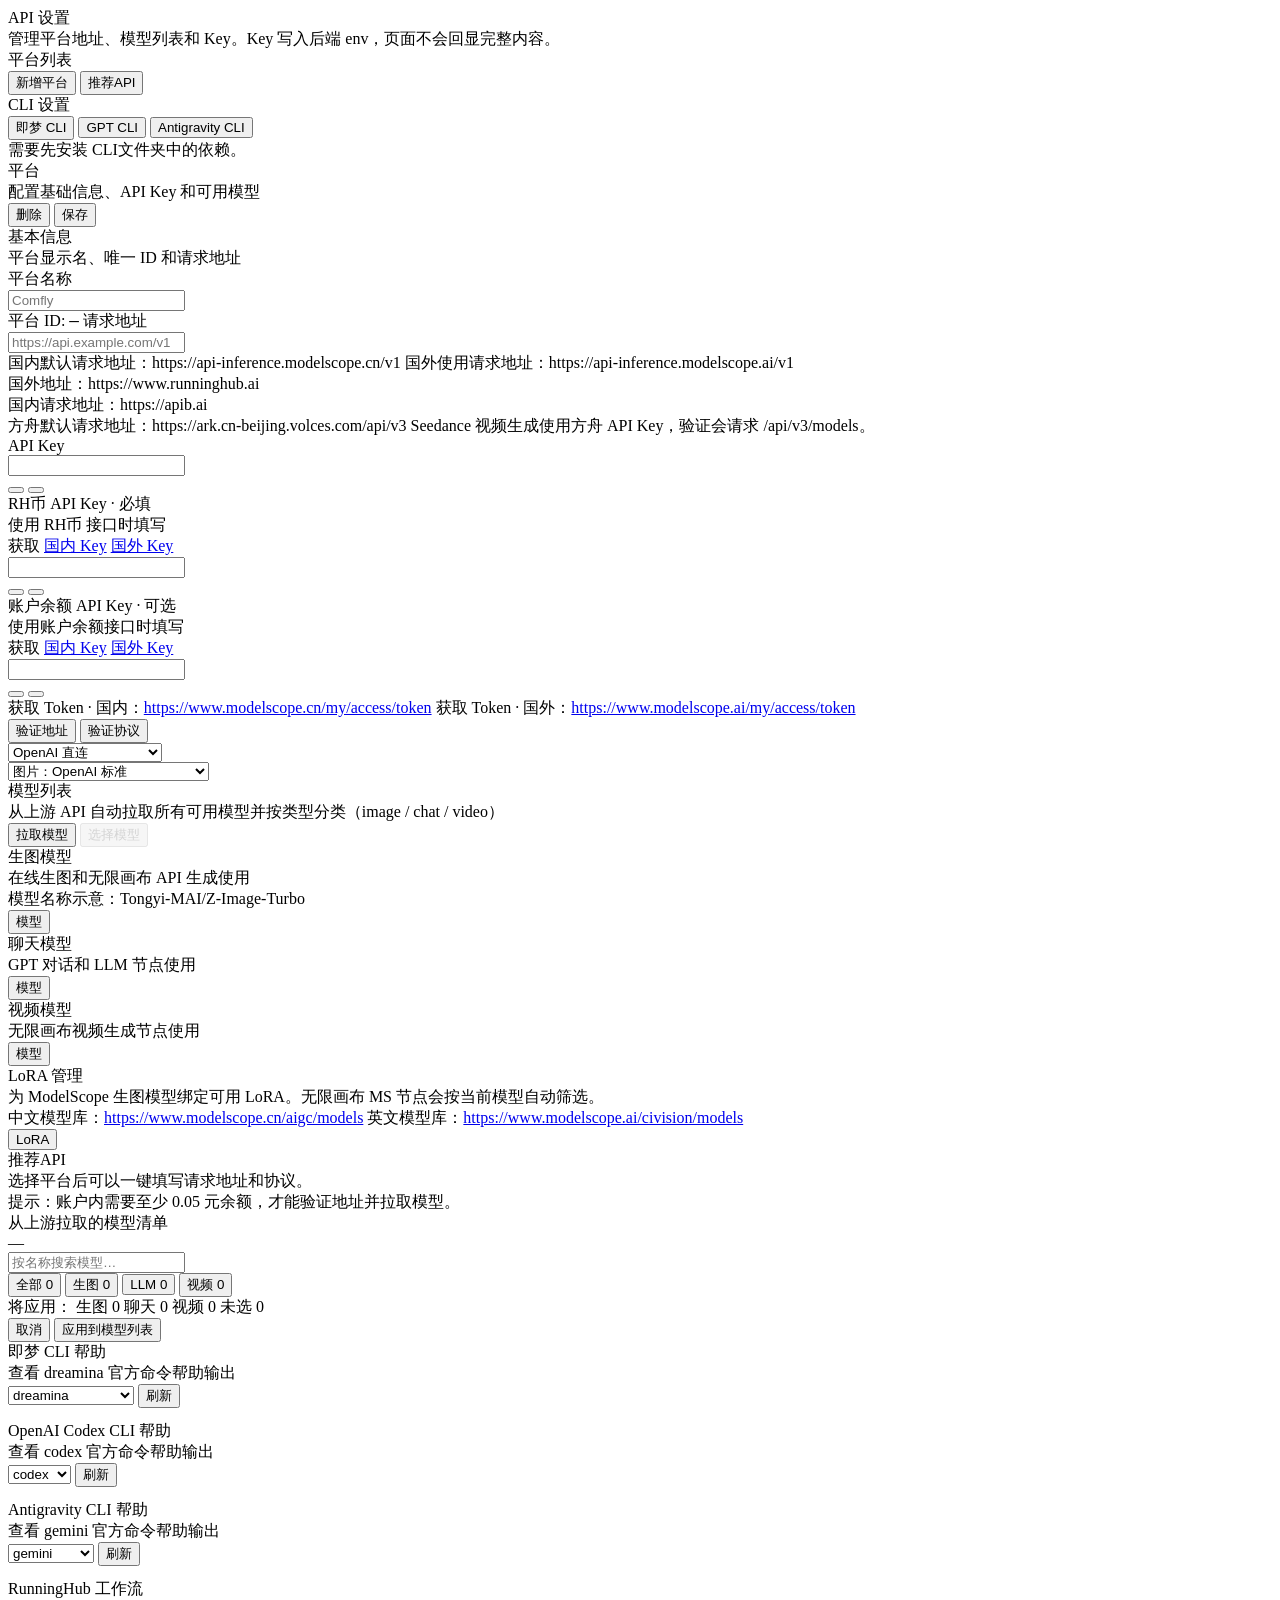
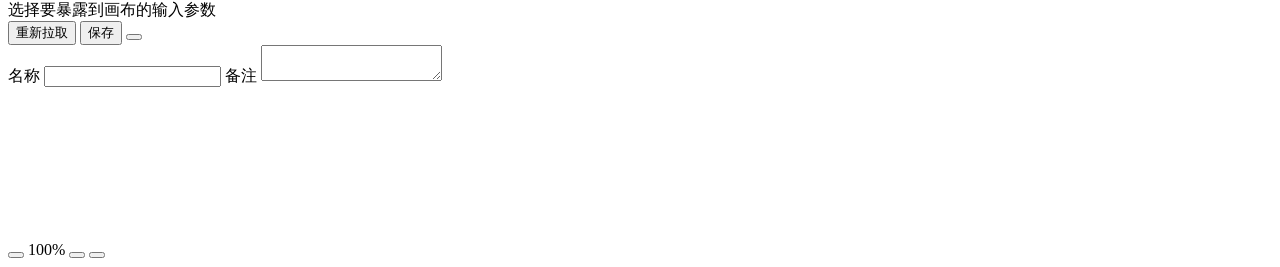
==== static/api-settings.html @ 7d07ae1e "fix: restore OpenAI and Antigravity image generation" ====
<!DOCTYPE html>
<html lang="zh-CN">
<head>
    <meta charset="UTF-8">
    <meta name="viewport" content="width=device-width, initial-scale=1.0">
    <title>API 设置</title>
    <script>
        (function(){
            try {
                document.documentElement.dataset.studioFitScale = 'off';
                var theme = localStorage.getItem('studio_theme') || localStorage.getItem('canvas_theme') || 'light';
                if(theme === 'dark') {
                    document.documentElement.classList.add('studio-theme-dark');
                    document.documentElement.classList.add('theme-dark');
                }
            } catch(e) {}
        })();
    </script>
    <script src="/static/vendor/js/tailwindcss-cdn.js?v=2026.08.04.1785858497"></script>
    <script src="/static/vendor/js/lucide.js?v=2026.08.04.1785858497"></script>
    <script src="/static/js/theme.js?v=2026.08.04.1785858497"></script>
    <script src="/static/js/i18n.js?v=2026.08.04.1785858497"></script>
    <link rel="stylesheet" href="/static/css/theme.css?v=2026.08.04.1785858497">
    <link rel="stylesheet" href="/static/css/api-settings.css?v=2026.08.04.1785858497">
</head>
<body>
    <div class="page">
        <div class="wrap">
            <header class="page-head">
                <div>
                    <div class="title" data-i18n="api.title">API 设置</div>
                    <div class="sub" data-i18n="api.subtitle">管理平台地址、模型列表和 Key。Key 写入后端 env，页面不会回显完整内容。</div>
                </div>
                <div id="status" class="status"></div>
            </header>

            <div class="layout">
                <aside class="sidebar">
                    <div class="side-section-title" data-i18n="api.providersTitle">平台列表</div>
                    <div id="providerList" class="provider-list"></div>
                    <button class="add-btn" type="button" onclick="addProvider()"><i data-lucide="plus" class="w-4 h-4"></i><span data-i18n="api.addProvider">新增平台</span></button>
                    <button class="api-link-btn" type="button" onclick="openRecommendApi()"><i data-lucide="sparkles" class="w-4 h-4"></i><span data-i18n="api.recommendApi">推荐API</span></button>
                    <div class="cli-quick-group">
                        <div class="side-section-title" data-i18n="api.cliSettings">CLI 设置</div>
                        <div class="cli-quick-list">
                            <button class="cli-quick-btn" type="button" onclick="addCliProvider('jimeng')"><i data-lucide="image" class="w-3.5 h-3.5"></i><span>即梦 CLI</span></button>
                            <button class="cli-quick-btn" type="button" onclick="addCliProvider('codex')"><i data-lucide="terminal" class="w-3.5 h-3.5"></i><span>GPT CLI</span></button>
                            <button class="cli-quick-btn" type="button" onclick="addCliProvider('gemini-cli')"><i data-lucide="sparkles" class="w-3.5 h-3.5"></i><span>Antigravity CLI</span></button>
                            <div class="cli-quick-note">需要先安装 CLI文件夹中的依赖。</div>
                        </div>
                    </div>
                </aside>

                <main id="settingsContent" class="content">
                    <div class="content-head">
                        <div>
                            <div id="editorTitle" class="editor-title" data-i18n="api.provider">平台</div>
                            <div class="editor-sub" data-i18n="api.editorSub">配置基础信息、API Key 和可用模型</div>
                        </div>
                        <div class="content-actions">
                            <button id="deleteBtn" class="action-btn danger-btn api-page-delete-btn" type="button" onclick="deleteProvider()"><i data-lucide="trash-2" class="w-3.5 h-3.5"></i><span data-i18n="api.delete">删除</span></button>
                            <button class="action-btn save-btn api-page-save-btn" type="button" onclick="saveProviders()"><i data-lucide="save" class="w-3.5 h-3.5"></i><span data-i18n="api.save">保存</span></button>
                        </div>
                    </div>

                    <section id="providerOnboardingCard" class="provider-onboarding-card" hidden></section>

                    <section class="block">
                        <div class="block-head">
                            <div>
                                <div class="block-title" data-i18n="api.basicInfo">基本信息</div>
                                <div class="block-desc" data-i18n="api.basicHint">平台显示名、唯一 ID 和请求地址</div>
                            </div>
                        </div>
                        <div class="form">
                            <label class="field full">
                                <span class="label" data-i18n="api.platformName">平台名称</span>
                                <div class="field-frame"><input id="nameInput" type="text" placeholder="Comfly"></div>
                                <span class="hint"><span data-i18n="api.platformIdShown">平台 ID</span>: <span id="idPreview" style="font-family:ui-monospace,Menlo,monospace;color:var(--text)">—</span></span>
                                <input id="idInput" type="hidden">
                            </label>
                            <label class="field full api-base-url-field">
                                <span class="label" data-i18n="api.baseUrl">请求地址</span>
                                <div class="field-frame"><input id="baseInput" type="text" placeholder="https://api.example.com/v1"></div>
                                <div class="ms-hint">
                                    <span class="ms-line"><span data-i18n="api.msChinaEndpoint">国内默认请求地址：</span><span class="inline-code">https://api-inference.modelscope.cn/v1</span></span>
                                    <span class="ms-line"><span data-i18n="api.msGlobalEndpoint">国外使用请求地址：</span><span class="inline-code">https://api-inference.modelscope.ai/v1</span></span>
                                </div>
                                <div class="runninghub-hint">
                                    <span class="ms-line">国外地址：<span class="inline-code">https://www.runninghub.ai</span></span>
                                </div>
                                <div class="apimart-hint">
                                    <span class="ms-line">国内请求地址：<span class="inline-code">https://apib.ai</span></span>
                                </div>
                                <div class="volcengine-hint">
                                    <span class="ms-line">方舟默认请求地址：<span class="inline-code">https://ark.cn-beijing.volces.com/api/v3</span></span>
                                    <span class="ms-line">Seedance 视频生成使用方舟 API Key，验证会请求 <span class="inline-code">/api/v3/models</span>。</span>
                                </div>
                            </label>
                            <label class="field full api-key-field">
                                <span class="label api-key-label">API Key</span>
                                <div class="key-panel api-standard-key-row">
                                    <div class="key-input-line">
                                        <div class="field-frame"><input id="keyInput" type="password"></div>
                                        <div class="key-actions">
                                            <button class="key-btn" type="button" onclick="saveKeyOnly()" title="保存 Key" data-i18n-title="api.saveKeyTitle"><i data-lucide="check" class="w-4 h-4"></i></button>
                                            <button class="key-btn key-clear" type="button" onclick="clearKeyOnly()" title="清除 Key" data-i18n-title="api.clearKeyTitle"><i data-lucide="trash-2" class="w-4 h-4"></i></button>
                                        </div>
                                    </div>
                                </div>
                                <span id="keyHint" class="hint"></span>
                                <div class="rh-key-stack">
                                    <div class="rh-key-item">
                                        <div class="rh-key-head">
                                            <div>
                                                <div class="rh-key-title" data-i18n="api.rhCoinApiKeyRequired">RH币 API Key · 必填</div>
                                                <div class="rh-key-desc" data-i18n="api.rhCoinKeyDesc">使用 RH币 接口时填写</div>
                                            </div>
                                            <div class="rh-key-links">
                                                <span data-i18n="api.get">获取</span>
                                                <a href="https://www.runninghub.cn/enterprise-api/consumerApi?inviteCode=rh-v1331" target="_blank" rel="noopener"><i data-lucide="external-link" class="w-3 h-3"></i><span data-i18n="api.cnKey">国内 Key</span></a>
                                                <a href="https://www.runninghub.ai/enterprise-api/consumerApi?inviteCode=rh-v1331" target="_blank" rel="noopener"><i data-lucide="external-link" class="w-3 h-3"></i><span data-i18n="api.globalKey">国外 Key</span></a>
                                            </div>
                                        </div>
                                        <div class="key-input-line">
                                            <div class="field-frame"><input id="rhFreeKeyInput" type="password"></div>
                                            <div class="key-actions">
                                                <button class="key-btn" type="button" onclick="saveRhKeyOnly('free')" title="保存 RH币 Key" data-i18n-title="api.saveRhCoinKeyTitle"><i data-lucide="check" class="w-4 h-4"></i></button>
                                                <button class="key-btn key-clear" type="button" onclick="clearRhKeyOnly('free')" title="清除 RH币 Key" data-i18n-title="api.clearRhCoinKeyTitle"><i data-lucide="trash-2" class="w-4 h-4"></i></button>
                                            </div>
                                        </div>
                                        <span id="rhFreeKeyHint" class="hint"></span>
                                    </div>
                                    <div class="rh-key-item">
                                        <div class="rh-key-head">
                                            <div>
                                                <div class="rh-key-title" data-i18n="api.rhWalletApiKeyOptional">账户余额 API Key · 可选</div>
                                                <div class="rh-key-desc" data-i18n="api.rhWalletKeyDesc">使用账户余额接口时填写</div>
                                            </div>
                                            <div class="rh-key-links">
                                                <span data-i18n="api.get">获取</span>
                                                <a href="https://www.runninghub.cn/enterprise-api/sharedApi?inviteCode=rh-v1331" target="_blank" rel="noopener"><i data-lucide="external-link" class="w-3 h-3"></i><span data-i18n="api.cnKey">国内 Key</span></a>
                                                <a href="https://www.runninghub.ai/enterprise-api/sharedApi?inviteCode=rh-v1331" target="_blank" rel="noopener"><i data-lucide="external-link" class="w-3 h-3"></i><span data-i18n="api.globalKey">国外 Key</span></a>
                                            </div>
                                        </div>
                                        <div class="key-input-line">
                                            <div class="field-frame"><input id="rhWalletKeyInput" type="password"></div>
                                            <div class="key-actions">
                                                <button class="key-btn" type="button" onclick="saveRhKeyOnly('wallet')" title="保存账户余额 Key" data-i18n-title="api.saveRhWalletKeyTitle"><i data-lucide="check" class="w-4 h-4"></i></button>
                                                <button class="key-btn key-clear" type="button" onclick="clearRhKeyOnly('wallet')" title="清除账户余额 Key" data-i18n-title="api.clearRhWalletKeyTitle"><i data-lucide="trash-2" class="w-4 h-4"></i></button>
                                            </div>
                                        </div>
                                        <span id="rhWalletKeyHint" class="hint"></span>
                                    </div>
                                </div>
                                <div class="volcengine-key-stack" hidden>
                                    <div class="rh-key-item">
                                        <div class="rh-key-head">
                                            <div>
                                                <div class="rh-key-title" data-i18n="api.volcengineArkKey">方舟 API Key · 生成视频</div>
                                                <div class="rh-key-desc" data-i18n="api.volcengineArkKeyDesc">用于 Seedance 2.0 生成接口，Authorization: Bearer。</div>
                                            </div>
                                        </div>
                                        <span id="volcArkKeyHint" class="hint"></span>
                                    </div>
                                    <div class="rh-key-item">
                                        <div class="rh-key-head">
                                            <div>
                                                <div class="rh-key-title" data-i18n="api.volcengineAssetKeys">素材库 AK/SK · 上传素材</div>
                                                <div class="rh-key-desc" data-i18n="api.volcengineAssetKeysDesc">用于 CreateAssetGroup / CreateAsset / GetAsset 的 Access Key 鉴权。</div>
                                            </div>
                                        </div>
                                        <div class="key-input-line">
                                            <div class="field-frame"><input id="volcAkInput" type="password" placeholder="Access Key ID"></div>
                                        </div>
                                        <div class="key-input-line">
                                            <div class="field-frame"><input id="volcSkInput" type="password" placeholder="Secret Access Key"></div>
                                            <div class="key-actions">
                                                <button class="key-btn" type="button" onclick="saveVolcengineAssetKeys()" title="保存火山素材库 AK/SK"><i data-lucide="check" class="w-4 h-4"></i></button>
                                                <button class="key-btn key-clear" type="button" onclick="clearVolcengineAssetKeys()" title="清除火山素材库 AK/SK"><i data-lucide="trash-2" class="w-4 h-4"></i></button>
                                            </div>
                                        </div>
                                        <span id="volcAssetKeyHint" class="hint"></span>
                                    </div>
                                    <div class="rh-key-item volcengine-project-card">
                                        <div class="rh-key-head">
                                            <div>
                                                <div class="rh-key-title" data-i18n="api.volcengineProject">素材库项目</div>
                                                <div class="rh-key-desc" data-i18n="api.volcengineProjectDesc">ProjectName 必须和视频生成 API Key 所属项目一致。</div>
                                            </div>
                                        </div>
                                        <div class="volcengine-project-grid">
                                            <div class="rh-card-title-field">
                                                <span>ProjectName</span>
                                                <input id="volcProjectInput" type="text" value="default">
                                            </div>
                                            <div class="rh-card-title-field">
                                                <span>Region</span>
                                                <input id="volcRegionInput" type="text" value="cn-beijing">
                                            </div>
                                        </div>
                                    </div>
                                </div>
                                <div class="ms-hint">
                                    <span class="ms-line"><span data-i18n="api.msTokenCn">获取 Token · 国内：</span><a href="https://www.modelscope.cn/my/access/token" target="_blank">https://www.modelscope.cn/my/access/token</a></span>
                                    <span class="ms-line"><span data-i18n="api.msTokenGlobal">获取 Token · 国外：</span><a href="https://www.modelscope.ai/my/access/token" target="_blank">https://www.modelscope.ai/my/access/token</a></span>
                                </div>
                                <div class="runninghub-hint">
                                </div>
                            </label>
                            <div id="jimengCliPanel" class="jimeng-cli-panel" hidden>
                                <div class="jimeng-cli-head">
                                    <div>
                                        <div class="rh-key-title">即梦 CLI 账户</div>
                                        <div class="rh-key-desc">使用本机 dreamina 登录态，无需 API Key。</div>
                                    </div>
                                    <div id="jimengCliStatus" class="jimeng-status-pill">未检测</div>
                                </div>
                                <div class="jimeng-actions">
                                    <button class="action-btn primary-btn" type="button" onclick="startJimengLogin()"><i data-lucide="qr-code" class="w-3.5 h-3.5"></i><span>扫码登录</span></button>
                                    <button class="action-btn" type="button" onclick="refreshJimengCredit()"><i data-lucide="wallet-cards" class="w-3.5 h-3.5"></i><span>查询积分</span></button>
                                    <button class="action-btn" type="button" onclick="openJimengHelp()"><i data-lucide="terminal" class="w-3.5 h-3.5"></i><span>帮助</span></button>
                                    <button class="action-btn danger-btn" type="button" onclick="logoutJimeng()"><i data-lucide="log-out" class="w-3.5 h-3.5"></i><span>退出登录</span></button>
                                </div>
                                <div id="jimengCredit" class="jimeng-credit"></div>
                                <div id="jimengLoginBox" class="jimeng-output" hidden></div>
                            </div>
                            <div id="codexCliPanel" class="jimeng-cli-panel" hidden>
                                <div class="jimeng-cli-head">
                                    <div>
                                        <div class="rh-key-title">OpenAI CLI 账户</div>
                                        <div class="rh-key-desc">使用本机 codex 登录态，无需在本项目保存 API Key。</div>
                                    </div>
                                    <div id="codexCliStatus" class="jimeng-status-pill">未检测</div>
                                </div>
                                <div class="jimeng-actions">
                                    <button class="action-btn primary-btn" type="button" onclick="refreshCodexStatus()"><i data-lucide="radar" class="w-3.5 h-3.5"></i><span>检测 CLI</span></button>
                                    <button class="action-btn" type="button" onclick="openCodexHelp()"><i data-lucide="terminal" class="w-3.5 h-3.5"></i><span>帮助</span></button>
                                </div>
                                <div id="codexCliInfo" class="jimeng-credit"></div>
                            </div>
                            <div id="geminiCliPanel" class="jimeng-cli-panel" hidden>
                                <div class="jimeng-cli-head">
                                    <div>
                                        <div class="rh-key-title">Antigravity CLI 账户</div>
                                        <div class="rh-key-desc">使用本机 agy 登录态，无需在本项目保存 API Key。</div>
                                        <div class="jimeng-credit">需要先安装 CLI 文件夹中的依赖。</div>
                                    </div>
                                    <div id="geminiCliStatus" class="jimeng-status-pill">未检测</div>
                                </div>
                                <div class="jimeng-actions">
                                    <button class="action-btn primary-btn" type="button" onclick="refreshGeminiCliStatus()"><i data-lucide="radar" class="w-3.5 h-3.5"></i><span>检测 CLI</span></button>
                                    <button class="action-btn" type="button" onclick="openGeminiCliHelp()"><i data-lucide="terminal" class="w-3.5 h-3.5"></i><span>帮助</span></button>
                                </div>
                                <div id="geminiCliInfo" class="jimeng-credit"></div>
                            </div>
                            <!-- 验证操作行 -->
                            <div class="verify-action-row">
                                <button id="testUrlBtn" class="action-btn" type="button" onclick="testConnection()">
                                    <i data-lucide="check-circle-2" class="w-3.5 h-3.5"></i><span data-i18n="api.testUrl">验证地址</span>
                                </button>
                                <button id="probeAsyncBtn" class="action-btn" type="button" onclick="probeAsync()">
                                    <i data-lucide="radar" class="w-3.5 h-3.5"></i><span>验证协议</span>
                                </button>
                                <div class="field-frame protocol-selector-wrap">
                                    <select id="protocolInput">
                                        <option value="openai" data-i18n="api.protocolOpenAI">OpenAI 直连</option>
                                        <option value="apimart" data-i18n="api.protocolApimart">异步协议</option>
                                        <option value="gemini" data-i18n="api.protocolGemini">Gemini 协议</option>
                                        <option value="volcengine">方舟/Ark 任务协议</option>
                                        <option value="runninghub">RunningHub OpenAPI</option>
                                        <option value="jimeng">即梦 CLI</option>
                                        <option value="codex">OpenAI Codex CLI</option>
                                        <option value="gemini-cli">Antigravity CLI</option>
                                    </select>
                                </div>
                                <div class="field-frame image-request-mode-wrap">
                                    <select id="imageRequestModeInput" title="图片接口">
                                        <option value="openai">图片：OpenAI 标准</option>
                                        <option value="openai-json">图片：OpenAI JSON</option>
                                        <option value="openai-video-proxy">图片：OpenAI 中转</option>
                                        <option value="openai-responses">图片：OpenAI RS</option>
                                        <option value="tudou-async">图片：土豆 GPT-Image-2 异步</option>
                                    </select>
                                </div>
                            </div>
                            <div id="verifyResult" style="display:none;padding:2px 0;grid-column:1/-1"></div>
                        </div>
                    </section>

                    <section id="runninghubConfigBlock" class="block runninghub-config-block" hidden>
                        <div class="block-head">
                            <div>
                                <div class="block-title">应用与工作流</div>
                                <div class="block-desc">粘贴运行路径后，点击右侧创建卡片。</div>
                            </div>
                        </div>
                        <div class="rh-paste-row">
                            <input id="rhPasteInput" class="rh-paste-input" type="text" placeholder="/run/ai-app/... 或 /run/workflow/...">
                            <button class="action-btn" type="button" onclick="createRhEntryFromPaste()"><i data-lucide="plus" class="w-3.5 h-3.5"></i><span>创建</span></button>
                        </div>
                        <div class="rh-card-columns">
                            <div class="rh-card-group">
                                <div class="rh-group-head">
                                    <div class="rh-group-title">AI 应用</div>
                                    <div id="rhAppsCount" class="rh-group-count">0</div>
                                </div>
                                <div id="rhAppsList" class="rh-card-list"></div>
                            </div>
                            <div class="rh-card-group">
                                <div class="rh-group-head">
                                    <div class="rh-group-title">工作流</div>
                                    <div id="rhWorkflowsCount" class="rh-group-count">0</div>
                                </div>
                                <div id="rhWorkflowsList" class="rh-card-list"></div>
                            </div>
                        </div>
                    </section>

                    <div id="modelsHead" class="block models-toolbar">
                        <div>
                            <div class="block-title" data-i18n="api.modelsTitle">模型列表</div>
                            <div class="block-desc" data-i18n="api.modelsDesc">从上游 API 自动拉取所有可用模型并按类型分类（image / chat / video）</div>
                        </div>
                        <div class="models-toolbar-actions">
                            <button id="fetchModelsBtn" class="action-btn primary-btn" type="button" onclick="fetchModels()">
                                <i data-lucide="download-cloud" class="w-3.5 h-3.5"></i><span data-i18n="api.fetchModels">拉取模型</span>
                            </button>
                            <button id="openPickerBtn" class="action-btn" type="button" onclick="openModelPicker()" disabled style="opacity:.5">
                                <i data-lucide="list-checks" class="w-3.5 h-3.5"></i><span data-i18n="api.selectModels">选择模型</span>
                            </button>
                        </div>
                    </div>
                    <div class="model-grid">
                        <section class="block">
                            <div class="block-head">
                                <div>
                                    <div class="block-title" data-i18n="api.imageModels">生图模型</div>
                                    <div class="block-desc" data-i18n="api.imageHint">在线生图和无限画布 API 生成使用</div>
                                    <div class="ms-hint">
                                        <span class="ms-line"><span data-i18n="api.msModelExample">模型名称示意：</span><span class="inline-code">Tongyi-MAI/Z-Image-Turbo</span></span>
                                    </div>
                                </div>
                                <button class="ghost-btn" type="button" onclick="addModel('image')"><i data-lucide="plus" class="w-3.5 h-3.5"></i><span data-i18n="api.model">模型</span></button>
                            </div>
                            <div id="imageModelList" class="model-list"></div>
                        </section>

                        <section class="block">
                            <div class="block-head">
                                <div>
                                    <div class="block-title" data-i18n="api.chatModels">聊天模型</div>
                                    <div class="block-desc" data-i18n="api.chatHint">GPT 对话和 LLM 节点使用</div>
                                </div>
                                <button class="ghost-btn" type="button" onclick="addModel('chat')"><i data-lucide="plus" class="w-3.5 h-3.5"></i><span data-i18n="api.model">模型</span></button>
                        </div>
                        <div id="chatModelList" class="model-list"></div>
                    </section>

                        <section class="block">
                            <div class="block-head">
                                <div>
                                    <div class="block-title" data-i18n="api.videoModels">视频模型</div>
                                    <div class="block-desc" data-i18n="api.videoHint">无限画布视频生成节点使用</div>
                                </div>
                                <button class="ghost-btn" type="button" onclick="addModel('video')"><i data-lucide="plus" class="w-3.5 h-3.5"></i><span data-i18n="api.model">模型</span></button>
                            </div>
                            <div id="videoModelList" class="model-list"></div>
                        </section>

                        <section id="msLoraBlock" class="block ms-lora-block">
                            <div class="block-head">
                                <div>
                                    <div class="block-title" data-i18n="api.loraManager">LoRA 管理</div>
                                    <div class="block-desc" data-i18n="api.loraManagerDesc">为 ModelScope 生图模型绑定可用 LoRA。无限画布 MS 节点会按当前模型自动筛选。</div>
                                    <div class="ms-hint">
                                        <span class="ms-line"><span data-i18n="api.msCnModels">中文模型库：</span><a href="https://www.modelscope.cn/aigc/models" target="_blank">https://www.modelscope.cn/aigc/models</a></span>
                                        <span class="ms-line"><span data-i18n="api.msEnModels">英文模型库：</span><a href="https://www.modelscope.ai/civision/models" target="_blank">https://www.modelscope.ai/civision/models</a></span>
                                    </div>
                                </div>
                                <button class="ghost-btn" type="button" onclick="addMsLora()"><i data-lucide="plus" class="w-3.5 h-3.5"></i><span>LoRA</span></button>
                            </div>
                            <div id="msLoraList" class="lora-list"></div>
                        </section>
                </div>
            </main>
                <main id="recommendContent" class="content recommend-content" hidden>
                    <div class="content-head">
                        <div>
                            <div class="editor-title" data-i18n="api.recommendPanelTitle">推荐平台</div>
                            <div class="editor-sub" data-i18n="api.recommendPanelSub">获取 Key 后保存，右侧会切换到刚保存的平台配置。</div>
                        </div>
                    </div>
                    <section id="recommendPanel" class="provider-onboarding-card recommend-inline-card"></section>
                </main>
        </div>
        </div>
    </div>

    <!-- 模型选择浮层 -->
    <div id="recommendApiOverlay" class="picker-overlay">
        <div class="picker-modal">
            <div class="picker-head">
                <div>
                    <div class="picker-title" data-i18n="api.recommendApi">推荐API</div>
                    <div class="picker-count" data-i18n="api.recommendApiDesc">选择平台后可以一键填写请求地址和协议。</div>
                </div>
                <div class="picker-close" onclick="closeRecommendApi()"><i data-lucide="x" class="w-4 h-4"></i></div>
            </div>
            <div id="recommendApiList" class="recommend-api-body"></div>
            <div class="recommend-note" data-i18n="api.recommendApiNote">提示：账户内需要至少 0.05 元余额，才能验证地址并拉取模型。</div>
        </div>
    </div>

    <div id="modelPickerOverlay" class="picker-overlay">
        <div class="picker-modal">
            <div class="picker-head">
                <div>
                    <div class="picker-title">从上游拉取的模型清单</div>
                    <div id="pickerCount" class="picker-count">—</div>
                </div>
                <div class="picker-close" onclick="closeModelPicker()"><i data-lucide="x" class="w-4 h-4"></i></div>
            </div>
            <div class="picker-toolbar">
                <input id="pickerFilter" class="picker-search" type="text" placeholder="按名称搜索模型…" oninput="renderModelPicker()">
                <div class="picker-cat-tabs">
                    <button class="picker-cat-tab active" data-cat="all" onclick="selectPickerCat('all')">全部 <span class="cat-count">0</span></button>
                    <button class="picker-cat-tab" data-cat="image" onclick="selectPickerCat('image')">生图 <span class="cat-count">0</span></button>
                    <button class="picker-cat-tab" data-cat="chat" onclick="selectPickerCat('chat')">LLM <span class="cat-count">0</span></button>
                    <button class="picker-cat-tab" data-cat="video" onclick="selectPickerCat('video')">视频 <span class="cat-count">0</span></button>
                </div>
            </div>
            <div id="pickerList" class="picker-body"></div>
            <div id="pickerSummary" class="picker-summary">
                <span class="picker-summary-title">将应用：</span>
                <span id="sumImage" class="picker-sum-chip picker-sum-chip-empty">生图 0</span>
                <span id="sumChat" class="picker-sum-chip picker-sum-chip-empty">聊天 0</span>
                <span id="sumVideo" class="picker-sum-chip picker-sum-chip-empty">视频 0</span>
                <span id="sumUnsel" style="margin-left:auto;color:var(--faint)">未选 0</span>
            </div>
            <div class="picker-foot">
                <button class="action-btn" type="button" onclick="closeModelPicker()">取消</button>
                <button class="action-btn save-btn" type="button" onclick="applyModelPicker()">应用到模型列表</button>
            </div>
        </div>
    </div>

    <div id="jimengHelpOverlay" class="picker-overlay">
        <div class="picker-modal jimeng-help-modal">
            <div class="picker-head">
                <div>
                    <div class="picker-title">即梦 CLI 帮助</div>
                    <div class="picker-count">查看 dreamina 官方命令帮助输出</div>
                </div>
                <div class="picker-close" onclick="closeJimengHelp()"><i data-lucide="x" class="w-4 h-4"></i></div>
            </div>
            <div class="jimeng-help-toolbar">
                <select id="jimengHelpCommand">
                    <option value="">dreamina</option>
                    <option value="login">login</option>
                    <option value="logout">logout</option>
                    <option value="user_credit">user_credit</option>
                    <option value="text2image">text2image</option>
                    <option value="image2image">image2image</option>
                    <option value="image_upscale">image_upscale</option>
                    <option value="text2video">text2video</option>
                    <option value="image2video">image2video</option>
                    <option value="multimodal2video">multimodal2video</option>
                    <option value="frames2video">frames2video</option>
                    <option value="multiframe2video">multiframe2video</option>
                    <option value="list_task">list_task</option>
                    <option value="query_result">query_result</option>
                </select>
                <button class="action-btn primary-btn" type="button" onclick="loadJimengHelp()"><i data-lucide="refresh-cw" class="w-3.5 h-3.5"></i><span>刷新</span></button>
            </div>
            <pre id="jimengHelpOutput" class="jimeng-help-output"></pre>
        </div>
    </div>

    <div id="codexHelpOverlay" class="picker-overlay">
        <div class="picker-modal jimeng-help-modal">
            <div class="picker-head">
                <div>
                    <div class="picker-title">OpenAI Codex CLI 帮助</div>
                    <div class="picker-count">查看 codex 官方命令帮助输出</div>
                </div>
                <div class="picker-close" onclick="closeCodexHelp()"><i data-lucide="x" class="w-4 h-4"></i></div>
            </div>
            <div class="jimeng-help-toolbar">
                <select id="codexHelpCommand">
                    <option value="">codex</option>
                    <option value="exec">exec</option>
                    <option value="login">login</option>
                    <option value="logout">logout</option>
                    <option value="doctor">doctor</option>
                    <option value="mcp">mcp</option>
                    <option value="app">app</option>
                    <option value="update">update</option>
                </select>
                <button class="action-btn primary-btn" type="button" onclick="loadCodexHelp()"><i data-lucide="refresh-cw" class="w-3.5 h-3.5"></i><span>刷新</span></button>
            </div>
            <pre id="codexHelpOutput" class="jimeng-help-output"></pre>
        </div>
    </div>

    <div id="geminiCliHelpOverlay" class="picker-overlay">
        <div class="picker-modal jimeng-help-modal">
            <div class="picker-head">
                <div>
                    <div class="picker-title">Antigravity CLI 帮助</div>
                    <div class="picker-count">查看 gemini 官方命令帮助输出</div>
                </div>
                <div class="picker-close" onclick="closeGeminiCliHelp()"><i data-lucide="x" class="w-4 h-4"></i></div>
            </div>
            <div class="jimeng-help-toolbar">
                <select id="geminiCliHelpCommand">
                    <option value="">gemini</option>
                    <option value="help">help</option>
                    <option value="mcp">mcp</option>
                    <option value="extensions">extensions</option>
                </select>
                <button class="action-btn primary-btn" type="button" onclick="loadGeminiCliHelp()"><i data-lucide="refresh-cw" class="w-3.5 h-3.5"></i><span>刷新</span></button>
            </div>
            <pre id="geminiCliHelpOutput" class="jimeng-help-output"></pre>
        </div>
    </div>

    <div id="rhWorkflowEditorOverlay" class="rh-workflow-editor-overlay">
        <div class="rh-workflow-editor-modal">
            <div class="rh-workflow-editor-head">
                <div class="rh-workflow-editor-title-wrap">
                    <div id="rhWorkflowEditorTitle" class="rh-workflow-editor-title">RunningHub 工作流</div>
                    <div id="rhWorkflowEditorSub" class="rh-workflow-editor-sub">选择要暴露到画布的输入参数</div>
                </div>
                <div class="rh-workflow-editor-actions">
                    <button class="action-btn" type="button" onclick="fetchRhWorkflowEditor(true)"><i data-lucide="refresh-cw" class="w-3.5 h-3.5"></i><span>重新拉取</span></button>
                    <button id="rhWorkflowSaveBtn" class="action-btn save-btn" type="button" onclick="saveRhWorkflowEditor()"><i data-lucide="save" class="w-3.5 h-3.5"></i><span>保存</span></button>
                    <button class="rh-workflow-editor-close" type="button" onclick="closeRhWorkflowEditor()"><i data-lucide="x" class="w-4 h-4"></i></button>
                </div>
            </div>
            <div class="rh-workflow-editor-body">
                <aside class="rh-workflow-editor-side">
                    <label class="rh-editor-field">
                        <span>名称</span>
                        <input id="rhWorkflowEditName" type="text" oninput="updateRhWorkflowEditorMeta('title', this.value)">
                    </label>
                    <label class="rh-editor-field">
                        <span>备注</span>
                        <textarea id="rhWorkflowEditNote" oninput="updateRhWorkflowEditorMeta('description', this.value)"></textarea>
                    </label>
                    <div id="rhWorkflowEditorSummary" class="rh-editor-summary"></div>
                    <div id="rhWorkflowEditorNodeList" class="rh-editor-node-list"></div>
                </aside>
                <section class="rh-workflow-editor-canvas">
                    <div id="rhWorkflowEditorGraphWrap" class="rh-editor-graph-wrap">
                        <svg id="rhWorkflowEditorGraphSvg" class="rh-editor-graph-svg"></svg>
                        <div class="rh-editor-graph-controls">
                            <button type="button" onclick="rhEditorGraphZoom(-1)" title="缩小"><i data-lucide="zoom-out" class="w-4 h-4"></i></button>
                            <span id="rhWorkflowEditorZoom">100%</span>
                            <button type="button" onclick="rhEditorGraphZoom(1)" title="放大"><i data-lucide="zoom-in" class="w-4 h-4"></i></button>
                            <button type="button" onclick="rhEditorGraphFit()" title="适应窗口"><i data-lucide="maximize" class="w-4 h-4"></i></button>
                        </div>
                    </div>
                </section>
            </div>
        </div>
    </div>

    <script src="/static/js/api-settings.js?v=2026.08.04.1785858497"></script>
</body>
</html>
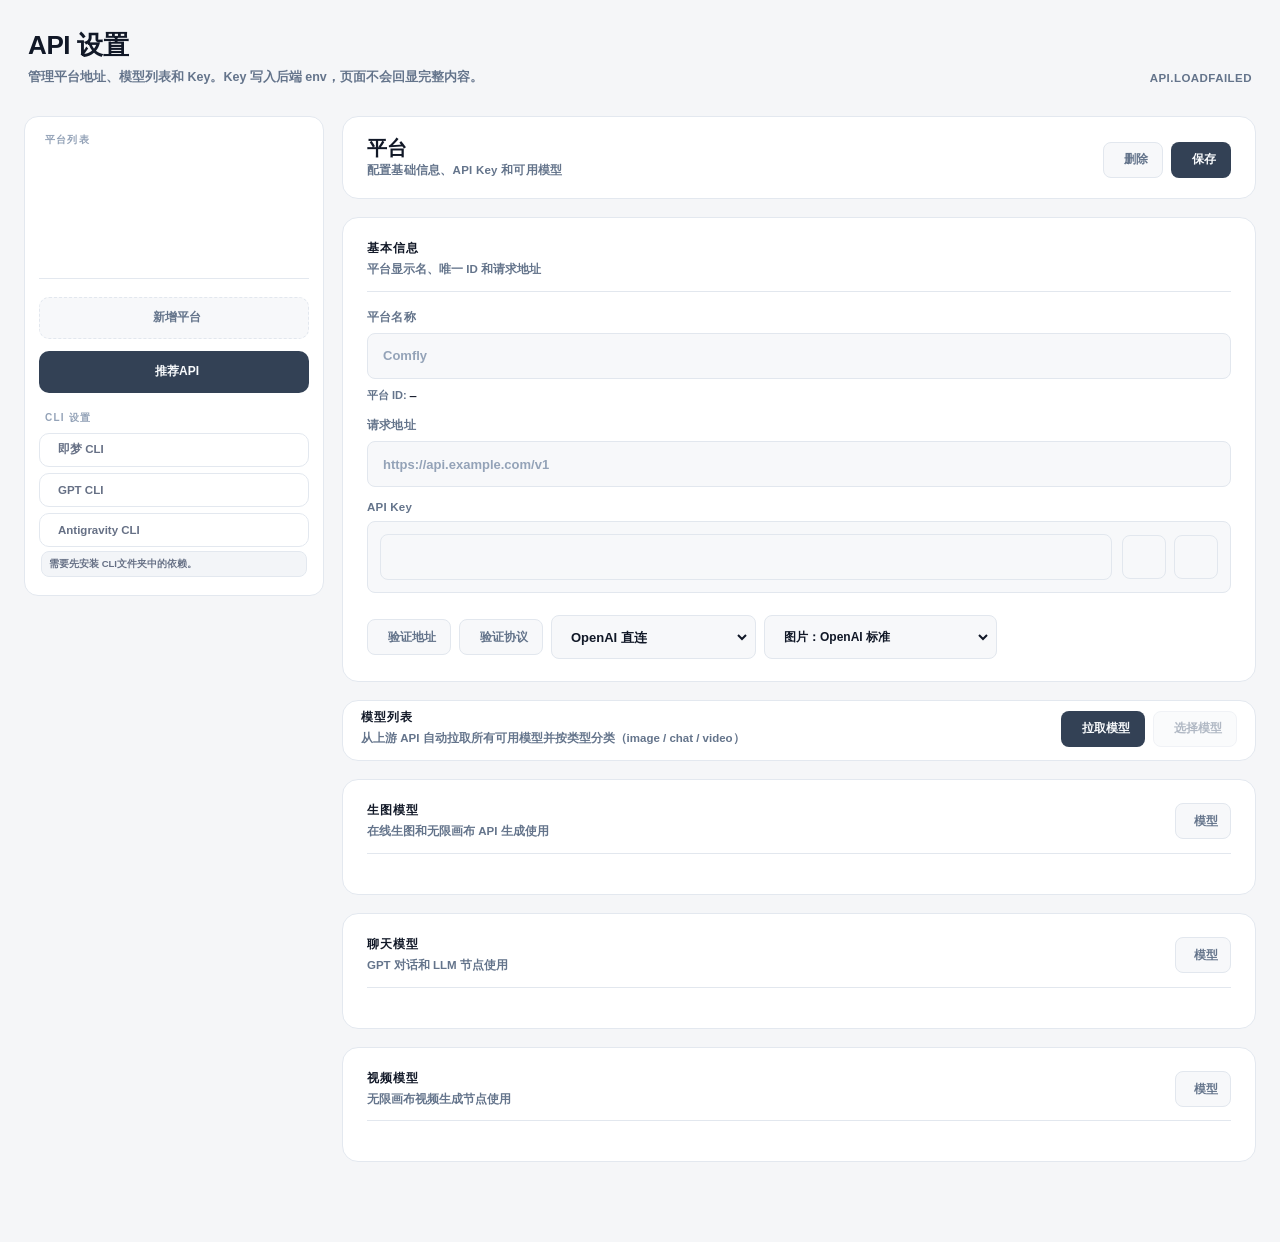
==== commit 06d57e32: "feat: sync APIMart video recovery, TOS assets and CLI fixes" ====
--- a/static/api-settings.html
+++ b/static/api-settings.html
@@ -21,7 +21,7 @@
     <script src="/static/js/theme.js?v=2026.08.04.1785858497"></script>
     <script src="/static/js/i18n.js?v=2026.08.04.1785858497"></script>
     <link rel="stylesheet" href="/static/css/theme.css?v=2026.08.04.1785858497">
-    <link rel="stylesheet" href="/static/css/api-settings.css?v=2026.08.04.1785858497">
+    <link rel="stylesheet" href="/static/css/api-settings.css?v=2026.08.04.1787812333">
 </head>
 <body>
     <div class="page">
@@ -91,6 +91,7 @@
                                 </div>
                                 <div class="apimart-hint">
                                     <span class="ms-line">国内请求地址：<span class="inline-code">https://apib.ai</span></span>
+                                    <span class="ms-line">Midjourney 可加入生图模型列表；普通生图节点运行时会自动使用 APIMart 专用异步任务接口。</span>
                                 </div>
                                 <div class="volcengine-hint">
                                     <span class="ms-line">方舟默认请求地址：<span class="inline-code">https://ark.cn-beijing.volces.com/api/v3</span></span>
@@ -199,6 +200,49 @@
                                                 <input id="volcRegionInput" type="text" value="cn-beijing">
                                             </div>
                                         </div>
+                                    </div>
+                                    <div class="rh-key-item volcengine-project-card">
+                                        <div class="rh-key-head">
+                                            <div>
+                                                <div class="rh-key-title">TOS 公网素材 · 本地视频自动映射</div>
+                                                <div class="rh-key-desc">注册或在画布中 @ 本地素材时，先按“原文件名 + 大小 + ETag”匹配已有对象；未命中才上传，并保存本地素材 ID → TOS Object Key 的关系。</div>
+                                            </div>
+                                        </div>
+                                        <div class="volcengine-project-grid">
+                                            <label class="rh-card-title-field">
+                                                <span>Bucket（必填）</span>
+                                                <input id="volcTosBucketInput" type="text" placeholder="例如 apimart-reference-video">
+                                            </label>
+                                            <label class="rh-card-title-field">
+                                                <span>TOS Region</span>
+                                                <input id="volcTosRegionInput" type="text" placeholder="例如 cn-guangzhou">
+                                            </label>
+                                            <label class="rh-card-title-field">
+                                                <span>Endpoint（留空自动按 Region）</span>
+                                                <input id="volcTosEndpointInput" type="text" placeholder="tos-cn-beijing.volces.com">
+                                            </label>
+                                            <label class="rh-card-title-field">
+                                                <span>对象前缀</span>
+                                                <input id="volcTosPrefixInput" type="text" value="infinite-canvas" placeholder="infinite-canvas（已有根目录对象仍会匹配）">
+                                            </label>
+                                            <label class="rh-card-title-field">
+                                                <span>公网/CDN Base URL（可选）</span>
+                                                <input id="volcTosPublicBaseInput" type="url" placeholder="https://media.example.com">
+                                            </label>
+                                            <label class="rh-card-title-field">
+                                                <span>访问方式</span>
+                                                <select id="volcTosAccessModeInput">
+                                                    <option value="public-read">对象公共读（稳定 URL）</option>
+                                                    <option value="signed">私有对象 + 预签名 URL</option>
+                                                </select>
+                                            </label>
+                                            <label class="rh-card-title-field">
+                                                <span>预签名有效期（秒）</span>
+                                                <input id="volcTosSignedExpiresInput" type="number" min="600" max="2592000" value="604800">
+                                            </label>
+                                        </div>
+                                        <label class="tos-checkbox-line"><input id="volcTosAutoMatchInput" type="checkbox" checked><span>优先匹配控制台中已经上传的同一文件（推荐）</span></label>
+                                        <div class="rh-key-desc">已有视频需要建立一次对应关系：点击素材详情里的“同步/匹配 TOS”，或直接“注册并等待审核”即可自动完成。请勿仅靠同名覆盖；内容不一致时会使用 SHA-256 新对象名。</div>
                                     </div>
                                 </div>
                                 <div class="ms-hint">
@@ -566,6 +610,6 @@
         </div>
     </div>
 
-    <script src="/static/js/api-settings.js?v=2026.08.04.1785858497"></script>
+    <script src="/static/js/api-settings.js?v=2026.08.04.1787814526"></script>
 </body>
 </html>
--- a/static/css/api-settings.css
+++ b/static/css/api-settings.css
@@ -0,0 +1,6028 @@
+:root { --bg:#f7f8fa; --panel:#fff; --soft:#f1f4f8; --line:#e8ecf2; --line-strong:#dbe1ea; --text:#0f172a; --muted:#64748b; --faint:#94a3b8; --accent:#0f172a; }
+body.studio-theme-dark, html.studio-theme-dark body { --bg:#0e1014; --panel:#1c1e26; --soft:#272a33; --line:#323540; --line-strong:#3f424d; --text:#e8e8ea; --muted:#a4adbf; --faint:#7a8497; --accent:#f5f6f8; }
+* { box-sizing:border-box; }
+html { min-height:100%; overflow-y:auto; overscroll-behavior:auto; }
+body { margin:0; min-height:100vh; overflow-y:auto; background:var(--bg); color:var(--text); font-family:Inter,-apple-system,BlinkMacSystemFont,"Segoe UI",sans-serif; -webkit-font-smoothing:antialiased; -webkit-overflow-scrolling:touch; overscroll-behavior:auto; }
+* { scrollbar-width:thin !important; scrollbar-color:rgba(148,163,184,.72) transparent !important; }
+*::-webkit-scrollbar { width:10px !important; height:10px !important; background:transparent !important; }
+*::-webkit-scrollbar-track { background:transparent !important; }
+*::-webkit-scrollbar-thumb { min-height:36px; background-color:rgba(148,163,184,.72) !important; border:3px solid transparent !important; border-right-width:3px !important; background-clip:padding-box !important; border-radius:999px !important; }
+*::-webkit-scrollbar-thumb:hover { background-color:rgba(100,116,139,.86) !important; }
+*::-webkit-scrollbar-corner { background:transparent !important; }
+button { font-family:inherit; cursor:pointer; border:0; background:transparent; color:inherit; }
+.page { min-height:100vh; padding:40px 32px 80px; }
+.wrap { max-width:1100px; margin:0 auto; }
+.page-head { padding:0 4px 28px; display:flex; justify-content:space-between; align-items:end; gap:24px; flex-wrap:wrap; }
+.page-head .title { font-size:26px; line-height:1.05; font-weight:900; letter-spacing:-.015em; }
+.page-head .sub { margin-top:8px; color:var(--muted); font-size:12.5px; line-height:1.55; font-weight:600; max-width:520px; }
+.page-head .status { color:var(--muted); font-size:11.5px; font-weight:700; letter-spacing:.04em; text-transform:uppercase; min-height:16px; }
+.layout { display:grid; grid-template-columns:260px minmax(0,1fr); gap:36px; align-items:start; }
+/* Sidebar */
+.sidebar { display:flex; flex-direction:column; gap:12px; position:sticky; top:32px; max-height:calc(100vh - 64px); overflow-y:auto; -webkit-overflow-scrolling:touch; padding:16px; background:var(--panel); border:1px solid var(--line); border-radius:16px; }
+.side-section-title { color:var(--faint); font-size:10px; font-weight:900; letter-spacing:.1em; text-transform:uppercase; padding:2px 4px; }
+.provider-list { display:flex; flex-direction:column; gap:4px; padding-bottom:8px; border-bottom:1px solid var(--line); margin-bottom:4px; }
+.provider-card { width:100%; text-align:left; border:1px solid transparent; background:transparent; border-radius:12px; padding:8px 10px; display:flex; align-items:center; gap:10px; color:var(--muted); transition:all .15s ease; min-height:48px; }
+.provider-card:hover { border-color:var(--text); color:var(--text); }
+.provider-card.active { background:var(--soft); color:var(--text); border-color:transparent; }
+.provider-card.active:hover { border-color:var(--text); }
+.provider-card.active .provider-name { color:var(--text); }
+.provider-card.active .provider-meta { color:var(--muted); }
+.provider-mark { width:28px; height:28px; border-radius:8px; display:flex; align-items:center; justify-content:center; flex:0 0 auto; background:var(--soft); color:var(--muted); }
+.provider-card.active .provider-mark { background:var(--panel); color:var(--text); }
+.provider-card.provider-card-banner { padding:8px 10px; justify-content:center; min-height:44px; border-color:var(--line); }
+.provider-card.provider-card-banner:hover { border-color:var(--line-strong); }
+.provider-card.provider-card-banner.active { border-color:var(--line-strong); box-shadow:inset 0 0 0 1px rgba(15,23,42,.025); }
+body.studio-theme-dark .provider-card.provider-card-banner,
+html.studio-theme-dark body .provider-card.provider-card-banner { border-color:var(--line-strong); }
+body.studio-theme-dark .provider-card.provider-card-banner.active,
+html.studio-theme-dark body .provider-card.provider-card-banner.active { box-shadow:inset 0 0 0 1px rgba(255,255,255,.035); }
+.provider-card-banner img { height:22px; width:auto; max-width:100%; object-fit:contain; display:block; }
+.provider-card-banner .runninghub-icon { height:18px; max-width:132px; }
+.provider-card-banner .volcengine-icon { height:22px; max-width:132px; }
+.provider-card-banner .ms-icon-dark { display:none; }
+body.studio-theme-dark .provider-card-banner .ms-icon-light,
+html.studio-theme-dark body .provider-card-banner .ms-icon-light { display:none; }
+body.studio-theme-dark .provider-card-banner .ms-icon-dark,
+html.studio-theme-dark body .provider-card-banner .ms-icon-dark { display:block; }
+.provider-name { min-width:0; font-size:12.5px; font-weight:800; overflow:hidden; text-overflow:ellipsis; white-space:nowrap; }
+.provider-meta { margin-top:1px; color:var(--faint); font-size:10px; font-weight:700; overflow:hidden; text-overflow:ellipsis; white-space:nowrap; }
+.add-btn { width:100%; height:40px; border:1px dashed var(--line-strong); border-radius:12px; color:var(--muted); display:inline-flex; align-items:center; justify-content:center; gap:6px; font-size:12px; font-weight:800; transition:all .15s ease; }
+.add-btn:hover { color:var(--text); border-color:var(--faint); background:var(--soft); }
+.api-link-btn { width:100%; height:40px; border:1px solid var(--line); border-radius:12px; background:var(--soft); color:var(--text); display:inline-flex; align-items:center; justify-content:center; gap:6px; font-size:12px; font-weight:850; text-decoration:none; transition:all .15s ease; }
+.api-link-btn:hover { border-color:var(--text); background:var(--text); color:var(--bg); transform:translateY(-1px); box-shadow:0 8px 18px rgba(15,23,42,.12); }
+body.studio-theme-dark .api-link-btn,
+html.studio-theme-dark body .api-link-btn { background:#f5f6f8; border-color:#f5f6f8; color:#0e1014; box-shadow:0 8px 18px rgba(0,0,0,.24); }
+body.studio-theme-dark .api-link-btn:hover,
+html.studio-theme-dark body .api-link-btn:hover { background:#ffffff; border-color:#ffffff; color:#05070b; }
+.cli-quick-group { display:flex; flex-direction:column; gap:8px; padding-top:4px; }
+.cli-quick-list { display:grid; grid-template-columns:1fr; gap:6px; }
+.cli-quick-btn { width:100%; min-height:34px; border:1px solid var(--line); border-radius:10px; background:var(--panel); color:var(--muted); display:inline-flex; align-items:center; justify-content:flex-start; gap:8px; padding:0 10px; font-size:11.5px; font-weight:850; transition:all .15s ease; }
+.cli-quick-btn:hover { border-color:var(--line-strong); background:var(--soft); color:var(--text); }
+.cli-quick-btn i,
+.cli-quick-btn svg { flex:0 0 auto; color:currentColor; }
+.cli-quick-note {
+    margin:-2px 2px 4px 2px;
+    padding:5px 7px;
+    border:1px solid var(--line);
+    border-radius:8px;
+    background:var(--soft);
+    color:var(--muted);
+    font-size:9.5px;
+    line-height:1.45;
+    font-weight:650;
+}
+.recommend-api-body { display:grid; grid-template-columns:repeat(2, minmax(0, 1fr)); gap:14px; padding:18px 20px 6px; }
+/* 推荐分组（稳定/便宜）：组容器占满整行，组内卡片继续两列 */
+.recommend-group { grid-column:1 / -1; display:grid; grid-template-columns:repeat(2, minmax(0, 1fr)); gap:14px; }
+.recommend-group-head { grid-column:1 / -1; display:inline-flex; align-items:center; gap:6px; margin:4px 0 -4px; font-size:12px; font-weight:900; letter-spacing:.08em; }
+.recommend-group-head i, .recommend-group-head svg { width:14px; height:14px; }
+.recommend-group-stable { color:#0e9f6e; }
+.recommend-group-cheap { color:#d97706; }
+.recommend-group-allround { color:#2563eb; }
+.recommend-group-value { color:#d97706; }
+.recommend-group-free { color:#0e9f6e; }
+.recommend-seedance-private-note { margin-top:8px; display:flex; align-items:center; gap:9px; border-color:var(--line) !important; background:var(--soft) !important; color:var(--muted) !important; font-weight:850 !important; }
+.recommend-seedance-private-icon { width:28px; height:28px; border-radius:9px; display:inline-flex; align-items:center; justify-content:center; flex:0 0 auto; background:var(--panel); color:var(--text); border:1px solid var(--line); }
+.recommend-seedance-private-icon svg { stroke:currentColor; }
+.recommend-seedance-private-text { min-width:0; flex:1; line-height:1.45; }
+.recommend-seedance-private-link { height:30px; padding:0 10px; border-radius:8px; border:1px solid var(--line-strong); display:inline-flex; align-items:center; justify-content:center; gap:5px; flex:0 0 auto; background:var(--panel); color:var(--text) !important; text-decoration:none; font-size:11.5px; font-weight:950; }
+.recommend-seedance-private-link svg { stroke:currentColor; }
+.recommend-seedance-private-link:hover { border-color:var(--text); transform:translateY(-1px); }
+body.studio-theme-dark .recommend-group-stable,
+html.studio-theme-dark body .recommend-group-stable { color:#6ee7b7; }
+body.studio-theme-dark .recommend-group-cheap,
+html.studio-theme-dark body .recommend-group-cheap { color:#fbbf24; }
+body.studio-theme-dark .recommend-group-allround,
+html.studio-theme-dark body .recommend-group-allround { color:#93c5fd; }
+body.studio-theme-dark .recommend-group-value,
+html.studio-theme-dark body .recommend-group-value { color:#fbbf24; }
+body.studio-theme-dark .recommend-group-free,
+html.studio-theme-dark body .recommend-group-free { color:#6ee7b7; }
+body.studio-theme-dark .recommend-seedance-private-note,
+html.studio-theme-dark body .recommend-seedance-private-note { border-color:var(--line-strong) !important; background:rgba(255,255,255,.035) !important; color:var(--muted) !important; }
+body.studio-theme-dark .recommend-seedance-private-icon,
+html.studio-theme-dark body .recommend-seedance-private-icon { background:var(--panel); color:var(--text); border-color:var(--line-strong); }
+body.studio-theme-dark .recommend-seedance-private-icon svg,
+html.studio-theme-dark body .recommend-seedance-private-icon svg { stroke:currentColor; }
+.recommend-card { min-width:0; border:1px solid var(--line); border-radius:16px; background:var(--panel); padding:16px; display:flex; flex-direction:column; gap:12px; box-shadow:0 10px 24px rgba(15,23,42,.06); }
+.recommend-card:hover { border-color:var(--line-strong); box-shadow:0 14px 30px rgba(15,23,42,.1); }
+.recommend-name { display:flex; align-items:center; justify-content:space-between; gap:10px; color:var(--text); font-size:16px; font-weight:950; letter-spacing:.02em; }
+.recommend-badge { height:22px; padding:0 8px; border-radius:999px; background:var(--soft); color:var(--muted); border:1px solid var(--line); display:inline-flex; align-items:center; font-size:10px; font-weight:850; white-space:nowrap; }
+/* 「推荐API」按钮图标小跳动动画 */
+.api-link-btn i, .api-link-btn svg { animation:apiLinkBounce 1.4s ease-in-out infinite; transform-origin:center bottom; }
+.api-link-btn:hover i, .api-link-btn:hover svg { animation-play-state:paused; }
+@keyframes apiLinkBounce { 0%,100% { transform:translateY(0); } 30% { transform:translateY(-3px); } 55% { transform:translateY(0); } 70% { transform:translateY(-1.5px); } }
+.recommend-tags { display:flex; flex-wrap:wrap; align-items:center; gap:6px; }
+.recommend-tag { height:24px; padding:0 8px; border-radius:8px; background:var(--soft); color:var(--text); border:1px solid var(--line); display:inline-flex; align-items:center; gap:4px; font-size:10.5px; font-weight:850; line-height:1; white-space:nowrap; }
+/* 「签到送积分」胶囊：紫色边框 + 紫色文字，无动画，效果克制 */
+.recommend-tag.recommend-perk-tag { padding:0 10px !important; background:transparent !important; border:1px solid #8a3cff !important; color:#8a3cff !important; }
+.recommend-tag.recommend-perk-tag > span { color:#8a3cff !important; }
+.recommend-tag.recommend-perk-tag i, .recommend-tag.recommend-perk-tag svg { color:#8a3cff !important; stroke:#8a3cff !important; }
+.recommend-tag.recommend-seedance-tag { padding:0 10px !important; background:#fff7ed !important; border-color:#fb923c !important; color:#c2410c !important; box-shadow:0 0 0 1px rgba(251,146,60,.16), 0 6px 16px rgba(251,146,60,.16) !important; }
+.recommend-tag.recommend-seedance-tag > span,
+.recommend-tag.recommend-seedance-tag i,
+.recommend-tag.recommend-seedance-tag svg { color:#c2410c !important; stroke:#c2410c !important; }
+body.studio-theme-dark .recommend-tag.recommend-perk-tag,
+html.studio-theme-dark body .recommend-tag.recommend-perk-tag { border-color:#b98cff !important; color:#b98cff !important; }
+body.studio-theme-dark .recommend-tag.recommend-perk-tag > span,
+html.studio-theme-dark body .recommend-tag.recommend-perk-tag > span { color:#b98cff !important; }
+body.studio-theme-dark .recommend-tag.recommend-perk-tag i,
+body.studio-theme-dark .recommend-tag.recommend-perk-tag svg,
+html.studio-theme-dark body .recommend-tag.recommend-perk-tag i,
+html.studio-theme-dark body .recommend-tag.recommend-perk-tag svg { color:#b98cff !important; stroke:#b98cff !important; }
+body.studio-theme-dark .recommend-tag.recommend-seedance-tag,
+html.studio-theme-dark body .recommend-tag.recommend-seedance-tag { background:rgba(251,146,60,.18) !important; border-color:#fdba74 !important; color:#fed7aa !important; box-shadow:0 0 0 1px rgba(253,186,116,.14), 0 8px 18px rgba(0,0,0,.2) !important; }
+body.studio-theme-dark .recommend-tag.recommend-seedance-tag > span,
+body.studio-theme-dark .recommend-tag.recommend-seedance-tag i,
+body.studio-theme-dark .recommend-tag.recommend-seedance-tag svg,
+html.studio-theme-dark body .recommend-tag.recommend-seedance-tag > span,
+html.studio-theme-dark body .recommend-tag.recommend-seedance-tag i,
+html.studio-theme-dark body .recommend-tag.recommend-seedance-tag svg { color:#fed7aa !important; stroke:#fed7aa !important; }
+.recommend-actions { display:grid; grid-template-columns:1fr 1fr; gap:8px; margin-top:auto; padding-top:10px; }
+.recommend-actions a,.recommend-actions button { min-width:0; height:34px; border-radius:10px; display:inline-flex; align-items:center; justify-content:center; gap:6px; text-decoration:none; font-size:11.5px; font-weight:900; border:1px solid var(--line); transition:all .15s ease; }
+.recommend-register { background:var(--text); color:var(--bg); border-color:var(--text) !important; }
+.recommend-register:hover { transform:translateY(-1px); box-shadow:0 8px 18px rgba(15,23,42,.18); }
+.recommend-fill { background:var(--soft); color:var(--text); }
+.recommend-fill:hover { border-color:var(--text); }
+.recommend-note { margin:8px 20px 18px; padding:10px 12px; border-radius:12px; background:var(--soft); color:var(--muted); border:1px solid var(--line); font-size:11px; line-height:1.55; font-weight:750; }
+@media (max-width:720px) { .recommend-api-body { grid-template-columns:1fr; } }
+/* Content */
+.content { display:flex; flex-direction:column; gap:20px; min-width:0; }
+.content-head { display:flex; align-items:end; justify-content:space-between; gap:16px; flex-wrap:wrap; padding:20px 24px; background:var(--panel); border:1px solid var(--line); border-radius:16px; }
+.content-head .editor-title { font-size:22px; line-height:1.1; font-weight:900; letter-spacing:-.01em; }
+.content-head .editor-sub { margin-top:4px; color:var(--muted); font-size:11.5px; font-weight:700; letter-spacing:.02em; }
+.content-actions { display:flex; gap:8px; align-items:center; }
+.block { display:flex; flex-direction:column; gap:14px; padding:22px 24px; background:var(--panel); border:1px solid var(--line); border-radius:16px; }
+.block-head { display:flex; align-items:center; justify-content:space-between; gap:12px; flex-wrap:wrap; padding-bottom:14px; border-bottom:1px solid var(--line); margin-bottom:2px; }
+.block-head > div { min-width:0; flex:1 1 280px; }
+.block-title { font-size:12px; font-weight:900; letter-spacing:.08em; text-transform:uppercase; color:var(--text); }
+.block-desc { color:var(--muted); font-size:11.5px; line-height:1.55; font-weight:600; margin-top:4px; max-width:480px; }
+.form { display:grid; grid-template-columns:1fr 1fr; gap:14px; }
+.field { display:flex; flex-direction:column; gap:7px; min-width:0; }
+.field.full { grid-column:1/-1; }
+.label { color:var(--muted); font-size:11px; font-weight:800; letter-spacing:.02em; }
+/* 输入框：外层 frame 提供边框 + padding，内部 input 透明无边框，让文字跟边框有视觉距离 */
+.field-frame { display:flex; align-items:center; padding:4px; border:1px solid var(--line); border-radius:11px; background:var(--panel); transition:border-color .15s ease; }
+.field-frame:focus-within { border-color:var(--text); }
+.field-frame.is-disabled { background:var(--soft); border-color:var(--line); cursor:not-allowed; }
+.field-frame input { width:100%; height:34px; padding:0 10px; border:0; background:transparent; color:var(--text); outline:none; font-size:13px; font-weight:650; }
+.field-frame input:disabled { color:var(--muted); cursor:not-allowed; }
+/* 暗色下让输入框/模型行底色比卡片更浅一档，形成层次 */
+body.studio-theme-dark .field-frame { background:var(--soft); border-color:var(--line-strong); }
+body.studio-theme-dark .field-frame:focus-within { border-color:#f5f6f8; }
+.hint { color:var(--faint); font-size:11px; line-height:1.5; font-weight:600; }
+/* Key row */
+.key-row { display:grid; grid-template-columns:minmax(0,1fr) auto auto; gap:8px; align-items:center; }
+.key-row .field-frame { width:100%; }
+.key-panel { padding:12px; border:1px solid var(--line); border-radius:14px; background:var(--soft); }
+.key-input-line { display:grid; grid-template-columns:minmax(0,1fr) auto; gap:10px; align-items:center; }
+.key-input-line .field-frame { width:100%; background:var(--panel); }
+.key-actions { display:flex; gap:8px; align-items:center; }
+.verify-action-row { grid-column:1/-1; display:flex; align-items:center; gap:8px; flex-wrap:wrap; }
+.provider-protocol-hint { grid-column:1/-1; padding:12px 14px; border:1px solid #f6d7a7; border-radius:12px; background:#fff8ea; color:#92400e; }
+.provider-protocol-hint-title { font-size:11px; font-weight:900; letter-spacing:.04em; text-transform:uppercase; }
+.provider-protocol-hint-body { margin-top:4px; font-size:11.5px; line-height:1.6; font-weight:700; }
+.provider-protocol-hint code { padding:1px 6px; border-radius:6px; border:1px solid rgba(146,64,14,.14); background:rgba(255,255,255,.72); color:#7c2d12; font-family:ui-monospace,SFMono-Regular,Menlo,monospace; font-size:10.5px; }
+body.studio-theme-dark .provider-protocol-hint,
+html.studio-theme-dark body .provider-protocol-hint { background:rgba(146,64,14,.14); border-color:rgba(251,191,36,.24); color:#fdba74; }
+body.studio-theme-dark .provider-protocol-hint code,
+html.studio-theme-dark body .provider-protocol-hint code { background:rgba(15,23,42,.28); border-color:rgba(251,191,36,.18); color:#fde68a; }
+.advanced-endpoints { grid-column:1/-1; display:none; padding:12px; border:1px solid var(--line); border-radius:12px; background:var(--soft); }
+.advanced-endpoints.open { display:block; }
+.endpoint-grid { display:grid; grid-template-columns:1fr 1fr; gap:10px; }
+.endpoint-grid .field-frame { background:var(--panel); }
+.endpoint-help { margin-bottom:10px; color:var(--muted); font-size:11px; line-height:1.55; font-weight:650; }
+.endpoint-help code { padding:1px 6px; border-radius:6px; border:1px solid var(--line); background:var(--panel); color:var(--text); font-family:ui-monospace,SFMono-Regular,Menlo,monospace; font-size:10.5px; }
+body.studio-theme-dark .endpoint-grid .field-frame { background:var(--panel); }
+.key-btn { width:44px; height:44px; border-radius:11px; display:flex; align-items:center; justify-content:center; border:1px solid var(--line); background:var(--panel); color:var(--muted); transition:all .15s ease; }
+.key-btn:hover { color:var(--text); border-color:var(--text); }
+body.studio-theme-dark .key-btn { background:var(--soft); border-color:var(--line-strong); }
+body.studio-theme-dark .key-btn:hover { background:#323540; border-color:#f5f6f8; }
+.key-btn.key-clear:hover { color:#dc2626; border-color:#fca5a5; background:#fff5f5; }
+body.studio-theme-dark .key-btn.key-clear:hover { background:rgba(127,29,29,.18); border-color:rgba(248,113,113,.3); color:#fca5a5; }
+/* Models */
+.block.models-toolbar { display:flex; flex-direction:row; align-items:center; justify-content:space-between; gap:12px; padding:8px 18px 12px; }
+.models-toolbar > div:first-child { min-width:0; flex:1 1 320px; }
+.models-toolbar-actions { display:flex; gap:8px; align-items:center; justify-content:flex-end; flex:0 0 auto; }
+.model-grid { display:grid; grid-template-columns:1fr; gap:20px; }
+.model-list { display:flex; flex-direction:column; gap:6px; }
+.model-row { display:grid; grid-template-columns:minmax(0,1fr) 36px; align-items:center; gap:6px; padding:4px; border:1px solid var(--line); border-radius:11px; background:var(--panel); }
+.model-row.has-protocol { grid-template-columns:minmax(0,1fr) auto 36px; }
+body.studio-theme-dark .model-row { background:var(--soft); border-color:var(--line-strong); }
+.model-row input { height:34px; padding:0 10px; border:0; background:transparent; font-size:12.5px; }
+.model-id-field { min-width:0; display:flex; flex-direction:column; gap:2px; }
+.model-id-field input { width:100%; font-family:ui-monospace,SFMono-Regular,Menlo,monospace; }
+.model-display-name { padding:5px 10px 0; color:var(--text); font-size:12px; line-height:1.25; font-weight:900; overflow:hidden; text-overflow:ellipsis; white-space:nowrap; }
+.model-protocol-select { height:30px; padding:0 8px; border:1px solid var(--line); border-radius:8px; background:var(--soft); color:var(--text); font-size:11.5px; font-weight:700; outline:none; cursor:pointer; min-width:74px; }
+body.studio-theme-dark .model-protocol-select { background:var(--panel); border-color:var(--line-strong); }
+.ms-lora-block { display:none; }
+body.show-ms .ms-lora-block { display:flex; }
+.lora-list { display:flex; flex-direction:column; gap:8px; }
+.lora-row { display:grid; grid-template-columns:minmax(0,1.05fr) minmax(0,1.1fr) 86px 36px; gap:8px; align-items:end; padding:10px; border:1px solid var(--line); border-radius:12px; background:var(--panel); }
+body.studio-theme-dark .lora-row { background:var(--soft); border-color:var(--line-strong); }
+.lora-field { display:flex; flex-direction:column; gap:5px; min-width:0; }
+.lora-field span { color:var(--faint); font-size:10px; font-weight:900; letter-spacing:.06em; text-transform:uppercase; }
+.lora-field input,.lora-field select { width:100%; height:34px; padding:0 9px; border:1px solid var(--line); border-radius:9px; background:var(--soft); color:var(--text); outline:none; font-size:12px; font-weight:700; min-width:0; }
+body.studio-theme-dark .lora-field input, body.studio-theme-dark .lora-field select { background:var(--panel); border-color:var(--line-strong); }
+.lora-empty { padding:18px; border:1px dashed var(--line); border-radius:11px; color:var(--faint); text-align:center; font-size:11.5px; font-weight:700; }
+.icon-btn { width:36px; height:36px; border-radius:9px; display:flex; align-items:center; justify-content:center; color:var(--faint); transition:all .15s ease; }
+.icon-btn:hover { color:#dc2626; background:#fff5f5; }
+body.studio-theme-dark .icon-btn:hover { background:rgba(127,29,29,.18); color:#fca5a5; }
+.ghost-btn { height:32px; padding:0 12px; border-radius:9px; border:1px solid var(--line); color:var(--muted); display:inline-flex; align-items:center; justify-content:center; gap:6px; font-size:11.5px; font-weight:750; transition:all .15s ease; }
+.ghost-btn:hover { color:var(--text); border-color:var(--text); }
+/* 顶部操作栏统一按钮 */
+.action-btn { height:36px; padding:0 14px; border-radius:10px; display:inline-flex; align-items:center; justify-content:center; gap:6px; font-size:12px; font-weight:800; transition:all .15s ease; border:1px solid var(--line); background:var(--panel); color:var(--muted); }
+.action-btn:hover { color:var(--text); border-color:var(--text); }
+.action-btn.primary-btn { color:var(--text); border-color:var(--line-strong); background:var(--soft); }
+.action-btn.primary-btn:hover { background:var(--text); color:var(--bg); border-color:var(--text); }
+.action-btn.danger-btn { color:#dc2626; border-color:#fecaca; background:transparent; }
+.action-btn.danger-btn:hover { background:#fff5f5; color:#dc2626; border-color:#fca5a5; }
+body.studio-theme-dark .action-btn.danger-btn,
+html.studio-theme-dark body .action-btn.danger-btn { color:#fecaca; border-color:rgba(248,113,113,.55); background:rgba(127,29,29,.28); }
+body.studio-theme-dark .action-btn.danger-btn:hover,
+html.studio-theme-dark body .action-btn.danger-btn:hover { background:#7f1d1d; color:#fff; border-color:#f87171; box-shadow:0 8px 18px rgba(127,29,29,.28); }
+.action-btn.save-btn { background:var(--accent); color:var(--bg); border-color:var(--accent); }
+.action-btn.save-btn:hover { transform:translateY(-1px); box-shadow:0 6px 16px rgba(15,23,42,.15); background:var(--accent); color:var(--bg); border-color:var(--accent); }
+.action-btn.save-btn.is-saved { background:#16a34a; color:#fff; border-color:#16a34a; box-shadow:0 8px 18px rgba(22,163,74,.22); }
+body.studio-theme-dark .action-btn.save-btn,
+html.studio-theme-dark body .action-btn.save-btn { background:#f5f6f8; color:#0e1014; border-color:#f5f6f8; box-shadow:0 8px 18px rgba(0,0,0,.22); }
+body.studio-theme-dark .action-btn.save-btn:hover,
+html.studio-theme-dark body .action-btn.save-btn:hover { background:#ffffff; color:#05070b; border-color:#ffffff; box-shadow:0 10px 22px rgba(0,0,0,.3); }
+body.studio-theme-dark .api-page-save-btn,
+html.studio-theme-dark body .api-page-save-btn,
+body.theme-dark .api-page-save-btn {
+    background:#f8fafc !important;
+    color:#020617 !important;
+    border-color:#ffffff !important;
+    box-shadow:0 8px 20px rgba(0,0,0,.32), inset 0 0 0 1px rgba(15,23,42,.08) !important;
+}
+body.studio-theme-dark .api-page-save-btn:hover,
+html.studio-theme-dark body .api-page-save-btn:hover,
+body.theme-dark .api-page-save-btn:hover {
+    background:#ffffff !important;
+    color:#020617 !important;
+    border-color:#ffffff !important;
+    transform:translateY(-1px);
+    box-shadow:0 12px 26px rgba(0,0,0,.4), inset 0 0 0 1px rgba(15,23,42,.08) !important;
+}
+body.studio-theme-dark .api-page-delete-btn,
+html.studio-theme-dark body .api-page-delete-btn,
+body.theme-dark .api-page-delete-btn {
+    background:transparent !important;
+    color:#b91c1c !important;
+    border-color:#b91c1c !important;
+    box-shadow:none !important;
+}
+body.studio-theme-dark .api-page-delete-btn:hover,
+html.studio-theme-dark body .api-page-delete-btn:hover,
+body.theme-dark .api-page-delete-btn:hover {
+    background:#7f1d1d !important;
+    color:#ffffff !important;
+    border-color:#b91c1c !important;
+    transform:translateY(-1px);
+    box-shadow:0 10px 22px rgba(127,29,29,.3) !important;
+}
+/* MS 使用提示（按 provider 显示） */
+/* 模型选择器浮层 */
+.picker-overlay { display:none; position:fixed; inset:0; background:rgba(15,23,42,.45); z-index:99; align-items:center; justify-content:center; padding:32px; }
+body.studio-theme-dark .picker-overlay { background:rgba(0,0,0,.62); }
+.picker-modal { width:100%; max-width:780px; max-height:90vh; background:var(--panel); border:1px solid var(--line-strong); border-radius:18px; display:flex; flex-direction:column; overflow:hidden; box-shadow:0 28px 64px rgba(15,23,42,.25); }
+.picker-head { display:flex; align-items:center; justify-content:space-between; gap:12px; padding:16px 20px; border-bottom:1px solid var(--line); }
+.picker-title { font-size:15px; font-weight:900; color:var(--text); }
+.picker-count { font-size:11px; color:var(--muted); font-weight:700; margin-top:2px; }
+.picker-close { width:30px; height:30px; border-radius:8px; display:flex; align-items:center; justify-content:center; color:var(--muted); cursor:pointer; transition:all .15s ease; }
+.picker-close:hover { background:var(--soft); color:var(--text); }
+.picker-toolbar { display:flex; align-items:center; gap:10px; padding:12px 20px; border-bottom:1px solid var(--line); flex-wrap:wrap; }
+.picker-search { flex:1; min-width:160px; height:34px; padding:0 12px; border:1px solid var(--line); border-radius:9px; background:var(--soft); color:var(--text); outline:none; font-size:12.5px; }
+.picker-search:focus { border-color:var(--text); background:var(--panel); }
+.picker-cat-tabs { display:flex; gap:4px; background:var(--soft); padding:3px; border-radius:9px; border:1px solid var(--line); }
+.picker-cat-tab { height:28px; padding:0 10px; border-radius:6px; display:inline-flex; align-items:center; gap:5px; color:var(--muted); font-size:11px; font-weight:800; cursor:pointer; }
+.picker-cat-tab:hover { color:var(--text); }
+.picker-cat-tab.active { background:var(--panel); color:var(--text); box-shadow:0 1px 2px rgba(15,23,42,.06); }
+.picker-cat-tab .cat-count { font-size:10px; padding:1px 5px; border-radius:5px; background:var(--line); color:var(--muted); font-weight:800; }
+.picker-cat-tab.active .cat-count { background:var(--soft); color:var(--text); }
+.picker-body { flex:1; overflow:auto; -webkit-overflow-scrolling:touch; padding:8px 12px 12px; }
+.picker-row { display:flex; align-items:center; gap:12px; padding:11px 12px; border-bottom:1px solid var(--line); cursor:pointer; transition:background .12s ease; }
+.picker-row:hover { background:var(--soft); }
+.picker-row.has-sel { background:rgba(15,23,42,.04); }
+body.studio-theme-dark .picker-row.has-sel { background:rgba(255,255,255,.04); }
+.picker-checkbox { width:18px; height:18px; border:1.5px solid var(--line-strong); border-radius:5px; display:flex; align-items:center; justify-content:center; background:var(--panel); flex:0 0 auto; color:var(--bg); transition:all .15s ease; }
+.picker-row:hover .picker-checkbox { border-color:var(--text); }
+.picker-checkbox.checked { background:var(--text); border-color:var(--text); }
+body.studio-theme-dark .picker-checkbox.checked { background:#f5f6f8; border-color:#f5f6f8; color:#0e1014; }
+.picker-checkbox svg { width:12px; height:12px; opacity:0; }
+.picker-checkbox.checked svg { opacity:1; }
+.picker-model-badge { width:30px; height:24px; border-radius:7px; display:flex; align-items:center; justify-content:center; flex:0 0 auto; background:var(--soft); border:1px solid var(--line); color:var(--text); font-size:10px; line-height:1; font-weight:950; letter-spacing:0; }
+body.studio-theme-dark .picker-model-badge { background:var(--panel); border-color:var(--line-strong); }
+.picker-model-name { min-width:0; flex:1; color:var(--text); overflow:hidden; }
+.picker-model-label { font-size:13px; line-height:1.25; font-weight:850; overflow:hidden; text-overflow:ellipsis; white-space:nowrap; }
+.picker-model-id { margin-top:2px; color:var(--faint); font-size:10.5px; line-height:1.25; font-weight:700; overflow:hidden; text-overflow:ellipsis; white-space:nowrap; font-family:ui-monospace,SFMono-Regular,Menlo,monospace; }
+.picker-row.has-sel .picker-model-name { font-weight:850; }
+/* 当前模型在其他类别中也被选中时，右侧显示提示标签 */
+.picker-other-cats { display:flex; gap:4px; flex:0 0 auto; }
+.picker-other-tag { font-size:9.5px; font-weight:800; padding:2px 6px; border-radius:5px; letter-spacing:.04em; }
+.picker-other-tag.cat-image { background:rgba(16,185,129,.14); color:#047857; }
+.picker-other-tag.cat-chat { background:rgba(59,130,246,.14); color:#1d4ed8; }
+.picker-other-tag.cat-video { background:rgba(245,158,11,.14); color:#b45309; }
+body.studio-theme-dark .picker-other-tag.cat-image { background:rgba(16,185,129,.2); color:#34d399; }
+body.studio-theme-dark .picker-other-tag.cat-chat { background:rgba(96,165,250,.2); color:#60a5fa; }
+body.studio-theme-dark .picker-other-tag.cat-video { background:rgba(251,191,36,.2); color:#fbbf24; }
+/* 底部汇总条 */
+.picker-summary { display:flex; align-items:center; gap:10px; padding:11px 20px; background:#eef2f7; border-top:1px solid #d7dee9; font-size:11.5px; font-weight:800; color:#334155; flex-wrap:wrap; }
+.picker-summary-title { font-weight:900; color:#0f172a; }
+.picker-sum-chip { display:inline-flex; align-items:center; gap:5px; padding:5px 12px; border-radius:8px; font-weight:900; font-size:11.5px; color:#fff; background:#1f2937; box-shadow:inset 0 0 0 1px rgba(255,255,255,.18), 0 1px 2px rgba(15,23,42,.14); }
+body.studio-theme-dark .picker-summary,
+html.studio-theme-dark body .picker-summary { background:#141a25; border-top-color:#2b3444; color:#cbd5e1; }
+body.studio-theme-dark .picker-summary-title,
+html.studio-theme-dark body .picker-summary-title { color:#f8fafc; }
+body.studio-theme-dark .picker-sum-chip,
+html.studio-theme-dark body .picker-sum-chip { background:#e2e8f0; color:#0f172a; box-shadow:inset 0 0 0 1px rgba(15,23,42,.12), 0 1px 2px rgba(0,0,0,.28); }
+.picker-sum-chip-empty { background:#1f2937 !important; color:#fff !important; box-shadow:inset 0 0 0 1px rgba(255,255,255,.18), 0 1px 2px rgba(15,23,42,.14); }
+body.studio-theme-dark .picker-sum-chip-empty,
+html.studio-theme-dark body .picker-sum-chip-empty { background:#e2e8f0 !important; color:#0f172a !important; box-shadow:inset 0 0 0 1px rgba(15,23,42,.12), 0 1px 2px rgba(0,0,0,.28); }
+.picker-foot { display:flex; align-items:center; justify-content:flex-end; gap:8px; padding:12px 20px; border-top:1px solid var(--line); }
+.ms-hint { display:none; margin-top:8px; color:var(--muted); font-size:11.5px; line-height:1.65; font-weight:600; }
+body.show-ms .ms-hint { display:block; }
+.runninghub-hint { display:none; margin-top:8px; color:var(--muted); font-size:11.5px; line-height:1.65; font-weight:600; }
+body.show-runninghub .runninghub-hint { display:block; }
+.runninghub-hint a { color:var(--text); font-weight:800; text-decoration:underline; text-underline-offset:3px; }
+.apimart-hint { display:none; margin-top:8px; color:var(--muted); font-size:11.5px; line-height:1.65; font-weight:600; }
+body.show-apimart-domestic-hint .apimart-hint { display:block; }
+.volcengine-hint { display:none; margin-top:8px; color:var(--muted); font-size:11.5px; line-height:1.65; font-weight:600; }
+body.show-volcengine-standalone .volcengine-hint { display:block; }
+.rh-key-stack { display:none; grid-template-columns:repeat(2,minmax(0,1fr)); gap:12px; }
+body.show-runninghub .rh-key-stack { display:grid; }
+.volcengine-key-stack { display:none; grid-template-columns:repeat(2,minmax(0,1fr)); gap:12px; }
+body.show-volcengine-standalone .volcengine-key-stack:not([hidden]) { display:grid; }
+.volcengine-key-stack .rh-key-item:first-child,
+.volcengine-key-stack .volcengine-project-card { grid-column:1/-1; }
+.volcengine-project-grid { display:grid; grid-template-columns:repeat(2,minmax(0,1fr)); gap:10px; }
+.rh-key-item { display:flex; flex-direction:column; gap:12px; padding:14px; border:1px solid var(--line); border-radius:14px; background:var(--soft); min-width:0; }
+body.studio-theme-dark .rh-key-item { border-color:var(--line-strong); background:rgba(255,255,255,.035); }
+.rh-key-head { display:grid; grid-template-columns:minmax(0,1fr) auto; align-items:start; gap:14px; }
+.rh-key-head > div:first-child { min-width:0; }
+.rh-key-title { color:var(--text); font-size:13px; line-height:1.2; font-weight:950; }
+.rh-key-desc { margin-top:4px; color:var(--muted); font-size:11px; line-height:1.45; font-weight:650; }
+.rh-key-links { display:flex; align-items:center; justify-content:flex-end; gap:7px; flex-wrap:wrap; color:var(--faint); font-size:11px; line-height:1.5; font-weight:800; }
+.rh-key-links a { height:30px; padding:0 11px; border:1px solid var(--line-strong); border-radius:9px; background:var(--panel); color:var(--text); display:inline-flex; align-items:center; gap:5px; font-size:11.5px; font-weight:900; text-decoration:none; box-shadow:0 2px 6px rgba(15,23,42,.06); transition:all .15s ease; }
+.rh-key-links a:hover { border-color:var(--text); transform:translateY(-1px); box-shadow:0 8px 18px rgba(15,23,42,.12); }
+.rh-key-links a svg { flex:0 0 auto; }
+body.show-runninghub .api-standard-key-row,
+body.show-runninghub .api-key-label,
+body.show-runninghub #keyHint { display:none !important; }
+body.show-jimeng .api-base-url-field,
+body.show-jimeng .api-key-field,
+body.show-codex .api-base-url-field,
+body.show-codex .api-key-field,
+body.show-gemini-cli .api-base-url-field,
+body.show-gemini-cli .api-key-field { display:none !important; }
+.jimeng-cli-panel { grid-column:1/-1; display:none; flex-direction:column; gap:12px; margin-top:2px; padding:14px; border:1px solid var(--line); border-radius:14px; background:var(--soft); }
+body.show-jimeng .jimeng-cli-panel:not([hidden]) { display:flex; }
+body.show-codex .jimeng-cli-panel:not([hidden]) { display:flex; }
+body.show-gemini-cli .jimeng-cli-panel:not([hidden]) { display:flex; }
+.jimeng-cli-head { display:flex; align-items:flex-start; justify-content:space-between; gap:12px; }
+.jimeng-status-pill { height:26px; padding:0 10px; border-radius:8px; border:1px solid var(--line-strong); display:inline-flex; align-items:center; color:var(--muted); background:var(--panel); font-size:11px; font-weight:900; white-space:nowrap; }
+.jimeng-status-pill.ok { color:#15803d; border-color:#86efac; background:#f0fdf4; }
+.jimeng-status-pill.bad { color:#b45309; border-color:#fcd34d; background:#fffbeb; }
+.jimeng-actions { display:flex; align-items:center; gap:8px; flex-wrap:wrap; }
+.jimeng-credit { min-height:20px; color:var(--text); font-size:12px; line-height:1.55; font-weight:800; white-space:pre-wrap; word-break:break-word; }
+.jimeng-output { display:grid; grid-template-columns:auto minmax(0,1fr); gap:12px; align-items:start; padding:10px; border:1px solid var(--line); border-radius:12px; background:var(--panel); }
+.jimeng-output[hidden] { display:none !important; }
+.jimeng-output pre { margin:0; max-height:260px; overflow:auto; color:var(--text); font:11px/1.45 ui-monospace,Menlo,Consolas,monospace; white-space:pre-wrap; word-break:break-word; }
+.jimeng-qr-img { width:180px; height:180px; object-fit:contain; border-radius:10px; border:1px solid var(--line); background:#fff; }
+.jimeng-help-modal { max-width:860px; }
+.jimeng-help-toolbar { display:flex; gap:10px; align-items:center; padding:14px 20px; border-bottom:1px solid var(--line); }
+.jimeng-help-toolbar select { height:38px; min-width:180px; border:1px solid var(--line); border-radius:10px; background:var(--panel); color:var(--text); padding:0 10px; font-weight:800; outline:none; }
+.jimeng-help-output { margin:0; padding:18px 20px; min-height:420px; max-height:62vh; overflow:auto; background:var(--soft); color:var(--text); font:12px/1.55 ui-monospace,Menlo,Consolas,monospace; white-space:pre-wrap; word-break:break-word; }
+body.show-volcengine .api-key-label { display:inline-flex !important; }
+.runninghub-config-block[hidden] { display:none !important; }
+.runninghub-config-block { display:none; gap:14px; }
+body.show-runninghub .runninghub-config-block { display:flex; }
+.rh-paste-row { display:grid; grid-template-columns:minmax(0,1fr) auto; gap:8px; align-items:center; }
+.rh-paste-input { width:100%; height:40px; border:1px solid var(--line); border-radius:11px; background:var(--panel); color:var(--text); outline:none; padding:0 12px; font-size:13px; font-weight:700; }
+.rh-paste-input:focus { border-color:var(--text); }
+body.studio-theme-dark .rh-paste-input { background:var(--soft); border-color:var(--line-strong); }
+.rh-card-columns { display:grid; grid-template-columns:1fr 1fr; gap:14px; }
+.rh-card-group { display:flex; flex-direction:column; gap:10px; min-width:0; }
+.rh-group-head { display:flex; align-items:center; justify-content:space-between; gap:10px; }
+.rh-group-title { font-size:12px; font-weight:950; letter-spacing:.06em; text-transform:uppercase; color:var(--text); }
+.rh-group-count { min-width:28px; height:24px; padding:0 8px; border-radius:7px; background:var(--soft); color:var(--muted); display:flex; align-items:center; justify-content:center; font-size:11px; font-weight:900; }
+.rh-card-list { display:grid; grid-template-columns:1fr; gap:10px; max-height:min(460px, 52vh); overflow:auto; padding-right:4px; overscroll-behavior:contain; }
+.rh-config-card { border:1px solid var(--line); border-radius:14px; background:var(--panel); padding:10px; display:grid; grid-template-columns:60px minmax(0,1fr) auto; gap:10px; align-items:start; }
+body.studio-theme-dark .rh-config-card { background:var(--soft); border-color:var(--line-strong); }
+.rh-thumb { width:60px; height:80px; border-radius:10px; border:1px solid var(--line); background:var(--soft); display:flex; align-items:center; justify-content:center; overflow:hidden; color:var(--muted); cursor:pointer; }
+.rh-thumb img { width:100%; height:100%; object-fit:cover; display:block; }
+.rh-card-main { min-width:0; display:flex; flex-direction:column; gap:7px; }
+.rh-card-title-field { display:flex; flex-direction:column; gap:4px; }
+.rh-card-title-field span { color:var(--faint); font-size:10px; font-weight:900; letter-spacing:.08em; text-transform:uppercase; }
+.rh-card-main input,.rh-card-main textarea { width:100%; border:1px solid var(--line); border-radius:9px; background:var(--soft); color:var(--text); outline:none; padding:0 9px; font-size:12px; font-weight:700; }
+.rh-card-main input { height:30px; }
+.rh-card-title-field input,
+.rh-card-title-field select { background:var(--panel); border:1px solid var(--line-strong); border-radius:10px; color:var(--text); min-height:38px; padding:0 10px; font-size:13px; font-weight:900; }
+.rh-card-title-field input:focus,
+.rh-card-title-field select:focus { border-color:var(--text); box-shadow:0 0 0 2px rgba(15,23,42,.08); outline:none; }
+.tos-checkbox-line { display:flex; align-items:center; gap:9px; color:var(--text); font-size:12px; font-weight:800; }
+.tos-checkbox-line input { width:16px; height:16px; accent-color:var(--text); }
+.rh-card-main textarea { min-height:48px; padding:7px 9px; resize:vertical; line-height:1.35; font-family:inherit; }
+body.studio-theme-dark .rh-card-main input, body.studio-theme-dark .rh-card-main textarea { background:var(--panel); border-color:var(--line-strong); }
+.rh-id-line { display:flex; align-items:center; gap:6px; color:var(--faint); font-size:10.5px; font-weight:800; font-family:ui-monospace,Menlo,monospace; min-width:0; }
+.rh-id-line span { overflow:hidden; text-overflow:ellipsis; white-space:nowrap; }
+.rh-card-actions { display:flex; flex-direction:column; gap:6px; }
+.rh-card-action { width:30px; height:30px; border-radius:8px; border:1px solid var(--line); color:var(--muted); background:var(--panel); display:flex; align-items:center; justify-content:center; }
+.rh-card-action:hover { color:var(--text); border-color:var(--text); }
+.rh-card-action.danger:hover { color:#dc2626; border-color:#fca5a5; background:#fff5f5; }
+.rh-empty { padding:18px 12px; border:1px dashed var(--line); border-radius:12px; color:var(--faint); font-size:11.5px; font-weight:750; text-align:center; }
+.rh-workflow-editor-overlay { position:fixed; inset:0; z-index:120; display:none; align-items:center; justify-content:center; padding:24px; background:rgba(15,23,42,.42); backdrop-filter:blur(14px); }
+.rh-workflow-editor-overlay.open { display:flex; }
+.rh-workflow-editor-modal { width:min(1520px, 98vw); height:min(980px, 96vh); background:var(--panel); border:1px solid var(--line-strong); border-radius:18px; box-shadow:0 28px 80px rgba(15,23,42,.28); display:flex; flex-direction:column; overflow:hidden; }
+body.studio-theme-dark .rh-workflow-editor-modal,
+html.studio-theme-dark body .rh-workflow-editor-modal { box-shadow:0 28px 80px rgba(0,0,0,.58); }
+.rh-workflow-editor-head { display:flex; align-items:center; justify-content:space-between; gap:16px; padding:16px 18px; border-bottom:1px solid var(--line); background:var(--panel); }
+.rh-workflow-editor-title-wrap { min-width:0; }
+.rh-workflow-editor-title { color:var(--text); font-size:18px; line-height:1.15; font-weight:950; overflow:hidden; text-overflow:ellipsis; white-space:nowrap; }
+.rh-workflow-editor-sub { margin-top:4px; color:var(--muted); font-size:11.5px; font-weight:750; font-family:ui-monospace,Menlo,monospace; overflow:hidden; text-overflow:ellipsis; white-space:nowrap; }
+.rh-workflow-editor-actions { display:flex; align-items:center; gap:8px; flex:0 0 auto; }
+.rh-workflow-editor-close { width:36px; height:36px; border-radius:10px; border:1px solid var(--line); color:var(--muted); display:flex; align-items:center; justify-content:center; }
+.rh-workflow-editor-close:hover { color:var(--text); border-color:var(--text); background:var(--soft); }
+.rh-workflow-editor-body { flex:1; min-height:0; display:grid; grid-template-columns:420px minmax(0,1fr); gap:0; }
+.rh-workflow-editor-side { min-height:0; overflow:auto; border-right:1px solid var(--line); padding:16px; display:flex; flex-direction:column; gap:12px; background:var(--panel); }
+.rh-workflow-editor-canvas { min-width:0; min-height:0; padding:16px; background:var(--soft); }
+.rh-editor-field { display:flex; flex-direction:column; gap:6px; }
+.rh-editor-field span { color:var(--muted); font-size:10.5px; font-weight:900; letter-spacing:.06em; text-transform:uppercase; }
+.rh-editor-field input,
+.rh-editor-field textarea { width:100%; border:1px solid var(--line); border-radius:10px; background:var(--soft); color:var(--text); outline:none; padding:0 10px; font-size:12.5px; font-weight:700; font-family:inherit; }
+.rh-editor-field input { height:34px; }
+.rh-editor-field textarea { min-height:64px; padding:8px 10px; resize:vertical; line-height:1.45; }
+.rh-editor-field input:focus,
+.rh-editor-field textarea:focus { border-color:var(--text); background:var(--panel); }
+body.studio-theme-dark .rh-editor-field input,
+body.studio-theme-dark .rh-editor-field textarea { background:var(--soft); border-color:var(--line-strong); }
+.rh-editor-summary { display:grid; grid-template-columns:1fr 1fr; gap:8px; }
+.rh-editor-summary div { padding:10px; border:1px solid var(--line); border-radius:12px; background:var(--soft); }
+.rh-editor-summary span { display:block; color:var(--faint); font-size:10px; font-weight:900; letter-spacing:.08em; text-transform:uppercase; }
+.rh-editor-summary strong { display:block; margin-top:3px; color:var(--text); font-size:15px; font-weight:950; }
+.rh-editor-node-list { display:flex; flex-direction:column; gap:10px; min-height:0; }
+.rh-mapped-card { border:1px solid var(--line); border-radius:14px; background:var(--soft); padding:12px; display:flex; flex-direction:column; gap:12px; }
+.rh-mapped-head { display:flex; align-items:center; gap:10px; min-width:0; }
+.rh-mapped-icon { width:34px; height:34px; border-radius:10px; border:1px solid var(--line); background:var(--panel); color:var(--text); display:flex; align-items:center; justify-content:center; flex:0 0 auto; }
+.rh-mapped-title { color:var(--text); font-size:13px; font-weight:950; overflow:hidden; text-overflow:ellipsis; white-space:nowrap; }
+.rh-mapped-sub { margin-top:2px; color:var(--faint); font-size:10.5px; font-weight:800; font-family:ui-monospace,Menlo,monospace; overflow:hidden; text-overflow:ellipsis; white-space:nowrap; }
+.rh-mapped-stats { display:grid; grid-template-columns:repeat(2, minmax(0,1fr)); gap:6px; }
+.rh-mapped-stats span { min-height:28px; border:1px solid var(--line); border-radius:8px; background:var(--panel); color:var(--muted); display:flex; align-items:center; justify-content:center; font-size:10.5px; font-weight:850; }
+.rh-preview-fields { display:flex; flex-direction:column; gap:10px; padding-top:10px; border-top:1px solid var(--line); }
+.rh-preview-field { display:flex; flex-direction:column; gap:6px; }
+.rh-preview-label { color:var(--muted); font-size:11px; font-weight:850; }
+.rh-preview-field input,
+.rh-preview-field select { width:100%; height:34px; border:1px solid var(--line); border-radius:9px; background:var(--panel); color:var(--text); outline:none; padding:0 10px; font-size:12px; font-weight:750; }
+.rh-preview-field input[type=range].rh-preview-slider { -webkit-appearance:none; height:3px !important; border:0 !important; border-radius:2px; background:#e2e8f0 !important; padding:0 !important; margin:7px 0 6px; cursor:pointer; }
+.rh-preview-field input[type=range].rh-preview-slider::-webkit-slider-thumb { -webkit-appearance:none; width:14px; height:14px; border-radius:50%; background:var(--text); cursor:pointer; margin-top:-5.5px; box-shadow:0 1px 3px rgba(0,0,0,.2); }
+.rh-preview-field input[type=range].rh-preview-slider::-webkit-slider-runnable-track { height:3px; border-radius:2px; background:#e2e8f0; }
+.rh-preview-slider-val { color:var(--text); font-variant-numeric:tabular-nums; font-family:ui-monospace,Menlo,monospace; }
+.rh-preview-label { display:flex; align-items:center; justify-content:space-between; gap:8px; }
+.rh-preview-slot { color:var(--faint); font-size:10px; font-weight:900; white-space:nowrap; }
+.rh-preview-keep { min-height:34px; border:1px dashed var(--line); border-radius:9px; background:var(--soft); color:var(--muted); display:flex; align-items:center; justify-content:center; gap:7px; font-size:11px; font-weight:850; }
+.rh-workflow-run-mode { display:flex; flex-direction:column; gap:6px; padding:10px; border:1px solid var(--line); border-radius:12px; background:var(--soft); }
+.rh-workflow-run-mode label { display:flex; align-items:center; justify-content:space-between; gap:10px; color:var(--text); font-size:11px; font-weight:900; }
+.rh-workflow-run-mode select { height:30px; border:1px solid var(--line); border-radius:8px; background:var(--panel); color:var(--text); padding:0 8px; font-size:11px; font-weight:800; }
+.rh-workflow-run-mode small { color:var(--faint); font-size:10.5px; line-height:1.45; font-weight:650; }
+.rh-preview-random-row { display:grid; grid-template-columns:minmax(0,1fr) 34px; gap:7px; align-items:center; }
+.rh-preview-random-btn { width:34px; height:34px; border-radius:9px; border:1px solid var(--accent); background:var(--accent); color:var(--bg); display:flex; align-items:center; justify-content:center; box-shadow:0 6px 14px rgba(15,23,42,.18); }
+.rh-preview-random-btn:not(.active) { border-color:var(--line); background:var(--panel); color:var(--muted); box-shadow:none; }
+.rh-preview-random-btn:not(.active):hover { border-color:var(--text); color:var(--text); background:var(--soft); }
+body.studio-theme-dark .rh-preview-random-btn { background:#f5f6f8; border-color:#f5f6f8; color:#0e1014; box-shadow:0 6px 16px rgba(0,0,0,.34); }
+body.studio-theme-dark .rh-preview-random-btn:not(.active) { background:var(--soft); border-color:var(--line-strong); color:var(--muted); box-shadow:none; }
+.rh-preview-random-row input:disabled { color:var(--muted); background:var(--soft); cursor:not-allowed; }
+.rh-preview-media { width:100%; min-height:72px; border:1px dashed var(--line-strong); border-radius:10px; background:var(--panel); color:var(--muted); display:flex; align-items:center; justify-content:center; gap:8px; font-size:11.5px; font-weight:850; overflow:hidden; }
+.rh-preview-media.has-media { padding:0; border-style:solid; }
+.rh-preview-media img,
+.rh-preview-media video { width:100%; max-height:160px; object-fit:contain; display:block; }
+.rh-preview-media audio { width:100%; margin:8px; }
+.rh-preview-audio { display:flex; align-items:center; gap:6px; padding:8px; }
+.rh-preview-switch { width:38px; height:22px; border-radius:999px; border:1px solid var(--line-strong); background:var(--panel); padding:2px; }
+.rh-preview-switch span { display:block; width:16px; height:16px; border-radius:999px; background:var(--faint); transition:transform .15s ease; }
+.rh-preview-switch.on { background:var(--accent); }
+.rh-preview-switch.on span { background:var(--bg); transform:translateX(16px); }
+.rh-preview-empty { padding:16px 10px; border:1px dashed var(--line); border-radius:10px; color:var(--faint); text-align:center; font-size:11.5px; font-weight:750; }
+.rh-preview-run { height:36px; border-radius:10px; background:var(--text); color:var(--bg); display:flex; align-items:center; justify-content:center; gap:8px; font-size:12px; font-weight:900; }
+.rh-preview-run:disabled { opacity:.72; cursor:not-allowed; }
+.rh-preview-status { padding:9px 10px; border:1px solid var(--line); border-radius:9px; background:var(--panel); color:var(--muted); font-size:11.5px; font-weight:800; line-height:1.4; }
+.rh-preview-output-list { display:flex; flex-direction:column; gap:8px; }
+.rh-preview-output-list img,
+.rh-preview-output-list video { width:100%; max-height:240px; object-fit:contain; border:1px solid var(--line); border-radius:10px; background:var(--panel); }
+.rh-preview-output-list audio { width:100%; }
+.spin-icon { animation:rhSpin .8s linear infinite; }
+@keyframes rhSpin { to { transform:rotate(360deg); } }
+.rh-editor-node { border:1px solid var(--line); border-radius:13px; background:var(--soft); overflow:hidden; }
+.rh-editor-node.is-focused { border-color:var(--text); box-shadow:0 0 0 1px var(--text); }
+.rh-editor-node-head { width:100%; min-height:44px; padding:10px 12px; display:flex; align-items:center; justify-content:space-between; gap:10px; text-align:left; }
+.rh-editor-node-head:hover { background:var(--panel); }
+.rh-editor-node-head strong { display:block; color:var(--text); font-size:12.5px; font-weight:900; overflow:hidden; text-overflow:ellipsis; white-space:nowrap; }
+.rh-editor-node-head small { display:block; margin-top:2px; color:var(--faint); font-size:10.5px; font-weight:750; }
+.rh-editor-node-head svg { transition:transform .15s ease; color:var(--faint); flex:0 0 auto; }
+.rh-editor-node.expanded .rh-editor-node-head svg { transform:rotate(180deg); }
+.rh-editor-node-body { display:none; padding:0 10px 10px; flex-direction:column; gap:8px; }
+.rh-editor-node.expanded .rh-editor-node-body { display:flex; }
+.rh-editor-field-row { display:grid; grid-template-columns:22px minmax(0,1fr); gap:8px; align-items:start; padding:9px; border:1px solid var(--line); border-radius:10px; background:var(--panel); }
+.rh-editor-field-row.active { border-color:var(--text); }
+.rh-editor-check { width:20px; height:20px; margin-top:1px; border:1.5px solid var(--line-strong); border-radius:6px; background:var(--panel); color:var(--bg); display:flex; align-items:center; justify-content:center; }
+.rh-editor-check.checked { background:var(--accent); border-color:var(--accent); }
+body.studio-theme-dark .rh-editor-check.checked { background:#f5f6f8; border-color:#f5f6f8; color:#0e1014; }
+.rh-editor-field-main { min-width:0; }
+.rh-editor-field-name { color:var(--text); font-size:12px; font-weight:900; overflow:hidden; text-overflow:ellipsis; white-space:nowrap; }
+.rh-editor-field-meta { margin-top:1px; color:var(--faint); font-size:10.5px; font-weight:750; overflow:hidden; text-overflow:ellipsis; white-space:nowrap; }
+.rh-editor-field-controls { display:grid; grid-template-columns:minmax(0,1fr) 96px; gap:6px; margin-top:8px; }
+.rh-editor-field-controls input,
+.rh-editor-field-controls select { width:100%; height:30px; border:1px solid var(--line); border-radius:8px; background:var(--soft); color:var(--text); outline:none; padding:0 8px; font-size:11.5px; font-weight:750; }
+.rh-image-slot-row { display:grid; grid-template-columns:minmax(0,1fr) 82px; gap:6px; margin-top:8px; }
+.rh-image-slot-row label { display:flex; align-items:center; gap:6px; min-width:0; border:1px solid var(--line); border-radius:8px; background:var(--soft); padding:0 8px; height:30px; }
+.rh-image-slot-row label span { flex:0 0 auto; color:var(--faint); font-size:10px; font-weight:900; }
+.rh-image-slot-row input { width:100%; min-width:0; border:0; background:transparent; color:var(--text); outline:none; font-size:11.5px; font-weight:850; }
+.rh-editor-required { height:30px; border:1px solid var(--line); border-radius:8px; background:var(--soft); color:var(--muted); display:flex; align-items:center; justify-content:center; gap:6px; font-size:11px; font-weight:900; }
+.rh-editor-required.active { background:#111827; color:#fff; border-color:#111827; }
+.rh-editor-required .check-dot { width:7px; height:7px; border-radius:999px; background:currentColor; opacity:.45; }
+.rh-editor-required.active .check-dot { opacity:1; }
+.rh-editor-keep { width:100%; min-height:30px; margin-top:8px; border:1px solid var(--line); border-radius:8px; background:var(--soft); color:var(--muted); display:flex; align-items:center; justify-content:center; gap:7px; font-size:11px; font-weight:900; }
+.rh-editor-keep.active { background:var(--panel); color:var(--text); border-style:dashed; }
+.rh-editor-keep .check-dot { width:7px; height:7px; border-radius:999px; background:currentColor; opacity:.45; }
+.rh-editor-keep.active .check-dot { opacity:1; }
+.rh-editor-wide-controls { grid-template-columns:1fr; }
+.rh-editor-wide-controls textarea { width:100%; min-height:58px; resize:vertical; border:1px solid var(--line); border-radius:8px; background:var(--soft); color:var(--text); outline:none; padding:7px 8px; font-size:11.5px; font-weight:750; line-height:1.35; }
+.rh-editor-random-row { display:grid; grid-template-columns:auto repeat(3, minmax(0,1fr)); gap:6px; margin-top:8px; align-items:center; }
+.rh-editor-random-row input { width:100%; height:30px; border:1px solid var(--line); border-radius:8px; background:var(--soft); color:var(--text); outline:none; padding:0 8px; font-size:11px; font-weight:750; }
+.rh-editor-random { height:30px; border:1px solid var(--line); border-radius:8px; background:var(--soft); color:var(--muted); display:inline-flex; align-items:center; gap:6px; padding:0 9px; font-size:11px; font-weight:850; white-space:nowrap; transition:all .15s ease; }
+.rh-editor-random:hover { border-color:var(--text); color:var(--text); }
+.rh-editor-random.active { border-color:var(--accent); color:var(--bg); background:var(--accent); box-shadow:0 0 0 2px rgba(15,23,42,.12), 0 8px 18px rgba(15,23,42,.18); }
+body.studio-theme-dark .rh-editor-random.active { background:#f5f6f8; border-color:#f5f6f8; color:#0e1014; box-shadow:0 0 0 2px rgba(245,246,248,.16), 0 8px 20px rgba(0,0,0,.36); }
+.rh-node-popover { position:fixed; z-index:140; width:390px; max-height:min(620px, 76vh); overflow:hidden; border:1px solid var(--line-strong); border-radius:14px; background:var(--panel); box-shadow:0 24px 70px rgba(15,23,42,.24); display:flex; flex-direction:column; }
+.rh-popover-head { min-height:48px; padding:10px 12px; border-bottom:1px solid var(--line); display:flex; align-items:center; justify-content:space-between; gap:10px; }
+.rh-popover-head strong { display:block; color:var(--text); font-size:13px; font-weight:950; overflow:hidden; text-overflow:ellipsis; white-space:nowrap; }
+.rh-popover-head span { display:block; margin-top:2px; color:var(--faint); font-size:10.5px; font-weight:800; }
+.rh-popover-head button { width:28px; height:28px; border:1px solid var(--line); border-radius:8px; color:var(--muted); display:flex; align-items:center; justify-content:center; flex:0 0 auto; }
+.rh-popover-head button:hover { color:var(--text); border-color:var(--text); }
+.rh-popover-body { padding:10px; overflow:auto; display:flex; flex-direction:column; gap:8px; }
+.rh-app-field-wrap { cursor:default; padding:12px; overflow:auto; }
+.rh-app-field-list { display:grid; grid-template-columns:repeat(auto-fill, minmax(240px, 1fr)); gap:10px; align-content:start; }
+.rh-app-field-card { min-height:74px; border:1px solid var(--line); border-radius:12px; background:var(--panel); padding:10px; display:grid; grid-template-columns:22px minmax(0,1fr) 20px; align-items:start; gap:9px; cursor:pointer; }
+.rh-app-field-card:hover,
+.rh-app-field-card.active { border-color:var(--text); }
+.rh-app-field-card strong { display:block; color:var(--text); font-size:12.5px; font-weight:950; overflow:hidden; text-overflow:ellipsis; white-space:nowrap; }
+.rh-app-field-card span { display:block; margin-top:3px; color:var(--faint); font-size:10.5px; font-weight:800; overflow:hidden; text-overflow:ellipsis; white-space:nowrap; }
+.rh-app-field-card > svg { color:var(--faint); margin-top:2px; }
+.rh-editor-graph-wrap { width:100%; height:100%; min-height:520px; border:1px solid var(--line); border-radius:14px; background:var(--panel); overflow:hidden; position:relative; cursor:grab; }
+.rh-editor-graph-wrap.is-panning { cursor:grabbing; }
+.rh-editor-graph-svg { display:block; width:100%; height:100%; color:var(--muted); }
+.rh-editor-graph-controls { position:absolute; top:12px; right:12px; display:flex; align-items:center; gap:6px; z-index:2; }
+.rh-editor-graph-controls button,
+.rh-editor-graph-controls span { height:30px; min-width:30px; padding:0 9px; border-radius:8px; border:1px solid var(--line); background:var(--panel); color:var(--muted); display:flex; align-items:center; justify-content:center; font-size:11px; font-weight:850; box-shadow:0 2px 8px rgba(15,23,42,.08); }
+.rh-editor-graph-controls button:hover { color:var(--text); border-color:var(--text); }
+.rh-editor-edge { stroke:var(--line-strong); stroke-width:1.5; fill:none; opacity:.78; }
+.rh-editor-gnode { cursor:pointer; }
+.rh-editor-gnode rect { stroke:var(--line-strong); stroke-width:1; fill:var(--panel); }
+.rh-editor-gnode.has-exposed rect { stroke-width:2.5; stroke:var(--text); }
+.rh-editor-gnode.is-active rect { stroke-width:3; stroke:#0f172a; filter:drop-shadow(0 6px 10px rgba(15,23,42,.16)); }
+body.studio-theme-dark .rh-editor-gnode.is-active rect { stroke:#f8fafc; }
+.rh-editor-gtitle { fill:var(--text); font-size:11px; font-weight:900; pointer-events:none; }
+.rh-editor-gsub { fill:var(--muted); font-size:9.5px; font-weight:750; pointer-events:none; }
+.rh-editor-gbadge { fill:#b45309; font-size:9px; font-weight:950; pointer-events:none; }
+.rh-editor-gnode.cat-prompt rect { fill:#fef9e7; stroke:#eab308; }
+.rh-editor-gnode.cat-lora rect { fill:#fef3c7; stroke:#f59e0b; }
+.rh-editor-gnode.cat-sampler rect { fill:#f5f3ff; stroke:#8b5cf6; }
+.rh-editor-gnode.cat-image rect { fill:#ecfdf5; stroke:#10b981; }
+.rh-editor-gnode.cat-video rect { fill:#fff7ed; stroke:#f97316; }
+.rh-editor-gnode.cat-audio rect { fill:#eff6ff; stroke:#3b82f6; }
+body.studio-theme-dark .rh-editor-gnode.cat-prompt rect { fill:#3a3315; stroke:#eab308; }
+body.studio-theme-dark .rh-editor-gnode.cat-lora rect { fill:#3a2a10; stroke:#fbbf24; }
+body.studio-theme-dark .rh-editor-gnode.cat-sampler rect { fill:#2a1e44; stroke:#a78bfa; }
+body.studio-theme-dark .rh-editor-gnode.cat-image rect { fill:#0f3825; stroke:#34d399; }
+body.studio-theme-dark .rh-editor-gnode.cat-video rect { fill:#3a2413; stroke:#fb923c; }
+body.studio-theme-dark .rh-editor-gnode.cat-audio rect { fill:#1a2845; stroke:#60a5fa; }
+.rh-editor-empty { padding:18px; border:1px dashed var(--line); border-radius:12px; color:var(--faint); text-align:center; font-size:12px; font-weight:750; }
+.ms-hint a { color:var(--text); font-weight:800; text-decoration:underline; text-underline-offset:3px; }
+/* MS 平台不需要协议选择 */
+body.show-ms #probeAsyncBtn,
+body.show-ms .advanced-endpoints,
+body.show-ms .protocol-selector-wrap,
+body.show-ms .image-request-mode-wrap,
+body.show-ms .image-edit-route-wrap,
+body.show-runninghub .advanced-endpoints,
+body.show-runninghub .image-request-mode-wrap,
+body.show-runninghub .image-edit-route-wrap,
+body.show-volcengine-standalone #probeAsyncBtn,
+body.show-volcengine-standalone .protocol-selector-wrap,
+body.show-volcengine-standalone .image-request-mode-wrap,
+body.show-volcengine-standalone .image-edit-route-wrap,
+body.show-jimeng #probeAsyncBtn,
+body.show-jimeng .advanced-endpoints,
+body.show-jimeng .image-request-mode-wrap,
+body.show-jimeng .image-edit-route-wrap,
+body.show-codex #probeAsyncBtn,
+body.show-codex .advanced-endpoints,
+body.show-codex .image-request-mode-wrap,
+body.show-codex .image-edit-route-wrap,
+body.show-gemini-cli #probeAsyncBtn,
+body.show-gemini-cli .advanced-endpoints,
+body.show-gemini-cli .image-request-mode-wrap,
+body.show-gemini-cli .image-edit-route-wrap { display:none !important; }
+.protocol-selector-wrap,
+.image-request-mode-wrap,
+.image-edit-route-wrap { height:36px; padding:0 4px; flex-shrink:0; background:var(--panel); }
+body.studio-theme-dark .protocol-selector-wrap,
+html.studio-theme-dark body .protocol-selector-wrap,
+body.studio-theme-dark .image-request-mode-wrap,
+html.studio-theme-dark body .image-request-mode-wrap,
+body.studio-theme-dark .image-edit-route-wrap,
+html.studio-theme-dark body .image-edit-route-wrap { background:var(--soft); border-color:var(--line-strong); }
+.protocol-selector-wrap select,
+.image-request-mode-wrap select,
+.image-edit-route-wrap select { height:30px; min-width:116px; padding:0 26px 0 10px; border:0; border-radius:8px; background:transparent; color:var(--text); outline:none; font-size:12px; font-weight:800; white-space:nowrap; cursor:pointer; }
+.protocol-selector-wrap select:disabled,
+.image-request-mode-wrap select:disabled,
+.image-edit-route-wrap select:disabled { cursor:not-allowed; opacity:.72; }
+.image-request-mode-wrap select { min-width:150px; }
+.image-edit-route-wrap select { min-width:128px; }
+.protocol-selector-wrap select:hover,
+.image-request-mode-wrap select:hover,
+.image-edit-route-wrap select:hover { background:var(--soft); }
+body.studio-theme-dark .protocol-selector-wrap select:hover,
+html.studio-theme-dark body .protocol-selector-wrap select:hover,
+body.studio-theme-dark .image-request-mode-wrap select:hover,
+html.studio-theme-dark body .image-request-mode-wrap select:hover,
+body.studio-theme-dark .image-edit-route-wrap select:hover,
+html.studio-theme-dark body .image-edit-route-wrap select:hover { background:var(--panel); }
+.ms-hint .ms-line,
+.runninghub-hint .ms-line,
+.apimart-hint .ms-line,
+.volcengine-hint .ms-line { display:block; }
+.ms-hint .inline-code,
+.runninghub-hint .inline-code,
+.apimart-hint .inline-code,
+.volcengine-hint .inline-code { display:inline-flex; align-items:center; min-height:20px; padding:0 7px; border-radius:6px; background:var(--panel); color:var(--text); border:1px solid var(--line); font-family:ui-monospace,SFMono-Regular,Menlo,monospace; font-size:11px; font-weight:700; vertical-align:middle; }
+.empty { padding:18px; border:1px dashed var(--line); border-radius:11px; color:var(--faint); text-align:center; font-size:11.5px; font-weight:700; }
+
+/* API 设置页视觉精修：保留原有功能结构，降低工业感并增强层次 */
+:root {
+    --api-page-bg:#f6f8fb;
+    --api-panel-bg:rgba(255,255,255,.86);
+    --api-surface-bg:#ffffff;
+    --api-soft-bg:#f4f7fb;
+    --api-line:#e4eaf2;
+    --api-line-strong:#d6deea;
+    --api-shadow:0 18px 48px rgba(31,41,55,.08);
+    --api-shadow-sm:0 8px 22px rgba(31,41,55,.06);
+    --api-blue:#2563eb;
+    --api-green:#0f9f6e;
+}
+
+body.studio-theme-dark,
+html.studio-theme-dark body {
+    --api-page-bg:#11151b;
+    --api-panel-bg:rgba(24,29,38,.86);
+    --api-surface-bg:#1c222c;
+    --api-soft-bg:#151b24;
+    --api-line:#2b3442;
+    --api-line-strong:#3a4657;
+    --api-shadow:0 22px 60px rgba(0,0,0,.36);
+    --api-shadow-sm:0 10px 26px rgba(0,0,0,.26);
+}
+
+body {
+    background:
+        radial-gradient(circle at 12% -8%, rgba(37,99,235,.07), transparent 28%),
+        radial-gradient(circle at 90% 8%, rgba(15,159,110,.06), transparent 24%),
+        var(--api-page-bg);
+}
+
+.page {
+    padding:clamp(20px,2vw,34px) clamp(18px,2.4vw,42px) 72px;
+}
+
+.wrap {
+    max-width:1500px;
+}
+
+.page-head {
+    align-items:flex-end;
+    padding:0 2px clamp(18px,1.5vw,26px);
+}
+
+.page-head .title {
+    font-size:clamp(28px,2.4vw,38px);
+    letter-spacing:-.02em;
+}
+
+.page-head .sub {
+    max-width:760px;
+    font-size:13px;
+    line-height:1.65;
+}
+
+.page-head .status {
+    min-height:28px;
+    padding:7px 12px;
+    border:1px solid transparent;
+    border-radius:999px;
+    background:rgba(255,255,255,.58);
+    color:var(--muted);
+    box-shadow:0 6px 18px rgba(31,41,55,.04);
+}
+
+body.studio-theme-dark .page-head .status,
+html.studio-theme-dark body .page-head .status {
+    background:rgba(255,255,255,.05);
+}
+
+.layout {
+    grid-template-columns:minmax(250px,300px) minmax(0,1fr);
+    gap:18px;
+}
+
+.sidebar,
+.content-head,
+.block,
+.picker-modal,
+.rh-workflow-editor-modal {
+    border-color:var(--api-line);
+    background:var(--api-panel-bg);
+    box-shadow:var(--api-shadow-sm);
+    backdrop-filter:blur(18px);
+}
+
+.sidebar {
+    top:20px;
+    max-height:calc(100vh - 40px);
+    gap:14px;
+    padding:14px;
+    border-radius:8px;
+}
+
+.side-section-title {
+    padding:3px 4px 1px;
+    color:var(--muted);
+    letter-spacing:.12em;
+}
+
+.provider-list {
+    gap:7px;
+    padding-bottom:12px;
+    border-color:var(--api-line);
+}
+
+.provider-card {
+    min-height:52px;
+    padding:10px 11px;
+    border-color:var(--api-line);
+    background:rgba(255,255,255,.45);
+    border-radius:8px;
+    box-shadow:0 1px 0 rgba(255,255,255,.7) inset;
+}
+
+.provider-card:hover {
+    border-color:var(--api-line-strong);
+    background:var(--api-surface-bg);
+    transform:translateY(-1px);
+    box-shadow:var(--api-shadow-sm);
+}
+
+.provider-card.active {
+    border-color:rgba(37,99,235,.38);
+    background:linear-gradient(135deg, rgba(37,99,235,.11), rgba(15,159,110,.07)), var(--api-surface-bg);
+    box-shadow:0 10px 24px rgba(37,99,235,.08);
+}
+
+body.studio-theme-dark .provider-card,
+html.studio-theme-dark body .provider-card {
+    background:rgba(255,255,255,.035);
+    box-shadow:none;
+}
+
+body.studio-theme-dark .provider-card:hover,
+html.studio-theme-dark body .provider-card:hover {
+    background:rgba(255,255,255,.065);
+}
+
+.provider-mark {
+    width:30px;
+    height:30px;
+    border-radius:8px;
+    background:var(--api-soft-bg);
+    color:var(--muted);
+}
+
+.provider-card.active .provider-mark {
+    background:var(--api-surface-bg);
+    color:var(--api-blue);
+}
+
+.provider-name {
+    font-size:13px;
+}
+
+.provider-meta {
+    margin-top:3px;
+    font-size:10.5px;
+}
+
+.add-btn,
+.api-link-btn {
+    height:38px;
+    border-radius:8px;
+}
+
+.api-link-btn {
+    border-color:rgba(37,99,235,.22);
+    background:rgba(37,99,235,.08);
+    color:#1d4ed8;
+    box-shadow:none;
+}
+
+.api-link-btn:hover {
+    border-color:var(--api-blue);
+    background:var(--api-blue);
+    color:#fff;
+    box-shadow:0 10px 22px rgba(37,99,235,.2);
+}
+
+.content {
+    gap:14px;
+}
+
+.content-head {
+    align-items:center;
+    padding:18px 20px;
+    border-radius:8px;
+}
+
+.content-head .editor-title {
+    font-size:clamp(22px,1.7vw,28px);
+}
+
+.content-head .editor-sub {
+    margin-top:6px;
+    font-size:12.5px;
+}
+
+.block {
+    gap:16px;
+    padding:18px 20px;
+    border-radius:8px;
+}
+
+.block-head {
+    padding-bottom:12px;
+    border-color:var(--api-line);
+}
+
+.block-title {
+    font-size:13px;
+    letter-spacing:.06em;
+}
+
+.block-desc {
+    max-width:680px;
+    font-size:12px;
+}
+
+.form {
+    gap:14px;
+}
+
+.field {
+    gap:8px;
+}
+
+.label {
+    color:var(--muted);
+    font-size:11.5px;
+}
+
+.field-frame,
+.rh-paste-input,
+.lora-field input,
+.lora-field select,
+.rh-card-main input,
+.rh-card-main textarea,
+.rh-editor-field input,
+.rh-editor-field textarea,
+.rh-preview-field input,
+.rh-preview-field select {
+    border-color:var(--api-line);
+    border-radius:8px;
+    background:var(--api-surface-bg);
+}
+
+.field-frame {
+    min-height:44px;
+    padding:5px;
+    box-shadow:0 1px 0 rgba(255,255,255,.72) inset;
+}
+
+.field-frame:focus-within,
+.rh-paste-input:focus,
+.lora-field input:focus,
+.lora-field select:focus {
+    border-color:rgba(37,99,235,.65);
+    box-shadow:0 0 0 3px rgba(37,99,235,.11);
+}
+
+.field-frame input,
+.protocol-selector-wrap select,
+.model-row input {
+    font-size:13px;
+}
+
+body.studio-theme-dark .field-frame,
+html.studio-theme-dark body .field-frame {
+    background:var(--api-soft-bg);
+    border-color:var(--api-line-strong);
+    box-shadow:none;
+}
+
+.key-panel,
+.advanced-endpoints,
+.rh-key-item,
+.rh-card-group,
+.lora-row,
+.recommend-note,
+.picker-summary {
+    border-color:var(--api-line);
+    background:var(--api-soft-bg);
+    border-radius:8px;
+}
+
+.rh-key-item,
+.lora-row,
+.rh-config-card {
+    box-shadow:0 1px 0 rgba(255,255,255,.58) inset;
+}
+
+.key-btn,
+.ghost-btn,
+.action-btn,
+.rh-card-action,
+.rh-workflow-editor-close,
+.picker-close {
+    border-radius:8px;
+}
+
+.action-btn,
+.ghost-btn {
+    min-height:36px;
+    border-color:var(--api-line);
+    background:var(--api-surface-bg);
+}
+
+.action-btn:hover,
+.ghost-btn:hover,
+.key-btn:hover {
+    border-color:var(--api-line-strong);
+    background:var(--api-soft-bg);
+    color:var(--text);
+    transform:translateY(-1px);
+}
+
+.action-btn.primary-btn {
+    color:#1d4ed8;
+    border-color:rgba(37,99,235,.24);
+    background:rgba(37,99,235,.08);
+}
+
+.action-btn.primary-btn:hover,
+.action-btn.save-btn:hover {
+    background:var(--api-blue);
+    border-color:var(--api-blue);
+    color:#fff;
+    box-shadow:0 10px 22px rgba(37,99,235,.22);
+}
+
+.action-btn.save-btn {
+    background:var(--text);
+    color:var(--bg);
+    border-color:var(--text);
+}
+
+.action-btn.save-btn.is-saved {
+    background:var(--api-green);
+    border-color:var(--api-green);
+    box-shadow:0 10px 22px rgba(15,159,110,.2);
+}
+
+.models-toolbar {
+    padding:16px 20px;
+}
+
+.model-grid {
+    grid-template-columns:repeat(2,minmax(0,1fr));
+    gap:14px;
+}
+
+.model-grid .block {
+    min-width:0;
+}
+
+.model-grid .ms-lora-block {
+    grid-column:1 / -1;
+}
+
+.model-row {
+    min-height:44px;
+    padding:5px;
+    border-color:var(--api-line);
+    border-radius:8px;
+    background:var(--api-surface-bg);
+}
+
+.model-row:focus-within {
+    border-color:rgba(37,99,235,.65);
+    box-shadow:0 0 0 3px rgba(37,99,235,.1);
+}
+
+.icon-btn {
+    border-radius:8px;
+}
+
+.recommend-card {
+    border-color:var(--api-line);
+    border-radius:8px;
+    box-shadow:var(--api-shadow-sm);
+}
+
+.recommend-tag,
+.recommend-badge,
+.recommend-actions a,
+.recommend-actions button,
+.picker-tab,
+.picker-cat-tab,
+.picker-row,
+.picker-checkbox,
+.picker-type-btn {
+    border-radius:8px;
+}
+
+.picker-overlay {
+    background:rgba(15,23,42,.32);
+    backdrop-filter:blur(14px);
+}
+
+.picker-modal {
+    max-width:960px;
+    border-radius:8px;
+    box-shadow:var(--api-shadow);
+}
+
+.picker-head,
+.picker-toolbar,
+.picker-foot {
+    border-color:var(--api-line);
+}
+
+.picker-row {
+    border-color:var(--api-line);
+    background:var(--api-surface-bg);
+}
+
+.picker-row:hover {
+    border-color:var(--api-line-strong);
+    box-shadow:var(--api-shadow-sm);
+}
+
+.picker-cat-tab.active,
+.picker-type-btn.active,
+.picker-checkbox.checked {
+    border-color:var(--api-blue);
+    background:rgba(37,99,235,.1);
+    color:#1d4ed8;
+}
+
+.rh-card-columns {
+    gap:12px;
+}
+
+.rh-config-card {
+    border-color:var(--api-line);
+    border-radius:8px;
+    background:var(--api-surface-bg);
+}
+
+.rh-thumb,
+.rh-card-main input,
+.rh-card-main textarea,
+.rh-card-action,
+.rh-workflow-editor-modal,
+.rh-workflow-editor-close,
+.rh-editor-node,
+.rh-app-field-card,
+.rh-node-popover,
+.rh-editor-graph-wrap {
+    border-radius:8px;
+}
+
+body.studio-theme-dark .sidebar,
+body.studio-theme-dark .content-head,
+body.studio-theme-dark .block,
+body.studio-theme-dark .picker-modal,
+body.studio-theme-dark .rh-workflow-editor-modal,
+html.studio-theme-dark body .sidebar,
+html.studio-theme-dark body .content-head,
+html.studio-theme-dark body .block,
+html.studio-theme-dark body .picker-modal,
+html.studio-theme-dark body .rh-workflow-editor-modal {
+    border-color:var(--api-line);
+    background:var(--api-panel-bg);
+}
+
+body.studio-theme-dark .api-link-btn,
+html.studio-theme-dark body .api-link-btn {
+    background:rgba(96,165,250,.14);
+    border-color:rgba(96,165,250,.26);
+    color:#bfdbfe;
+    box-shadow:none;
+}
+
+body.studio-theme-dark .api-link-btn:hover,
+html.studio-theme-dark body .api-link-btn:hover {
+    background:#bfdbfe;
+    border-color:#bfdbfe;
+    color:#0f172a;
+}
+
+body.studio-theme-dark .action-btn.primary-btn,
+html.studio-theme-dark body .action-btn.primary-btn {
+    background:rgba(96,165,250,.13);
+    border-color:rgba(96,165,250,.24);
+    color:#bfdbfe;
+}
+
+body.studio-theme-dark .action-btn.primary-btn:hover,
+html.studio-theme-dark body .action-btn.primary-btn:hover {
+    background:#bfdbfe;
+    border-color:#bfdbfe;
+    color:#0f172a;
+}
+
+body.studio-theme-dark .model-row,
+body.studio-theme-dark .rh-config-card,
+html.studio-theme-dark body .model-row,
+html.studio-theme-dark body .rh-config-card {
+    background:var(--api-soft-bg);
+    border-color:var(--api-line-strong);
+}
+
+/* 简约版：宽度对齐工作流设置，靠层级色区分内容，减少边框/颜色/阴影 */
+:root {
+    --api-page-bg:var(--bg);
+    --api-panel-bg:var(--panel);
+    --api-surface-bg:var(--panel);
+    --api-soft-bg:var(--soft);
+    --api-line:transparent;
+    --api-line-strong:var(--line);
+    --api-shadow:none;
+    --api-shadow-sm:none;
+    --api-blue:var(--text);
+    --api-green:#16a34a;
+}
+
+body {
+    background:var(--api-page-bg);
+}
+
+.page {
+    padding:32px 24px 80px;
+}
+
+.wrap {
+    max-width:1280px;
+}
+
+.page-head {
+    padding:0 4px 28px;
+}
+
+.page-head .title {
+    font-size:26px;
+    letter-spacing:-.015em;
+}
+
+.page-head .sub {
+    max-width:540px;
+    font-size:12.5px;
+}
+
+.page-head .status {
+    min-height:16px;
+    padding:0;
+    border:0;
+    background:transparent;
+    box-shadow:none;
+}
+
+.layout {
+    grid-template-columns:300px minmax(0,1fr);
+    gap:18px;
+}
+
+.sidebar,
+.content-head,
+.block,
+.picker-modal {
+    border-color:transparent;
+    background:var(--api-panel-bg);
+    box-shadow:none;
+    backdrop-filter:none;
+}
+
+.sidebar {
+    top:24px;
+    max-height:calc(100vh - 80px);
+    padding:14px;
+    border-radius:14px;
+}
+
+.provider-list {
+    gap:4px;
+    border-color:var(--line);
+}
+
+.provider-card {
+    min-height:48px;
+    padding:8px 10px;
+    border-color:transparent;
+    background:transparent;
+    border-radius:10px;
+    box-shadow:none;
+}
+
+.provider-card:hover {
+    border-color:transparent;
+    background:var(--api-soft-bg);
+    transform:none;
+    box-shadow:none;
+}
+
+.provider-card.active {
+    border-color:transparent;
+    background:var(--api-soft-bg);
+    box-shadow:none;
+}
+
+.provider-card.active .provider-mark,
+.provider-mark {
+    background:var(--api-panel-bg);
+    color:var(--text);
+}
+
+.api-link-btn {
+    border-color:transparent;
+    background:var(--api-soft-bg);
+    color:var(--text);
+}
+
+.api-link-btn:hover,
+body.studio-theme-dark .api-link-btn:hover,
+html.studio-theme-dark body .api-link-btn:hover {
+    border-color:transparent;
+    background:var(--text);
+    color:var(--bg);
+    transform:none;
+    box-shadow:none;
+}
+
+.content {
+    gap:18px;
+}
+
+.content-head,
+.block {
+    border-radius:16px;
+}
+
+.content-head {
+    align-items:end;
+    padding:20px 24px;
+}
+
+.content-head .editor-title {
+    font-size:20px;
+}
+
+.content-head .editor-sub {
+    margin-top:4px;
+    font-size:11.5px;
+}
+
+.block {
+    padding:22px 24px;
+    background:var(--api-panel-bg);
+}
+
+.block-head {
+    border-color:var(--line);
+}
+
+.block-title {
+    font-size:12px;
+    letter-spacing:.08em;
+}
+
+.block-desc {
+    max-width:520px;
+    font-size:11.5px;
+}
+
+.key-panel,
+.advanced-endpoints,
+.rh-key-item,
+.rh-card-group,
+.lora-row,
+.recommend-note,
+.picker-summary,
+.model-row,
+.rh-config-card {
+    border-color:transparent;
+    background:var(--api-soft-bg);
+    box-shadow:none;
+}
+
+.field-frame,
+.rh-paste-input,
+.lora-field input,
+.lora-field select,
+.rh-card-main input,
+.rh-card-main textarea,
+.rh-editor-field input,
+.rh-editor-field textarea,
+.rh-preview-field input,
+.rh-preview-field select {
+    border-color:transparent;
+    background:var(--api-soft-bg);
+    box-shadow:none;
+}
+
+.field-frame:focus-within,
+.rh-paste-input:focus,
+.lora-field input:focus,
+.lora-field select:focus,
+.model-row:focus-within {
+    border-color:var(--line-strong);
+    box-shadow:none;
+}
+
+.action-btn,
+.ghost-btn,
+.key-btn,
+.rh-card-action,
+.rh-workflow-editor-close,
+.picker-close,
+.add-btn {
+    border-color:transparent;
+    background:var(--api-soft-bg);
+}
+
+.action-btn:hover,
+.ghost-btn:hover,
+.key-btn:hover,
+.rh-card-action:hover,
+.rh-workflow-editor-close:hover,
+.add-btn:hover {
+    border-color:transparent;
+    background:var(--line);
+    transform:none;
+    box-shadow:none;
+}
+
+.action-btn.primary-btn,
+body.studio-theme-dark .action-btn.primary-btn,
+html.studio-theme-dark body .action-btn.primary-btn {
+    border-color:transparent;
+    background:var(--api-soft-bg);
+    color:var(--text);
+}
+
+.action-btn.primary-btn:hover,
+body.studio-theme-dark .action-btn.primary-btn:hover,
+html.studio-theme-dark body .action-btn.primary-btn:hover {
+    border-color:transparent;
+    background:var(--text);
+    color:var(--bg);
+    box-shadow:none;
+}
+
+.action-btn.save-btn,
+body.studio-theme-dark .api-page-save-btn,
+html.studio-theme-dark body .api-page-save-btn,
+body.theme-dark .api-page-save-btn {
+    background:var(--accent) !important;
+    color:var(--bg) !important;
+    border-color:transparent !important;
+    box-shadow:none !important;
+}
+
+.action-btn.save-btn:hover,
+body.studio-theme-dark .api-page-save-btn:hover,
+html.studio-theme-dark body .api-page-save-btn:hover,
+body.theme-dark .api-page-save-btn:hover {
+    background:var(--accent) !important;
+    color:var(--bg) !important;
+    border-color:transparent !important;
+    transform:none;
+    box-shadow:none !important;
+}
+
+.action-btn.danger-btn,
+body.studio-theme-dark .api-page-delete-btn,
+html.studio-theme-dark body .api-page-delete-btn,
+body.theme-dark .api-page-delete-btn {
+    background:transparent !important;
+    border-color:transparent !important;
+    color:#dc2626 !important;
+}
+
+.action-btn.danger-btn:hover,
+body.studio-theme-dark .api-page-delete-btn:hover,
+html.studio-theme-dark body .api-page-delete-btn:hover,
+body.theme-dark .api-page-delete-btn:hover {
+    background:rgba(220,38,38,.08) !important;
+    border-color:transparent !important;
+    color:#dc2626 !important;
+    transform:none;
+    box-shadow:none !important;
+}
+
+.model-grid {
+    grid-template-columns:1fr;
+    gap:18px;
+}
+
+.model-grid .ms-lora-block {
+    grid-column:auto;
+}
+
+.picker-overlay {
+    background:rgba(15,23,42,.28);
+    backdrop-filter:blur(10px);
+}
+
+.picker-modal {
+    max-width:780px;
+    border-color:transparent;
+    border-radius:16px;
+    box-shadow:none;
+}
+
+.rh-workflow-editor-modal,
+body.studio-theme-dark .rh-workflow-editor-modal,
+html.studio-theme-dark body .rh-workflow-editor-modal {
+    border-color:var(--line-strong);
+    background:var(--panel);
+    box-shadow:0 24px 60px rgba(15,23,42,.18);
+}
+
+body.studio-theme-dark .rh-workflow-editor-modal,
+html.studio-theme-dark body .rh-workflow-editor-modal {
+    box-shadow:0 24px 70px rgba(0,0,0,.42);
+}
+
+.picker-row,
+.recommend-card {
+    border-color:transparent;
+    background:var(--api-soft-bg);
+    box-shadow:none;
+}
+
+.picker-row:hover,
+.recommend-card:hover {
+    border-color:transparent;
+    box-shadow:none;
+}
+
+.picker-cat-tab.active,
+.picker-type-btn.active,
+.picker-checkbox.checked {
+    border-color:transparent;
+    background:var(--text);
+    color:var(--bg);
+}
+
+body.studio-theme-dark .provider-card,
+html.studio-theme-dark body .provider-card,
+body.studio-theme-dark .provider-card:hover,
+html.studio-theme-dark body .provider-card:hover,
+body.studio-theme-dark .model-row,
+body.studio-theme-dark .rh-config-card,
+html.studio-theme-dark body .model-row,
+html.studio-theme-dark body .rh-config-card {
+    background:var(--api-soft-bg);
+    border-color:transparent;
+}
+
+body.studio-theme-dark .provider-card:not(.active),
+html.studio-theme-dark body .provider-card:not(.active) {
+    background:transparent;
+}
+
+/* 平台列表细节：统一品牌/普通平台布局，暗色下用层级而不是高饱和颜色 */
+.side-section-title {
+    color:var(--faint);
+}
+
+.provider-list {
+    gap:5px;
+}
+
+.provider-card {
+    position:relative;
+    display:grid;
+    grid-template-columns:30px minmax(0,1fr) auto;
+    align-items:center;
+    gap:10px;
+    min-height:50px;
+    padding:8px 10px;
+}
+
+.provider-card::before {
+    content:"";
+    position:absolute;
+    left:0;
+    top:10px;
+    bottom:10px;
+    width:2px;
+    border-radius:999px;
+    background:transparent;
+}
+
+.provider-card.active::before {
+    background:var(--text);
+}
+
+.provider-info {
+    min-width:0;
+}
+
+.provider-name {
+    color:var(--text);
+    font-size:12.5px;
+    line-height:1.25;
+    font-weight:850;
+}
+
+.provider-meta {
+    max-width:100%;
+    margin-top:3px;
+    color:var(--faint);
+    font-size:10.5px;
+    line-height:1.35;
+}
+
+.provider-mark {
+    width:30px;
+    height:30px;
+    border-radius:9px;
+    background:var(--api-soft-bg);
+    color:var(--muted);
+}
+
+.provider-card.active .provider-mark {
+    background:var(--api-panel-bg);
+    color:var(--text);
+}
+
+.provider-side-meta {
+    display:flex;
+    flex-direction:column;
+    align-items:flex-end;
+    justify-content:center;
+    gap:6px;
+    min-width:44px;
+}
+
+.provider-status-dot {
+    width:6px;
+    height:6px;
+    border-radius:999px;
+    background:var(--faint);
+    opacity:.72;
+}
+
+.provider-card.has-key .provider-status-dot {
+    background:#16a34a;
+}
+
+.provider-card.missing-key .provider-status-dot {
+    background:var(--faint);
+}
+
+.provider-card.is-disabled {
+    opacity:.48;
+}
+
+.provider-protocol-pill {
+    min-width:34px;
+    max-width:66px;
+    height:18px;
+    padding:0 6px;
+    border-radius:999px;
+    background:var(--api-soft-bg);
+    color:var(--muted);
+    display:inline-flex;
+    align-items:center;
+    justify-content:center;
+    font-size:9px;
+    line-height:1;
+    font-weight:900;
+    letter-spacing:.04em;
+    text-transform:uppercase;
+    overflow:hidden;
+    text-overflow:ellipsis;
+    white-space:nowrap;
+}
+
+.provider-card.active .provider-protocol-pill {
+    background:var(--api-panel-bg);
+    color:var(--text);
+}
+
+.provider-card.provider-card-banner {
+    grid-template-columns:1fr;
+    min-height:50px;
+    padding:8px 10px;
+    justify-content:stretch;
+}
+
+.provider-banner-inner {
+    min-width:0;
+    width:100%;
+    display:grid;
+    grid-template-columns:minmax(0,1fr) auto;
+    align-items:center;
+    gap:10px;
+}
+
+.provider-logo-wrap {
+    min-width:0;
+    display:flex;
+    align-items:center;
+    gap:8px;
+}
+
+.provider-card-banner img {
+    max-width:142px;
+}
+
+.provider-card-banner .runninghub-icon {
+    max-width:134px;
+}
+
+.provider-logo-fallback {
+    display:none;
+    min-width:0;
+    color:var(--text);
+    font-size:12.5px;
+    font-weight:850;
+    overflow:hidden;
+    text-overflow:ellipsis;
+    white-space:nowrap;
+}
+
+.provider-logo-wrap img[src=""],
+.provider-logo-wrap img:not([src]) {
+    display:none;
+}
+
+body.studio-theme-dark .sidebar,
+html.studio-theme-dark body .sidebar {
+    background:#171b23;
+}
+
+body.studio-theme-dark .provider-list,
+html.studio-theme-dark body .provider-list {
+    border-color:rgba(255,255,255,.06);
+}
+
+body.studio-theme-dark .provider-card,
+html.studio-theme-dark body .provider-card {
+    color:var(--muted);
+}
+
+body.studio-theme-dark .provider-card:not(.active),
+html.studio-theme-dark body .provider-card:not(.active) {
+    background:transparent;
+}
+
+body.studio-theme-dark .provider-card:not(.active):hover,
+html.studio-theme-dark body .provider-card:not(.active):hover {
+    background:rgba(255,255,255,.035);
+}
+
+body.studio-theme-dark .provider-card.active,
+html.studio-theme-dark body .provider-card.active {
+    background:rgba(255,255,255,.07);
+}
+
+body.studio-theme-dark .provider-card.active::before,
+html.studio-theme-dark body .provider-card.active::before {
+    background:#e8e8ea;
+}
+
+body.studio-theme-dark .provider-mark,
+html.studio-theme-dark body .provider-mark,
+body.studio-theme-dark .provider-protocol-pill,
+html.studio-theme-dark body .provider-protocol-pill {
+    background:rgba(255,255,255,.055);
+    color:#8f9aab;
+}
+
+body.studio-theme-dark .provider-card.active .provider-mark,
+html.studio-theme-dark body .provider-card.active .provider-mark,
+body.studio-theme-dark .provider-card.active .provider-protocol-pill,
+html.studio-theme-dark body .provider-card.active .provider-protocol-pill {
+    background:rgba(255,255,255,.1);
+    color:#e8e8ea;
+}
+
+body.studio-theme-dark .provider-card.has-key .provider-status-dot,
+html.studio-theme-dark body .provider-card.has-key .provider-status-dot {
+    background:#4ade80;
+}
+
+body.studio-theme-dark .add-btn,
+body.studio-theme-dark .api-link-btn,
+html.studio-theme-dark body .add-btn,
+html.studio-theme-dark body .api-link-btn {
+    background:rgba(255,255,255,.045);
+    color:#a4adbf;
+}
+
+body.studio-theme-dark .add-btn:hover,
+body.studio-theme-dark .api-link-btn:hover,
+html.studio-theme-dark body .add-btn:hover,
+html.studio-theme-dark body .api-link-btn:hover {
+    background:rgba(255,255,255,.09);
+    color:#e8e8ea;
+}
+
+/* 左侧操作区和推荐 API 弹窗再整理 */
+.sidebar {
+    gap:12px;
+}
+
+.side-section-title {
+    padding:2px 6px 0;
+}
+
+.provider-list {
+    margin-bottom:2px;
+    padding-bottom:10px;
+}
+
+.provider-card.provider-card-banner {
+    min-height:54px;
+    padding:9px 12px;
+}
+
+.provider-banner-inner {
+    grid-template-columns:1fr;
+    justify-items:center;
+    gap:6px;
+}
+
+.provider-logo-wrap {
+    width:100%;
+    justify-content:center;
+}
+
+.provider-card-banner img {
+    max-width:150px;
+}
+
+.provider-card-banner .runninghub-icon {
+    max-width:140px;
+}
+
+.provider-card-banner .provider-protocol-pill {
+    height:17px;
+    min-width:42px;
+    opacity:.78;
+}
+
+.add-btn,
+.api-link-btn {
+    position:relative;
+    height:42px;
+    border-radius:10px;
+    font-size:12px;
+    font-weight:900;
+}
+
+.add-btn {
+    margin-top:4px;
+    border:1px dashed var(--line-strong);
+    background:var(--panel);
+    color:var(--text);
+}
+
+.api-link-btn {
+    border:0;
+    background:var(--text);
+    color:var(--bg);
+}
+
+.add-btn:hover {
+    background:var(--soft);
+    border-color:var(--muted);
+}
+
+.api-link-btn:hover {
+    background:var(--text);
+    color:var(--bg);
+    filter:brightness(.94);
+}
+
+.api-link-btn svg,
+.add-btn svg {
+    opacity:.9;
+}
+
+.recommend-api-body {
+    grid-template-columns:1fr;
+    gap:10px;
+    padding:16px 18px 8px;
+}
+
+.recommend-card {
+    display:grid;
+    grid-template-columns:minmax(0,1fr) auto;
+    grid-template-areas:
+        "name actions"
+        "tags actions"
+        "endpoint actions";
+    align-items:center;
+    gap:8px 14px;
+    padding:14px;
+    border-radius:12px;
+    background:var(--soft);
+}
+
+.recommend-name {
+    grid-area:name;
+    justify-content:flex-start;
+    gap:8px;
+    font-size:15px;
+    line-height:1.2;
+}
+
+.recommend-badge {
+    height:20px;
+    border:0;
+    background:var(--panel);
+    font-size:9.5px;
+}
+
+.recommend-tags {
+    grid-area:tags;
+    gap:5px;
+}
+
+.recommend-tag {
+    height:22px;
+    border:0;
+    background:var(--panel);
+    color:var(--muted);
+}
+
+.recommend-endpoint {
+    grid-area:endpoint;
+    min-width:0;
+    color:var(--faint);
+    font-family:ui-monospace,SFMono-Regular,Menlo,monospace;
+    font-size:11px;
+    font-weight:750;
+    overflow:hidden;
+    text-overflow:ellipsis;
+    white-space:nowrap;
+}
+
+.recommend-actions {
+    grid-area:actions;
+    width:128px;
+    grid-template-columns:1fr;
+    gap:6px;
+    padding-top:0;
+}
+
+.recommend-actions a,
+.recommend-actions button {
+    height:32px;
+    border:0;
+    border-radius:9px;
+}
+
+.recommend-register {
+    background:var(--panel);
+    color:var(--text);
+}
+
+.recommend-fill {
+    background:var(--text);
+    color:var(--bg);
+}
+
+.recommend-note {
+    margin:6px 18px 16px;
+    border:0;
+    background:var(--soft);
+    border-radius:10px;
+}
+
+body.studio-theme-dark .add-btn,
+html.studio-theme-dark body .add-btn {
+    border-color:rgba(255,255,255,.14);
+    background:rgba(255,255,255,.045);
+    color:#e8e8ea;
+}
+
+body.studio-theme-dark .api-link-btn,
+html.studio-theme-dark body .api-link-btn {
+    background:#e8e8ea;
+    color:#11151b;
+}
+
+body.studio-theme-dark .api-link-btn:hover,
+html.studio-theme-dark body .api-link-btn:hover {
+    background:#ffffff;
+    color:#0e1014;
+}
+
+body.studio-theme-dark .recommend-card,
+html.studio-theme-dark body .recommend-card,
+body.studio-theme-dark .recommend-note,
+html.studio-theme-dark body .recommend-note {
+    background:rgba(255,255,255,.055);
+}
+
+body.studio-theme-dark .recommend-badge,
+body.studio-theme-dark .recommend-tag,
+body.studio-theme-dark .recommend-register,
+html.studio-theme-dark body .recommend-badge,
+html.studio-theme-dark body .recommend-tag,
+html.studio-theme-dark body .recommend-register {
+    background:rgba(255,255,255,.07);
+    color:#cbd5e1;
+}
+
+body.studio-theme-dark .recommend-fill,
+html.studio-theme-dark body .recommend-fill {
+    background:#e8e8ea;
+    color:#11151b;
+}
+
+/* 平台列表最终间距与推荐 API 卡片化 */
+.provider-list {
+    gap:0;
+    padding:2px 0 12px;
+}
+
+.provider-card {
+    min-height:52px;
+    padding:9px 10px;
+    border-radius:10px;
+    border-color:transparent !important;
+}
+
+.provider-card::before {
+    display:none;
+}
+
+.provider-card + .provider-card {
+    border-top:1px solid rgba(148,163,184,.16);
+}
+
+.provider-card:hover,
+.provider-card.active {
+    background:var(--soft);
+}
+
+.provider-card.provider-card-banner {
+    min-height:52px;
+    padding:9px 10px;
+    border-color:transparent !important;
+    box-shadow:none !important;
+}
+
+.provider-card.provider-card-banner + .provider-card.provider-card-banner,
+.provider-card.provider-card-banner + .provider-card,
+.provider-card + .provider-card.provider-card-banner {
+    border-top:1px solid rgba(148,163,184,.16);
+}
+
+.provider-banner-inner {
+    justify-items:center;
+    text-align:center;
+    gap:4px;
+}
+
+.provider-logo-wrap {
+    justify-content:center;
+}
+
+.provider-card-banner img {
+    max-width:138px;
+    margin:0 auto;
+}
+
+.provider-card-banner .runninghub-icon {
+    max-width:130px;
+}
+
+.provider-card-banner .lingjing-icon {
+    height:24px;
+    max-width:132px;
+    object-fit:contain;
+}
+
+.lingjing-onboarding-info {
+    display:flex;
+    flex-direction:column;
+    gap:8px;
+    margin:0;
+    min-width:0;
+}
+
+.lingjing-model-tags,
+.lingjing-promo-tags {
+    display:flex;
+    flex-wrap:wrap;
+    gap:6px;
+}
+
+.lingjing-model-tags span,
+.lingjing-promo-tags span {
+    min-height:24px;
+    padding:0 9px;
+    border-radius:8px;
+    display:inline-flex;
+    align-items:center;
+    gap:5px;
+    font-size:10.5px;
+    line-height:1;
+    font-weight:850;
+    white-space:nowrap;
+    border:1px solid var(--line);
+}
+
+.lingjing-model-tags span {
+    background:var(--soft);
+    color:var(--text);
+}
+
+.lingjing-save-line {
+    display:grid;
+    grid-template-columns:minmax(220px, .95fr) 34px minmax(260px, 1.05fr);
+    align-items:end;
+    gap:12px;
+    justify-content:stretch;
+    margin-top:0;
+}
+
+.lingjing-save-line .lingjing-onboarding-info {
+    grid-column:1;
+    justify-self:start;
+}
+
+.lingjing-save-line .onboarding-save-btn {
+    grid-column:3;
+    align-self:end;
+    justify-self:end;
+    white-space:nowrap;
+}
+
+.provider-card-banner .provider-protocol-pill {
+    margin:0 auto;
+    height:16px;
+}
+
+.provider-name {
+    font-size:13px;
+}
+
+.provider-meta {
+    margin-top:4px;
+}
+
+body.studio-theme-dark .provider-card + .provider-card,
+html.studio-theme-dark body .provider-card + .provider-card {
+    border-top-color:rgba(255,255,255,.07);
+}
+
+body.studio-theme-dark .provider-card:hover,
+html.studio-theme-dark body .provider-card:hover,
+body.studio-theme-dark .provider-card.active,
+html.studio-theme-dark body .provider-card.active {
+    background:rgba(255,255,255,.065);
+}
+
+body.studio-theme-dark .provider-card.provider-card-banner,
+html.studio-theme-dark body .provider-card.provider-card-banner,
+body.studio-theme-dark .provider-card.provider-card-banner.active,
+html.studio-theme-dark body .provider-card.provider-card-banner.active {
+    border-color:transparent !important;
+    box-shadow:none !important;
+}
+
+.picker-modal:has(.recommend-api-body) {
+    max-width:820px;
+}
+
+.recommend-api-body {
+    grid-template-columns:repeat(2,minmax(0,1fr));
+    gap:14px;
+    padding:18px 20px 10px;
+}
+
+.recommend-card {
+    display:flex;
+    min-height:210px;
+    padding:16px;
+    border-radius:14px;
+    background:var(--panel);
+    border:1px solid var(--line);
+    gap:12px;
+}
+
+.recommend-name {
+    justify-content:space-between;
+    font-size:17px;
+}
+
+.recommend-badge {
+    background:var(--soft);
+}
+
+.recommend-tags {
+    gap:6px;
+}
+
+.recommend-tag {
+    background:var(--soft);
+    color:var(--text);
+}
+
+.recommend-endpoint {
+    min-height:32px;
+    padding:8px 10px;
+    border-radius:9px;
+    background:var(--soft);
+    color:var(--muted);
+    display:flex;
+    align-items:center;
+}
+
+.recommend-actions {
+    width:100%;
+    display:grid;
+    grid-template-columns:1fr;
+    gap:8px;
+    margin-top:auto;
+}
+
+.recommend-actions a,
+.recommend-actions button {
+    height:38px;
+    justify-content:flex-start;
+    padding:0 12px;
+    font-size:12px;
+}
+
+.recommend-register {
+    background:var(--soft);
+    color:var(--text);
+}
+
+.recommend-fill {
+    background:var(--text);
+    color:var(--bg);
+}
+
+.recommend-step {
+    width:18px;
+    height:18px;
+    border-radius:999px;
+    background:var(--text);
+    color:var(--bg);
+    display:inline-flex;
+    align-items:center;
+    justify-content:center;
+    font-size:10px;
+    font-weight:950;
+}
+
+.recommend-fill .recommend-step {
+    background:var(--bg);
+    color:var(--text);
+}
+
+body.studio-theme-dark .recommend-card,
+html.studio-theme-dark body .recommend-card {
+    background:#1c1e26;
+    border-color:rgba(255,255,255,.08);
+}
+
+body.studio-theme-dark .recommend-endpoint,
+body.studio-theme-dark .recommend-badge,
+body.studio-theme-dark .recommend-tag,
+body.studio-theme-dark .recommend-register,
+html.studio-theme-dark body .recommend-endpoint,
+html.studio-theme-dark body .recommend-badge,
+html.studio-theme-dark body .recommend-tag,
+html.studio-theme-dark body .recommend-register {
+    background:rgba(255,255,255,.06);
+}
+
+body.studio-theme-dark .recommend-step,
+html.studio-theme-dark body .recommend-step {
+    background:#e8e8ea;
+    color:#11151b;
+}
+
+body.studio-theme-dark .recommend-fill .recommend-step,
+html.studio-theme-dark body .recommend-fill .recommend-step {
+    background:#11151b;
+    color:#e8e8ea;
+}
+
+/* 推荐 API 操作按钮：左右并排、同主色、hover 更明确 */
+.recommend-endpoint,
+.recommend-step {
+    display:none !important;
+}
+
+.recommend-card {
+    min-height:178px;
+}
+
+.recommend-actions {
+    grid-template-columns:1fr 1fr;
+    gap:8px;
+}
+
+.recommend-actions a,
+.recommend-actions button,
+.recommend-register,
+.recommend-fill {
+    height:38px;
+    justify-content:center;
+    border:0;
+    border-radius:10px;
+    background:var(--text);
+    color:var(--bg);
+    transition:background-color .16s ease, color .16s ease, transform .16s ease, filter .16s ease;
+}
+
+.recommend-actions a:hover,
+.recommend-actions button:hover,
+.recommend-register:hover,
+.recommend-fill:hover {
+    background:var(--muted);
+    color:var(--bg);
+    transform:translateY(-1px);
+    filter:none;
+}
+
+.recommend-actions a:active,
+.recommend-actions button:active {
+    transform:translateY(0);
+    filter:brightness(.9);
+}
+
+body.studio-theme-dark .recommend-register,
+body.studio-theme-dark .recommend-fill,
+html.studio-theme-dark body .recommend-register,
+html.studio-theme-dark body .recommend-fill {
+    background:#e8e8ea;
+    color:#11151b;
+}
+
+body.studio-theme-dark .recommend-actions a:hover,
+body.studio-theme-dark .recommend-actions button:hover,
+html.studio-theme-dark body .recommend-actions a:hover,
+html.studio-theme-dark body .recommend-actions button:hover {
+    background:#ffffff;
+    color:#05070b;
+}
+
+/* 推荐 API 卡片留白和层级 */
+.recommend-badge {
+    display:none !important;
+}
+
+.recommend-api-body {
+    gap:16px;
+    padding:22px 24px 12px;
+}
+
+.recommend-card {
+    min-height:210px;
+    padding:20px;
+    gap:16px;
+    background:var(--panel);
+    border:1px solid var(--line);
+}
+
+.recommend-name {
+    font-size:18px;
+    padding-bottom:2px;
+}
+
+.recommend-tags {
+    gap:8px;
+    min-height:28px;
+}
+
+.recommend-tag {
+    height:26px;
+    padding:0 10px;
+}
+
+.recommend-actions {
+    margin-top:auto;
+    padding-top:14px;
+    border-top:1px solid var(--line);
+}
+
+.recommend-note {
+    margin:10px 24px 20px;
+}
+
+body.studio-theme-dark .picker-modal,
+html.studio-theme-dark body .picker-modal {
+    background:#171b23;
+}
+
+body.studio-theme-dark .recommend-card,
+html.studio-theme-dark body .recommend-card {
+    background:#202632;
+    border-color:rgba(255,255,255,.075);
+}
+
+body.studio-theme-dark .recommend-tag,
+html.studio-theme-dark body .recommend-tag {
+    background:rgba(255,255,255,.07);
+}
+
+/* 推荐 API 精修：小卡片、层级色、非纯黑白按钮 */
+.picker-modal:has(.recommend-api-body) {
+    max-width:760px;
+    background:var(--soft);
+}
+
+.recommend-api-body {
+    gap:12px;
+    padding:18px 18px 8px;
+}
+
+.recommend-card {
+    min-height:168px;
+    padding:16px;
+    gap:12px;
+    border:1px solid var(--line);
+    background:var(--panel);
+    border-radius:13px;
+}
+
+.recommend-card:hover {
+    border-color:var(--line-strong);
+}
+
+.recommend-name {
+    font-size:16px;
+    line-height:1.2;
+    padding:0;
+}
+
+.recommend-tags {
+    gap:6px;
+    min-height:24px;
+}
+
+.recommend-tag {
+    height:23px;
+    padding:0 8px;
+    border:0;
+    background:var(--soft);
+    color:var(--muted);
+    font-size:10.5px;
+}
+
+.recommend-actions {
+    padding-top:10px;
+    border-top:1px solid var(--line);
+    gap:8px;
+}
+
+.recommend-actions a,
+.recommend-actions button,
+.recommend-register,
+.recommend-fill {
+    height:36px;
+    border-radius:9px;
+    background:#334155;
+    color:#f8fafc;
+}
+
+.recommend-actions a:hover,
+.recommend-actions button:hover,
+.recommend-register:hover,
+.recommend-fill:hover {
+    background:#475569;
+    color:#fff;
+    transform:translateY(-1px);
+}
+
+.recommend-note {
+    margin:8px 18px 16px;
+    background:var(--panel);
+}
+
+body.studio-theme-dark .picker-modal:has(.recommend-api-body),
+html.studio-theme-dark body .picker-modal:has(.recommend-api-body) {
+    background:#171b23;
+}
+
+body.studio-theme-dark .recommend-card,
+html.studio-theme-dark body .recommend-card {
+    background:#1c222c;
+    border-color:rgba(255,255,255,.065);
+}
+
+body.studio-theme-dark .recommend-card:hover,
+html.studio-theme-dark body .recommend-card:hover {
+    border-color:rgba(255,255,255,.13);
+}
+
+body.studio-theme-dark .recommend-tag,
+html.studio-theme-dark body .recommend-tag {
+    background:rgba(255,255,255,.055);
+    color:#a4adbf;
+}
+
+body.studio-theme-dark .recommend-actions,
+html.studio-theme-dark body .recommend-actions {
+    border-top-color:rgba(255,255,255,.075);
+}
+
+body.studio-theme-dark .recommend-register,
+body.studio-theme-dark .recommend-fill,
+html.studio-theme-dark body .recommend-register,
+html.studio-theme-dark body .recommend-fill {
+    background:#cbd5e1;
+    color:#111827;
+}
+
+body.studio-theme-dark .recommend-actions a:hover,
+body.studio-theme-dark .recommend-actions button:hover,
+html.studio-theme-dark body .recommend-actions a:hover,
+html.studio-theme-dark body .recommend-actions button:hover {
+    background:#e2e8f0;
+    color:#0f172a;
+}
+
+body.studio-theme-dark .recommend-note,
+html.studio-theme-dark body .recommend-note {
+    background:#1c222c;
+}
+
+/* API 设置整体易读性统一：层级灰、少颜色、平台列表更克制 */
+.provider-status-dot,
+.provider-card-banner .provider-protocol-pill {
+    display:none !important;
+}
+
+.provider-side-meta {
+    min-width:38px;
+}
+
+:root {
+    --api-readable-bg:#f5f7fa;
+    --api-readable-panel:#ffffff;
+    --api-readable-soft:#eef2f6;
+    --api-readable-field:#f6f8fb;
+    --api-readable-line:#e1e7ef;
+    --api-readable-button:#334155;
+    --api-readable-button-hover:#475569;
+}
+
+body.studio-theme-dark,
+html.studio-theme-dark body {
+    --api-readable-bg:#11151b;
+    --api-readable-panel:#1c222c;
+    --api-readable-soft:#171b23;
+    --api-readable-field:#202632;
+    --api-readable-line:rgba(255,255,255,.075);
+    --api-readable-button:#cbd5e1;
+    --api-readable-button-hover:#e2e8f0;
+}
+
+body {
+    background:var(--api-readable-bg);
+}
+
+.sidebar,
+.content-head,
+.block,
+.picker-modal {
+    background:var(--api-readable-panel);
+}
+
+.key-panel,
+.advanced-endpoints,
+.rh-key-item,
+.rh-card-group,
+.lora-row,
+.recommend-note,
+.picker-summary,
+.model-row,
+.rh-config-card,
+.provider-card:hover,
+.provider-card.active {
+    background:var(--api-readable-soft);
+}
+
+.field-frame,
+.rh-paste-input,
+.lora-field input,
+.lora-field select,
+.rh-card-main input,
+.rh-card-main textarea,
+.rh-editor-field input,
+.rh-editor-field textarea,
+.rh-preview-field input,
+.rh-preview-field select {
+    background:var(--api-readable-field);
+}
+
+.block-head,
+.provider-card + .provider-card,
+.recommend-actions,
+.picker-head,
+.picker-toolbar,
+.picker-foot {
+    border-color:var(--api-readable-line);
+}
+
+.action-btn.primary-btn,
+.api-link-btn,
+.action-btn.save-btn,
+.recommend-register,
+.recommend-fill {
+    background:var(--api-readable-button) !important;
+    color:#f8fafc !important;
+}
+
+.action-btn.primary-btn:hover,
+.api-link-btn:hover,
+.action-btn.save-btn:hover,
+.recommend-register:hover,
+.recommend-fill:hover {
+    background:var(--api-readable-button-hover) !important;
+    color:#fff !important;
+}
+
+body.studio-theme-dark .action-btn.primary-btn,
+body.studio-theme-dark .api-link-btn,
+body.studio-theme-dark .action-btn.save-btn,
+body.studio-theme-dark .recommend-register,
+body.studio-theme-dark .recommend-fill,
+html.studio-theme-dark body .action-btn.primary-btn,
+html.studio-theme-dark body .api-link-btn,
+html.studio-theme-dark body .action-btn.save-btn,
+html.studio-theme-dark body .recommend-register,
+html.studio-theme-dark body .recommend-fill {
+    color:#111827 !important;
+}
+
+body.studio-theme-dark .action-btn.primary-btn:hover,
+body.studio-theme-dark .api-link-btn:hover,
+body.studio-theme-dark .action-btn.save-btn:hover,
+body.studio-theme-dark .recommend-register:hover,
+body.studio-theme-dark .recommend-fill:hover,
+html.studio-theme-dark body .action-btn.primary-btn:hover,
+html.studio-theme-dark body .api-link-btn:hover,
+html.studio-theme-dark body .action-btn.save-btn:hover,
+html.studio-theme-dark body .recommend-register:hover,
+html.studio-theme-dark body .recommend-fill:hover {
+    color:#0f172a !important;
+}
+
+body.studio-theme-dark .sidebar,
+body.studio-theme-dark .content-head,
+body.studio-theme-dark .block,
+body.studio-theme-dark .picker-modal,
+html.studio-theme-dark body .sidebar,
+html.studio-theme-dark body .content-head,
+html.studio-theme-dark body .block,
+html.studio-theme-dark body .picker-modal {
+    background:var(--api-readable-panel);
+}
+
+body.studio-theme-dark .provider-card:hover,
+body.studio-theme-dark .provider-card.active,
+html.studio-theme-dark body .provider-card:hover,
+html.studio-theme-dark body .provider-card.active {
+    background:rgba(255,255,255,.055);
+}
+
+/* 黑夜模式统一收口：按钮、平台列表和右侧面板共用同一套深灰层级 */
+body.studio-theme-dark,
+html.studio-theme-dark body {
+    --api-dark-page:#11151b;
+    --api-dark-panel:#1c222c;
+    --api-dark-soft:#171b23;
+    --api-dark-raised:#202632;
+    --api-dark-hover:#2a3342;
+    --api-dark-line:rgba(255,255,255,.075);
+    --api-dark-line-strong:rgba(255,255,255,.14);
+    --api-dark-text:#e8edf5;
+    --api-dark-muted:#a7b0c0;
+    --api-dark-faint:#7f8a9b;
+    --api-dark-primary:#cbd5e1;
+    --api-dark-primary-hover:#e2e8f0;
+    background:var(--api-dark-page);
+    color:var(--api-dark-text);
+}
+
+body.studio-theme-dark .sidebar,
+body.studio-theme-dark .content-head,
+body.studio-theme-dark .block,
+body.studio-theme-dark .picker-modal,
+html.studio-theme-dark body .sidebar,
+html.studio-theme-dark body .content-head,
+html.studio-theme-dark body .block,
+html.studio-theme-dark body .picker-modal {
+    background:var(--api-dark-panel) !important;
+    color:var(--api-dark-text);
+}
+
+body.studio-theme-dark .page-head .sub,
+body.studio-theme-dark .page-head .status,
+body.studio-theme-dark .editor-sub,
+body.studio-theme-dark .block-desc,
+body.studio-theme-dark .label,
+body.studio-theme-dark .hint,
+html.studio-theme-dark body .page-head .sub,
+html.studio-theme-dark body .page-head .status,
+html.studio-theme-dark body .editor-sub,
+html.studio-theme-dark body .block-desc,
+html.studio-theme-dark body .label,
+html.studio-theme-dark body .hint {
+    color:var(--api-dark-muted);
+}
+
+body.studio-theme-dark .side-section-title,
+body.studio-theme-dark .provider-meta,
+html.studio-theme-dark body .side-section-title,
+html.studio-theme-dark body .provider-meta {
+    color:var(--api-dark-faint);
+}
+
+body.studio-theme-dark .provider-card,
+html.studio-theme-dark body .provider-card {
+    color:var(--api-dark-muted);
+    border-color:transparent !important;
+}
+
+body.studio-theme-dark .provider-card + .provider-card,
+html.studio-theme-dark body .provider-card + .provider-card {
+    border-top-color:var(--api-dark-line) !important;
+}
+
+body.studio-theme-dark .provider-card:not(.active),
+html.studio-theme-dark body .provider-card:not(.active) {
+    background:transparent !important;
+}
+
+body.studio-theme-dark .provider-card:hover,
+html.studio-theme-dark body .provider-card:hover {
+    background:var(--api-dark-raised) !important;
+}
+
+body.studio-theme-dark .provider-card.active,
+html.studio-theme-dark body .provider-card.active {
+    background:var(--api-dark-hover) !important;
+}
+
+body.studio-theme-dark .provider-name,
+body.studio-theme-dark .provider-card.active .provider-name,
+html.studio-theme-dark body .provider-name,
+html.studio-theme-dark body .provider-card.active .provider-name {
+    color:var(--api-dark-text);
+}
+
+body.studio-theme-dark .provider-mark,
+body.studio-theme-dark .provider-protocol-pill,
+html.studio-theme-dark body .provider-mark,
+html.studio-theme-dark body .provider-protocol-pill {
+    background:var(--api-dark-soft) !important;
+    color:var(--api-dark-muted) !important;
+}
+
+body.studio-theme-dark .provider-card.active .provider-mark,
+body.studio-theme-dark .provider-card.active .provider-protocol-pill,
+html.studio-theme-dark body .provider-card.active .provider-mark,
+html.studio-theme-dark body .provider-card.active .provider-protocol-pill {
+    background:var(--api-dark-raised) !important;
+    color:var(--api-dark-text) !important;
+}
+
+body.studio-theme-dark .field-frame,
+body.studio-theme-dark .model-row,
+body.studio-theme-dark .key-panel,
+body.studio-theme-dark .advanced-endpoints,
+body.studio-theme-dark .rh-key-item,
+body.studio-theme-dark .rh-card-group,
+body.studio-theme-dark .lora-row,
+body.studio-theme-dark .rh-config-card,
+body.studio-theme-dark .recommend-card,
+body.studio-theme-dark .recommend-note,
+html.studio-theme-dark body .field-frame,
+html.studio-theme-dark body .model-row,
+html.studio-theme-dark body .key-panel,
+html.studio-theme-dark body .advanced-endpoints,
+html.studio-theme-dark body .rh-key-item,
+html.studio-theme-dark body .rh-card-group,
+html.studio-theme-dark body .lora-row,
+html.studio-theme-dark body .rh-config-card,
+html.studio-theme-dark body .recommend-card,
+html.studio-theme-dark body .recommend-note {
+    background:var(--api-dark-raised) !important;
+    border-color:var(--api-dark-line) !important;
+    color:var(--api-dark-text);
+}
+
+body.studio-theme-dark input,
+body.studio-theme-dark textarea,
+body.studio-theme-dark select,
+html.studio-theme-dark body input,
+html.studio-theme-dark body textarea,
+html.studio-theme-dark body select {
+    color:var(--api-dark-text);
+}
+
+body.studio-theme-dark input::placeholder,
+body.studio-theme-dark textarea::placeholder,
+html.studio-theme-dark body input::placeholder,
+html.studio-theme-dark body textarea::placeholder {
+    color:var(--api-dark-faint);
+}
+
+body.studio-theme-dark .action-btn,
+body.studio-theme-dark .ghost-btn,
+body.studio-theme-dark .key-btn,
+body.studio-theme-dark .add-btn,
+body.studio-theme-dark .rh-card-action,
+body.studio-theme-dark .rh-workflow-editor-close,
+html.studio-theme-dark body .action-btn,
+html.studio-theme-dark body .ghost-btn,
+html.studio-theme-dark body .key-btn,
+html.studio-theme-dark body .add-btn,
+html.studio-theme-dark body .rh-card-action,
+html.studio-theme-dark body .rh-workflow-editor-close {
+    background:var(--api-dark-raised) !important;
+    border-color:var(--api-dark-line) !important;
+    color:var(--api-dark-muted) !important;
+}
+
+body.studio-theme-dark .action-btn:hover,
+body.studio-theme-dark .ghost-btn:hover,
+body.studio-theme-dark .key-btn:hover,
+body.studio-theme-dark .add-btn:hover,
+body.studio-theme-dark .rh-card-action:hover,
+body.studio-theme-dark .rh-workflow-editor-close:hover,
+html.studio-theme-dark body .action-btn:hover,
+html.studio-theme-dark body .ghost-btn:hover,
+html.studio-theme-dark body .key-btn:hover,
+html.studio-theme-dark body .add-btn:hover,
+html.studio-theme-dark body .rh-card-action:hover,
+html.studio-theme-dark body .rh-workflow-editor-close:hover {
+    background:var(--api-dark-hover) !important;
+    border-color:var(--api-dark-line-strong) !important;
+    color:var(--api-dark-text) !important;
+}
+
+body.studio-theme-dark .api-link-btn,
+body.studio-theme-dark .action-btn.primary-btn,
+body.studio-theme-dark .action-btn.save-btn,
+body.studio-theme-dark .recommend-register,
+body.studio-theme-dark .recommend-fill,
+html.studio-theme-dark body .api-link-btn,
+html.studio-theme-dark body .action-btn.primary-btn,
+html.studio-theme-dark body .action-btn.save-btn,
+html.studio-theme-dark body .recommend-register,
+html.studio-theme-dark body .recommend-fill {
+    background:var(--api-dark-primary) !important;
+    border-color:transparent !important;
+    color:#111827 !important;
+}
+
+body.studio-theme-dark .api-link-btn:hover,
+body.studio-theme-dark .action-btn.primary-btn:hover,
+body.studio-theme-dark .action-btn.save-btn:hover,
+body.studio-theme-dark .recommend-register:hover,
+body.studio-theme-dark .recommend-fill:hover,
+html.studio-theme-dark body .api-link-btn:hover,
+html.studio-theme-dark body .action-btn.primary-btn:hover,
+html.studio-theme-dark body .action-btn.save-btn:hover,
+html.studio-theme-dark body .recommend-register:hover,
+html.studio-theme-dark body .recommend-fill:hover {
+    background:var(--api-dark-primary-hover) !important;
+    color:#0f172a !important;
+}
+
+body.studio-theme-dark .recommend-tag,
+html.studio-theme-dark body .recommend-tag {
+    background:var(--api-dark-soft) !important;
+    color:var(--api-dark-muted) !important;
+}
+
+body.studio-theme-dark .action-btn.danger-btn,
+body.studio-theme-dark .key-btn.key-clear,
+html.studio-theme-dark body .action-btn.danger-btn,
+html.studio-theme-dark body .key-btn.key-clear {
+    color:#fca5a5 !important;
+}
+
+body.studio-theme-dark .action-btn.danger-btn:hover,
+body.studio-theme-dark .key-btn.key-clear:hover,
+html.studio-theme-dark body .action-btn.danger-btn:hover,
+html.studio-theme-dark body .key-btn.key-clear:hover {
+    background:rgba(248,113,113,.14) !important;
+    color:#fecaca !important;
+}
+
+/* 白天模式统一收口：去掉混杂浅蓝，统一为中性灰阶 */
+:root {
+    --api-light-page:#f5f6f8;
+    --api-light-panel:#ffffff;
+    --api-light-soft:#eef1f5;
+    --api-light-raised:#f7f8fa;
+    --api-light-hover:#e6ebf1;
+    --api-light-line:#e2e7ee;
+    --api-light-line-strong:#d2dae5;
+    --api-light-text:#111827;
+    --api-light-muted:#64748b;
+    --api-light-faint:#94a3b8;
+    --api-light-primary:#334155;
+    --api-light-primary-hover:#475569;
+}
+
+body:not(.studio-theme-dark),
+html:not(.studio-theme-dark) body:not(.theme-dark) {
+    background:var(--api-light-page);
+    color:var(--api-light-text);
+}
+
+body:not(.studio-theme-dark) .sidebar,
+body:not(.studio-theme-dark) .content-head,
+body:not(.studio-theme-dark) .block,
+body:not(.studio-theme-dark) .picker-modal,
+html:not(.studio-theme-dark) body:not(.theme-dark) .sidebar,
+html:not(.studio-theme-dark) body:not(.theme-dark) .content-head,
+html:not(.studio-theme-dark) body:not(.theme-dark) .block,
+html:not(.studio-theme-dark) body:not(.theme-dark) .picker-modal {
+    background:var(--api-light-panel) !important;
+    color:var(--api-light-text);
+}
+
+body:not(.studio-theme-dark) .page-head .sub,
+body:not(.studio-theme-dark) .page-head .status,
+body:not(.studio-theme-dark) .editor-sub,
+body:not(.studio-theme-dark) .block-desc,
+body:not(.studio-theme-dark) .label,
+body:not(.studio-theme-dark) .hint,
+html:not(.studio-theme-dark) body:not(.theme-dark) .page-head .sub,
+html:not(.studio-theme-dark) body:not(.theme-dark) .page-head .status,
+html:not(.studio-theme-dark) body:not(.theme-dark) .editor-sub,
+html:not(.studio-theme-dark) body:not(.theme-dark) .block-desc,
+html:not(.studio-theme-dark) body:not(.theme-dark) .label,
+html:not(.studio-theme-dark) body:not(.theme-dark) .hint {
+    color:var(--api-light-muted);
+}
+
+body:not(.studio-theme-dark) .side-section-title,
+body:not(.studio-theme-dark) .provider-meta,
+html:not(.studio-theme-dark) body:not(.theme-dark) .side-section-title,
+html:not(.studio-theme-dark) body:not(.theme-dark) .provider-meta {
+    color:var(--api-light-faint);
+}
+
+body:not(.studio-theme-dark) .provider-card,
+html:not(.studio-theme-dark) body:not(.theme-dark) .provider-card {
+    color:var(--api-light-muted);
+    border-color:transparent !important;
+}
+
+body:not(.studio-theme-dark) .provider-card + .provider-card,
+html:not(.studio-theme-dark) body:not(.theme-dark) .provider-card + .provider-card {
+    border-top-color:var(--api-light-line) !important;
+}
+
+body:not(.studio-theme-dark) .provider-card:not(.active),
+html:not(.studio-theme-dark) body:not(.theme-dark) .provider-card:not(.active) {
+    background:transparent !important;
+}
+
+body:not(.studio-theme-dark) .provider-card:hover,
+html:not(.studio-theme-dark) body:not(.theme-dark) .provider-card:hover {
+    background:var(--api-light-raised) !important;
+}
+
+body:not(.studio-theme-dark) .provider-card.active,
+html:not(.studio-theme-dark) body:not(.theme-dark) .provider-card.active {
+    background:var(--api-light-soft) !important;
+}
+
+body:not(.studio-theme-dark) .provider-name,
+body:not(.studio-theme-dark) .provider-card.active .provider-name,
+html:not(.studio-theme-dark) body:not(.theme-dark) .provider-name,
+html:not(.studio-theme-dark) body:not(.theme-dark) .provider-card.active .provider-name {
+    color:var(--api-light-text);
+}
+
+body:not(.studio-theme-dark) .provider-mark,
+body:not(.studio-theme-dark) .provider-protocol-pill,
+html:not(.studio-theme-dark) body:not(.theme-dark) .provider-mark,
+html:not(.studio-theme-dark) body:not(.theme-dark) .provider-protocol-pill {
+    background:var(--api-light-raised) !important;
+    color:var(--api-light-muted) !important;
+}
+
+body:not(.studio-theme-dark) .provider-card.active .provider-mark,
+body:not(.studio-theme-dark) .provider-card.active .provider-protocol-pill,
+html:not(.studio-theme-dark) body:not(.theme-dark) .provider-card.active .provider-mark,
+html:not(.studio-theme-dark) body:not(.theme-dark) .provider-card.active .provider-protocol-pill {
+    background:var(--api-light-panel) !important;
+    color:var(--api-light-text) !important;
+}
+
+body:not(.studio-theme-dark) .field-frame,
+body:not(.studio-theme-dark) .model-row,
+body:not(.studio-theme-dark) .key-panel,
+body:not(.studio-theme-dark) .advanced-endpoints,
+body:not(.studio-theme-dark) .rh-key-item,
+body:not(.studio-theme-dark) .rh-card-group,
+body:not(.studio-theme-dark) .lora-row,
+body:not(.studio-theme-dark) .rh-config-card,
+body:not(.studio-theme-dark) .recommend-card,
+body:not(.studio-theme-dark) .recommend-note,
+html:not(.studio-theme-dark) body:not(.theme-dark) .field-frame,
+html:not(.studio-theme-dark) body:not(.theme-dark) .model-row,
+html:not(.studio-theme-dark) body:not(.theme-dark) .key-panel,
+html:not(.studio-theme-dark) body:not(.theme-dark) .advanced-endpoints,
+html:not(.studio-theme-dark) body:not(.theme-dark) .rh-key-item,
+html:not(.studio-theme-dark) body:not(.theme-dark) .rh-card-group,
+html:not(.studio-theme-dark) body:not(.theme-dark) .lora-row,
+html:not(.studio-theme-dark) body:not(.theme-dark) .rh-config-card,
+html:not(.studio-theme-dark) body:not(.theme-dark) .recommend-card,
+html:not(.studio-theme-dark) body:not(.theme-dark) .recommend-note {
+    background:var(--api-light-raised) !important;
+    border-color:var(--api-light-line) !important;
+    color:var(--api-light-text);
+}
+
+body:not(.studio-theme-dark) .block-head,
+body:not(.studio-theme-dark) .recommend-actions,
+body:not(.studio-theme-dark) .picker-head,
+body:not(.studio-theme-dark) .picker-toolbar,
+body:not(.studio-theme-dark) .picker-foot,
+html:not(.studio-theme-dark) body:not(.theme-dark) .block-head,
+html:not(.studio-theme-dark) body:not(.theme-dark) .recommend-actions,
+html:not(.studio-theme-dark) body:not(.theme-dark) .picker-head,
+html:not(.studio-theme-dark) body:not(.theme-dark) .picker-toolbar,
+html:not(.studio-theme-dark) body:not(.theme-dark) .picker-foot {
+    border-color:var(--api-light-line) !important;
+}
+
+body:not(.studio-theme-dark) input,
+body:not(.studio-theme-dark) textarea,
+body:not(.studio-theme-dark) select,
+html:not(.studio-theme-dark) body:not(.theme-dark) input,
+html:not(.studio-theme-dark) body:not(.theme-dark) textarea,
+html:not(.studio-theme-dark) body:not(.theme-dark) select {
+    color:var(--api-light-text);
+}
+
+body:not(.studio-theme-dark) input::placeholder,
+body:not(.studio-theme-dark) textarea::placeholder,
+html:not(.studio-theme-dark) body:not(.theme-dark) input::placeholder,
+html:not(.studio-theme-dark) body:not(.theme-dark) textarea::placeholder {
+    color:var(--api-light-faint);
+}
+
+body:not(.studio-theme-dark) .action-btn,
+body:not(.studio-theme-dark) .ghost-btn,
+body:not(.studio-theme-dark) .key-btn,
+body:not(.studio-theme-dark) .add-btn,
+body:not(.studio-theme-dark) .rh-card-action,
+body:not(.studio-theme-dark) .rh-workflow-editor-close,
+html:not(.studio-theme-dark) body:not(.theme-dark) .action-btn,
+html:not(.studio-theme-dark) body:not(.theme-dark) .ghost-btn,
+html:not(.studio-theme-dark) body:not(.theme-dark) .key-btn,
+html:not(.studio-theme-dark) body:not(.theme-dark) .add-btn,
+html:not(.studio-theme-dark) body:not(.theme-dark) .rh-card-action,
+html:not(.studio-theme-dark) body:not(.theme-dark) .rh-workflow-editor-close {
+    background:var(--api-light-raised) !important;
+    border-color:var(--api-light-line) !important;
+    color:var(--api-light-muted) !important;
+}
+
+body:not(.studio-theme-dark) .action-btn:hover,
+body:not(.studio-theme-dark) .ghost-btn:hover,
+body:not(.studio-theme-dark) .key-btn:hover,
+body:not(.studio-theme-dark) .add-btn:hover,
+body:not(.studio-theme-dark) .rh-card-action:hover,
+body:not(.studio-theme-dark) .rh-workflow-editor-close:hover,
+html:not(.studio-theme-dark) body:not(.theme-dark) .action-btn:hover,
+html:not(.studio-theme-dark) body:not(.theme-dark) .ghost-btn:hover,
+html:not(.studio-theme-dark) body:not(.theme-dark) .key-btn:hover,
+html:not(.studio-theme-dark) body:not(.theme-dark) .add-btn:hover,
+html:not(.studio-theme-dark) body:not(.theme-dark) .rh-card-action:hover,
+html:not(.studio-theme-dark) body:not(.theme-dark) .rh-workflow-editor-close:hover {
+    background:var(--api-light-hover) !important;
+    border-color:var(--api-light-line-strong) !important;
+    color:var(--api-light-text) !important;
+}
+
+body:not(.studio-theme-dark) .api-link-btn,
+body:not(.studio-theme-dark) .action-btn.primary-btn,
+body:not(.studio-theme-dark) .action-btn.save-btn,
+body:not(.studio-theme-dark) .recommend-register,
+body:not(.studio-theme-dark) .recommend-fill,
+html:not(.studio-theme-dark) body:not(.theme-dark) .api-link-btn,
+html:not(.studio-theme-dark) body:not(.theme-dark) .action-btn.primary-btn,
+html:not(.studio-theme-dark) body:not(.theme-dark) .action-btn.save-btn,
+html:not(.studio-theme-dark) body:not(.theme-dark) .recommend-register,
+html:not(.studio-theme-dark) body:not(.theme-dark) .recommend-fill {
+    background:var(--api-light-primary) !important;
+    border-color:transparent !important;
+    color:#f8fafc !important;
+}
+
+body:not(.studio-theme-dark) .api-link-btn:hover,
+body:not(.studio-theme-dark) .action-btn.primary-btn:hover,
+body:not(.studio-theme-dark) .action-btn.save-btn:hover,
+body:not(.studio-theme-dark) .recommend-register:hover,
+body:not(.studio-theme-dark) .recommend-fill:hover,
+html:not(.studio-theme-dark) body:not(.theme-dark) .api-link-btn:hover,
+html:not(.studio-theme-dark) body:not(.theme-dark) .action-btn.primary-btn:hover,
+html:not(.studio-theme-dark) body:not(.theme-dark) .action-btn.save-btn:hover,
+html:not(.studio-theme-dark) body:not(.theme-dark) .recommend-register:hover,
+html:not(.studio-theme-dark) body:not(.theme-dark) .recommend-fill:hover {
+    background:var(--api-light-primary-hover) !important;
+    color:#fff !important;
+}
+
+body:not(.studio-theme-dark) .recommend-tag,
+html:not(.studio-theme-dark) body:not(.theme-dark) .recommend-tag {
+    background:var(--api-light-soft) !important;
+    color:var(--api-light-muted) !important;
+}
+
+/* 去掉平台分割线，并强化 RunningHub 应用/工作流配置区层级 */
+.provider-card + .provider-card,
+body.studio-theme-dark .provider-card + .provider-card,
+html.studio-theme-dark body .provider-card + .provider-card,
+body:not(.studio-theme-dark) .provider-card + .provider-card,
+html:not(.studio-theme-dark) body:not(.theme-dark) .provider-card + .provider-card {
+    border-top-color:transparent !important;
+}
+
+.runninghub-config-block {
+    background:var(--panel) !important;
+}
+
+.rh-paste-row {
+    padding:10px;
+    border-radius:12px;
+    background:#eef1f5;
+}
+
+.rh-paste-input {
+    background:#ffffff !important;
+    border-color:#d7dee8 !important;
+}
+
+.rh-card-columns {
+    gap:14px;
+}
+
+.rh-card-group {
+    padding:12px;
+    border-radius:14px;
+    background:#eef1f5 !important;
+    border:1px solid #dfe5ed !important;
+}
+
+.rh-group-head {
+    padding:0 2px 2px;
+}
+
+.rh-group-title {
+    color:#111827;
+}
+
+.rh-group-count {
+    background:#ffffff !important;
+    color:#64748b !important;
+}
+
+.rh-card-list {
+    gap:9px;
+    max-height:min(460px, 52vh);
+    overflow:auto;
+    padding-right:4px;
+    overscroll-behavior:contain;
+}
+
+.rh-config-card {
+    background:#ffffff !important;
+    border:1px solid #d7dee8 !important;
+    box-shadow:none !important;
+}
+
+.rh-thumb {
+    background:#eef1f5 !important;
+    border-color:#d7dee8 !important;
+}
+
+.rh-card-main input,
+.rh-card-main textarea {
+    background:#f7f8fa !important;
+    border-color:#dfe5ed !important;
+}
+
+.rh-card-title-field input {
+    background:#ffffff !important;
+    border-color:#d2dae5 !important;
+}
+
+.rh-card-action {
+    background:#f7f8fa !important;
+    border-color:#dfe5ed !important;
+    color:#64748b !important;
+}
+
+.rh-card-action:hover {
+    background:#e6ebf1 !important;
+    color:#111827 !important;
+}
+
+.rh-empty {
+    background:#ffffff;
+    border-color:#d7dee8;
+    color:#64748b;
+}
+
+body.studio-theme-dark .runninghub-config-block,
+html.studio-theme-dark body .runninghub-config-block {
+    background:var(--api-dark-panel) !important;
+}
+
+body.studio-theme-dark .rh-paste-row,
+html.studio-theme-dark body .rh-paste-row {
+    background:var(--api-dark-soft) !important;
+}
+
+body.studio-theme-dark .rh-paste-input,
+html.studio-theme-dark body .rh-paste-input {
+    background:var(--api-dark-raised) !important;
+    border-color:var(--api-dark-line-strong) !important;
+}
+
+body.studio-theme-dark .rh-card-group,
+html.studio-theme-dark body .rh-card-group {
+    background:var(--api-dark-soft) !important;
+    border-color:var(--api-dark-line) !important;
+}
+
+body.studio-theme-dark .rh-group-title,
+html.studio-theme-dark body .rh-group-title {
+    color:var(--api-dark-text) !important;
+}
+
+body.studio-theme-dark .rh-group-count,
+html.studio-theme-dark body .rh-group-count {
+    background:var(--api-dark-raised) !important;
+    color:var(--api-dark-muted) !important;
+}
+
+body.studio-theme-dark .rh-config-card,
+html.studio-theme-dark body .rh-config-card {
+    background:var(--api-dark-raised) !important;
+    border-color:var(--api-dark-line-strong) !important;
+}
+
+body.studio-theme-dark .rh-thumb,
+html.studio-theme-dark body .rh-thumb {
+    background:var(--api-dark-soft) !important;
+    border-color:var(--api-dark-line-strong) !important;
+}
+
+body.studio-theme-dark .rh-card-main input,
+body.studio-theme-dark .rh-card-main textarea,
+html.studio-theme-dark body .rh-card-main input,
+html.studio-theme-dark body .rh-card-main textarea {
+    background:var(--api-dark-soft) !important;
+    border-color:var(--api-dark-line) !important;
+}
+
+body.studio-theme-dark .rh-card-title-field input,
+html.studio-theme-dark body .rh-card-title-field input {
+    background:#273141 !important;
+    border-color:var(--api-dark-line-strong) !important;
+}
+
+body.studio-theme-dark .rh-card-action,
+html.studio-theme-dark body .rh-card-action {
+    background:var(--api-dark-soft) !important;
+    border-color:var(--api-dark-line) !important;
+    color:var(--api-dark-muted) !important;
+}
+
+body.studio-theme-dark .rh-card-action:hover,
+html.studio-theme-dark body .rh-card-action:hover {
+    background:var(--api-dark-hover) !important;
+    color:var(--api-dark-text) !important;
+}
+
+body.studio-theme-dark .rh-empty,
+html.studio-theme-dark body .rh-empty {
+    background:var(--api-dark-raised);
+    border-color:var(--api-dark-line-strong);
+    color:var(--api-dark-muted);
+}
+
+@media (max-width:720px) {
+    .recommend-card {
+        min-height:0;
+    }
+    .recommend-api-body {
+        grid-template-columns:1fr;
+    }
+    .recommend-actions {
+        grid-template-columns:1fr 1fr;
+    }
+}
+
+/* 推荐 API 新手引导动效 */
+.api-link-btn {
+    position:relative;
+    overflow:hidden;
+    animation:none;
+    transform:none !important;
+}
+
+.api-link-btn::after {
+    content:"";
+    position:absolute;
+    inset:-1px auto -1px -45%;
+    width:34%;
+    background:linear-gradient(90deg, transparent, rgba(255,255,255,.28), transparent);
+    transform:skewX(-18deg);
+    animation:none;
+    pointer-events:none;
+}
+
+.api-link-btn:hover {
+    animation-play-state:paused;
+}
+
+.recommend-card {
+    position:relative;
+    animation:none;
+    animation-delay:calc(var(--recommend-index, 0) * 70ms);
+}
+
+.recommend-actions {
+    grid-template-columns:minmax(0, 1fr) 34px minmax(0, 1fr) !important;
+    align-items:center;
+}
+
+.recommend-flow-arrow {
+    height:34px;
+    min-width:34px;
+    display:flex;
+    align-items:center;
+    justify-content:center;
+    color:var(--muted);
+    position:relative;
+    pointer-events:none;
+}
+
+.recommend-flow-arrow span {
+    position:absolute;
+    left:1px;
+    right:3px;
+    top:50%;
+    height:2px;
+    transform:translateY(-50%);
+    background-image:repeating-linear-gradient(90deg, currentColor 0 5px, transparent 5px 9px);
+    background-size:18px 2px;
+    opacity:.7;
+    animation:none;
+}
+
+.recommend-flow-arrow i {
+    position:absolute;
+    right:-2px;
+    width:14px;
+    height:14px;
+    background:var(--panel);
+    border-radius:999px;
+    animation:none;
+}
+
+.recommend-register,
+.recommend-fill {
+    position:relative;
+    overflow:hidden;
+}
+
+.recommend-register::after,
+.recommend-fill::after {
+    content:"";
+    position:absolute;
+    inset:0;
+    background:radial-gradient(circle at 50% 0%, rgba(255,255,255,.22), transparent 58%);
+    opacity:0;
+    transition:opacity .18s ease;
+}
+
+.recommend-register:hover::after,
+.recommend-fill:hover::after {
+    opacity:1;
+}
+
+body.studio-theme-dark .api-link-btn::after,
+html.studio-theme-dark body .api-link-btn::after {
+    background:linear-gradient(90deg, transparent, rgba(220,238,255,.28), transparent);
+}
+
+body.studio-theme-dark .recommend-flow-arrow i,
+html.studio-theme-dark body .recommend-flow-arrow i {
+    background:var(--api-dark-raised);
+}
+
+body.studio-theme-dark .api-link-btn,
+html.studio-theme-dark body .api-link-btn {
+    background:#202836 !important;
+    border-color:rgba(148, 197, 255, .28) !important;
+    color:#edf6ff !important;
+    box-shadow:0 8px 18px rgba(0,0,0,.22), 0 0 0 1px rgba(125, 185, 255, .04) !important;
+    animation:none;
+}
+
+body.studio-theme-dark .api-link-btn:hover,
+html.studio-theme-dark body .api-link-btn:hover {
+    background:#263143 !important;
+    border-color:rgba(176, 215, 255, .5) !important;
+    color:#ffffff !important;
+    box-shadow:0 10px 22px rgba(0,0,0,.26), 0 0 0 1px rgba(158, 207, 255, .08) !important;
+}
+
+body.studio-theme-dark .api-link-btn::after,
+html.studio-theme-dark body .api-link-btn::after {
+    background:linear-gradient(90deg, transparent, rgba(168, 213, 255, .24), transparent);
+}
+
+body.studio-theme-dark .recommend-flow-arrow,
+html.studio-theme-dark body .recommend-flow-arrow {
+    color:#9ed0ff;
+    filter:drop-shadow(0 0 6px rgba(89, 165, 255, .35));
+}
+
+body.studio-theme-dark .recommend-flow-arrow span,
+html.studio-theme-dark body .recommend-flow-arrow span {
+    opacity:.95;
+}
+
+body.studio-theme-dark .recommend-flow-arrow i,
+html.studio-theme-dark body .recommend-flow-arrow i {
+    background:#243044;
+    color:#c7e4ff;
+}
+
+body.studio-theme-dark .recommend-register,
+body.studio-theme-dark .recommend-fill,
+html.studio-theme-dark body .recommend-register,
+html.studio-theme-dark body .recommend-fill {
+    background:#283446 !important;
+    border-color:rgba(148, 197, 255, .26) !important;
+    color:#f2f7ff !important;
+    box-shadow:0 7px 16px rgba(0,0,0,.18), inset 0 1px 0 rgba(255,255,255,.04) !important;
+}
+
+body.studio-theme-dark .recommend-register:hover,
+body.studio-theme-dark .recommend-fill:hover,
+html.studio-theme-dark body .recommend-register:hover,
+html.studio-theme-dark body .recommend-fill:hover {
+    background:#314057 !important;
+    border-color:rgba(176, 215, 255, .5) !important;
+    box-shadow:0 9px 20px rgba(0,0,0,.22), 0 0 0 1px rgba(90, 165, 255, .06) !important;
+}
+
+@keyframes recommendEntryPulse {
+    0%, 100% { border-color:var(--line); box-shadow:0 0 0 rgba(59,130,246,0); }
+    50% { border-color:rgba(96,165,250,.42); box-shadow:0 0 0 3px rgba(96,165,250,.06); }
+}
+
+@keyframes recommendEntryPulseDark {
+    0%, 100% { border-color:rgba(148, 197, 255, .28); box-shadow:0 8px 18px rgba(0,0,0,.22), 0 0 0 1px rgba(125, 185, 255, .04); }
+    50% { border-color:rgba(176, 215, 255, .48); box-shadow:0 8px 18px rgba(0,0,0,.22), 0 0 0 3px rgba(125, 185, 255, .06); }
+}
+
+@keyframes recommendEntrySweep {
+    0%, 48% { left:-42%; opacity:0; }
+    56% { opacity:.75; }
+    74%, 100% { left:110%; opacity:0; }
+}
+
+@keyframes recommendCardIn {
+    from { opacity:0; transform:translateY(10px) scale(.985); }
+    to { opacity:1; transform:translateY(0) scale(1); }
+}
+
+@keyframes recommendDashFlow {
+    from { background-position:0 0; }
+    to { background-position:10px 0; }
+}
+
+@keyframes recommendArrowNudge {
+    0%, 100% { transform:translateX(0); opacity:.72; }
+    50% { transform:translateX(3px); opacity:1; }
+}
+
+@keyframes recommendDashFlowY {
+    from { background-position:0 0; }
+    to { background-position:0 10px; }
+}
+
+@media (prefers-reduced-motion: reduce) {
+    .api-link-btn,
+    .api-link-btn::after,
+    .recommend-card,
+    .recommend-flow-arrow span,
+    .recommend-flow-arrow i {
+        animation:none !important;
+    }
+}
+
+/* MS / RH 空 Key 新手引导 */
+.provider-onboarding-card[hidden] {
+    display:none !important;
+}
+
+.provider-onboarding-card {
+    display:flex;
+    flex-direction:column;
+    gap:20px;
+    padding:24px;
+    min-height:360px;
+    justify-content:center;
+    border:1px solid rgba(96, 165, 250, .18);
+    border-radius:18px;
+    background:linear-gradient(180deg, #f6f9fd 0%, #eef3f8 100%);
+    box-shadow:0 10px 24px rgba(15,23,42,.055);
+}
+
+body.show-provider-onboarding .content > .block,
+body.show-provider-onboarding .content > .model-grid,
+body.show-provider-onboarding .content > .models-toolbar,
+body.show-provider-onboarding .content > .runninghub-config-block {
+    display:none !important;
+}
+
+body.show-provider-onboarding .content-actions .save-btn,
+body.show-provider-onboarding .content-actions .danger-btn {
+    display:none !important;
+}
+
+.recommend-inline-card {
+    min-height:360px;
+    justify-content:flex-start;
+}
+
+.recommend-content[hidden] {
+    display:none !important;
+}
+
+.recommend-content {
+    min-width:0;
+}
+
+.recommend-inline-body {
+    padding:0 !important;
+    display:grid;
+    grid-template-columns:1fr;
+    gap:16px;
+}
+
+.recommend-inline-card .recommend-card {
+    min-height:184px;
+    background:rgba(255,255,255,.46);
+    border-color:rgba(96,165,250,.14);
+}
+
+.recommend-inline-card .recommend-actions {
+    margin-top:auto;
+}
+
+.recommend-guide-key-btn {
+    width:100%;
+    height:38px;
+    border-radius:10px;
+    display:inline-flex;
+    align-items:center;
+    justify-content:center;
+    text-decoration:none;
+}
+
+.recommend-guide-save {
+    display:grid;
+    grid-template-columns:minmax(0, 1fr) auto;
+    gap:10px;
+    align-items:end;
+}
+
+.recommend-guide-save-btn {
+    min-width:112px;
+}
+
+.recommend-inline-card .recommend-note {
+    margin:0;
+    color:var(--muted);
+    font-size:11.5px;
+    font-weight:750;
+}
+
+.recommend-platform-card {
+    display:grid;
+    grid-template-columns:minmax(0, 1.05fr) minmax(280px, .95fr);
+    gap:18px;
+    min-height:0 !important;
+    padding:18px;
+    align-items:stretch;
+}
+
+.recommend-platform-info {
+    min-width:0;
+    display:flex;
+    flex-direction:column;
+    gap:12px;
+}
+
+.recommend-platform-head {
+    display:flex;
+    align-items:flex-start;
+    justify-content:space-between;
+    gap:10px;
+}
+
+.recommend-cap-icons {
+    display:flex;
+    align-items:center;
+    flex-wrap:wrap;
+    gap:6px;
+    margin-top:8px;
+}
+
+.recommend-cap-icons span {
+    min-width:34px;
+    height:22px;
+    padding:0 7px;
+    border-radius:7px;
+    display:inline-flex;
+    align-items:center;
+    justify-content:center;
+    background:rgba(96,165,250,.12);
+    border:1px solid rgba(96,165,250,.16);
+    color:#2563eb;
+    font-size:10px;
+    line-height:1;
+    font-weight:950;
+}
+
+.recommend-platform-summary {
+    margin:0;
+    color:var(--muted);
+    font-size:12px;
+    line-height:1.65;
+    font-weight:750;
+}
+
+.recommend-advantages {
+    display:grid;
+    gap:7px;
+    margin-top:auto;
+}
+
+.recommend-advantages span {
+    position:relative;
+    padding-left:12px;
+    color:var(--text);
+    font-size:11.5px;
+    line-height:1.35;
+    font-weight:850;
+}
+
+.recommend-advantages span::before {
+    content:"";
+    position:absolute;
+    left:0;
+    top:.52em;
+    width:4px;
+    height:4px;
+    border-radius:999px;
+    background:#60a5fa;
+}
+
+.recommend-platform-setup {
+    min-width:0;
+    display:flex;
+    flex-direction:column;
+    gap:12px;
+    padding:14px;
+    border:1px solid rgba(96,165,250,.14);
+    border-radius:14px;
+    background:rgba(255,255,255,.42);
+}
+
+.recommend-setup-title {
+    color:var(--text);
+    font-size:13px;
+    line-height:1.25;
+    font-weight:950;
+}
+
+.recommend-quick-stack {
+    display:flex;
+    flex-direction:column;
+    gap:10px;
+    margin-top:auto;
+}
+
+.recommend-vertical-arrow {
+    position:relative;
+    width:100%;
+    height:24px;
+    color:var(--muted);
+}
+
+.recommend-vertical-arrow span {
+    position:absolute;
+    left:50%;
+    top:1px;
+    bottom:4px;
+    width:2px;
+    transform:translateX(-50%);
+    background-image:repeating-linear-gradient(180deg, currentColor 0 5px, transparent 5px 9px);
+    background-size:2px 18px;
+    opacity:.7;
+}
+
+.recommend-vertical-arrow::after {
+    content:"";
+    position:absolute;
+    left:50%;
+    bottom:0;
+    width:7px;
+    height:7px;
+    border-right:2px solid currentColor;
+    border-bottom:2px solid currentColor;
+    transform:translateX(-50%) rotate(45deg);
+    border-radius:1px;
+}
+
+.recommend-inline-empty {
+    grid-column:1 / -1;
+    min-height:160px;
+    display:flex;
+    align-items:center;
+    justify-content:center;
+    gap:8px;
+    color:var(--muted);
+    font-size:13px;
+    font-weight:850;
+}
+
+.onboarding-head {
+    display:flex;
+    align-items:flex-start;
+    justify-content:space-between;
+    gap:12px;
+}
+
+.onboarding-title {
+    color:var(--text);
+    font-size:15px;
+    line-height:1.25;
+    font-weight:950;
+}
+
+.onboarding-desc {
+    margin-top:4px;
+    color:var(--muted);
+    font-size:11.5px;
+    line-height:1.55;
+    font-weight:700;
+}
+
+.onboarding-badge {
+    height:22px;
+    padding:0 8px;
+    border-radius:999px;
+    display:inline-flex;
+    align-items:center;
+    color:#2563eb;
+    background:rgba(96,165,250,.12);
+    border:1px solid rgba(96,165,250,.18);
+    font-size:10px;
+    font-weight:950;
+    letter-spacing:.04em;
+}
+
+.onboarding-actions {
+    display:grid;
+    grid-template-columns:minmax(0, 1fr) 34px minmax(120px, .56fr);
+    align-items:center;
+    gap:10px;
+}
+
+.onboarding-key-actions {
+    display:grid;
+    grid-template-columns:repeat(2, minmax(0, 1fr));
+    gap:8px;
+}
+
+.onboarding-key-btn,
+.onboarding-fill-btn {
+    min-width:0;
+    height:36px;
+    padding:0 11px;
+    border:1px solid rgba(96,165,250,.2);
+    border-radius:10px;
+    display:inline-flex;
+    align-items:center;
+    justify-content:center;
+    gap:6px;
+    text-decoration:none;
+    color:#1f2937;
+    background:#ffffff;
+    font-size:11.5px;
+    line-height:1;
+    font-weight:900;
+    white-space:nowrap;
+    transition:background .16s ease, border-color .16s ease, box-shadow .16s ease, color .16s ease;
+}
+
+.onboarding-fill-btn {
+    cursor:pointer;
+    background:#e8eef6;
+}
+
+.onboarding-key-btn:hover,
+.onboarding-fill-btn:hover {
+    color:#0f172a;
+    background:#f8fbff;
+    border-color:rgba(37,99,235,.34);
+    box-shadow:0 8px 18px rgba(15,23,42,.08), 0 0 0 3px rgba(96,165,250,.055);
+}
+
+.onboarding-flow-arrow {
+    color:#64748b;
+}
+
+.onboarding-ms-flow {
+    display:grid;
+    grid-template-columns:minmax(0, 1fr) 34px minmax(0, 1.08fr);
+    gap:14px;
+    align-items:stretch;
+}
+
+.onboarding-step-panel {
+    min-width:0;
+    display:flex;
+    flex-direction:column;
+    gap:12px;
+    padding:14px;
+    border:1px solid rgba(96,165,250,.14);
+    border-radius:14px;
+    background:rgba(255,255,255,.46);
+}
+
+.onboarding-step-label {
+    width:max-content;
+    height:22px;
+    padding:0 8px;
+    border-radius:999px;
+    display:inline-flex;
+    align-items:center;
+    background:rgba(96,165,250,.1);
+    color:#2563eb;
+    font-size:10.5px;
+    font-weight:950;
+}
+
+.onboarding-step-title {
+    color:var(--text);
+    font-size:13px;
+    line-height:1.2;
+    font-weight:950;
+}
+
+.onboarding-ms-flow .onboarding-key-actions {
+    grid-template-columns:1fr 1fr;
+    gap:8px;
+    margin-top:auto;
+}
+
+.onboarding-ms-arrow {
+    align-self:center;
+    justify-self:center;
+}
+
+.onboarding-ms-key-entry {
+    margin-top:auto;
+    padding:0;
+    border:0;
+    background:transparent;
+    grid-template-columns:minmax(0, 1fr) auto;
+}
+
+.onboarding-key-entry {
+    display:grid;
+    grid-template-columns:minmax(0, 1fr) auto;
+    gap:10px;
+    align-items:end;
+    padding:12px;
+    border:1px solid rgba(96,165,250,.14);
+    border-radius:14px;
+    background:rgba(255,255,255,.48);
+}
+
+.onboarding-key-entry:has(.onboarding-key-field + .onboarding-key-field) {
+    grid-template-columns:minmax(0, 1fr) minmax(0, 1fr) auto;
+}
+
+.onboarding-key-field {
+    min-width:0;
+    display:flex;
+    flex-direction:column;
+    gap:6px;
+}
+
+.onboarding-key-field span {
+    color:var(--muted);
+    font-size:11px;
+    font-weight:850;
+}
+
+.onboarding-key-field input {
+    width:100%;
+    height:38px;
+    padding:0 11px;
+    border:1px solid var(--line);
+    border-radius:10px;
+    background:var(--panel);
+    color:var(--text);
+    font-size:12px;
+    font-weight:700;
+    animation:none;
+}
+
+.onboarding-save-btn {
+    height:38px;
+    padding:0 14px;
+    border:1px solid rgba(96,165,250,.24);
+    border-radius:10px;
+    display:inline-flex;
+    align-items:center;
+    justify-content:center;
+    gap:6px;
+    background:#dfe8f3;
+    color:#172033;
+    font-size:11.5px;
+    font-weight:950;
+    white-space:nowrap;
+    transition:background .16s ease, border-color .16s ease, box-shadow .16s ease;
+}
+
+.onboarding-save-btn:hover {
+    background:#eef5ff;
+    border-color:rgba(37,99,235,.34);
+    box-shadow:0 8px 18px rgba(15,23,42,.08), 0 0 0 3px rgba(96,165,250,.055);
+}
+
+.onboarding-default-btn {
+    height:32px;
+    padding:0 10px;
+    border:1px solid rgba(96,165,250,.18);
+    border-radius:10px;
+    display:inline-flex;
+    align-items:center;
+    justify-content:center;
+    gap:6px;
+    cursor:pointer;
+    background:rgba(255,255,255,.46);
+    color:#334155;
+    font-size:11px;
+    font-weight:900;
+    white-space:nowrap;
+    transition:background .16s ease, border-color .16s ease, box-shadow .16s ease, color .16s ease;
+}
+
+.onboarding-default-btn:hover {
+    color:#0f172a;
+    background:#f8fbff;
+    border-color:rgba(37,99,235,.3);
+    box-shadow:0 7px 16px rgba(15,23,42,.07), 0 0 0 3px rgba(96,165,250,.05);
+}
+
+.onboarding-rh-flow {
+    display:grid;
+    grid-template-columns:repeat(2, minmax(0, 1fr));
+    gap:14px;
+    align-items:stretch;
+}
+
+.onboarding-rh-ms-flow {
+    display:grid;
+    grid-template-columns:minmax(0, 1fr) 34px minmax(0, 1.08fr);
+    gap:14px;
+    align-items:stretch;
+}
+
+.onboarding-rh-panel {
+    gap:11px;
+    padding:15px;
+}
+
+.onboarding-rh-panel-head {
+    display:flex;
+    align-items:flex-start;
+    justify-content:space-between;
+    gap:10px;
+}
+
+.onboarding-rh-icon {
+    flex:0 0 auto;
+    color:#64748b;
+    margin-top:3px;
+}
+
+.onboarding-step-label-alt {
+    background:rgba(34,197,94,.1);
+    color:#15803d;
+}
+
+.onboarding-rh-key-actions {
+    margin-top:2px;
+}
+
+.onboarding-rh-key-actions .onboarding-key-btn {
+    height:34px;
+    padding:0 9px;
+    font-size:11px;
+}
+
+.onboarding-rh-source-panel,
+.onboarding-rh-submit-panel {
+    min-height:210px;
+}
+
+.onboarding-rh-source-groups {
+    display:flex;
+    flex-direction:column;
+    gap:12px;
+    margin-top:auto;
+}
+
+.onboarding-rh-source-group {
+    display:flex;
+    flex-direction:column;
+    gap:7px;
+}
+
+.onboarding-rh-source-label {
+    color:var(--muted);
+    font-size:11px;
+    font-weight:900;
+}
+
+.onboarding-rh-linear-panel {
+    gap:16px;
+    padding:16px;
+}
+
+.onboarding-rh-linear-rows {
+    display:flex;
+    flex-direction:column;
+    gap:18px;
+}
+
+.onboarding-rh-linear-row {
+    display:grid;
+    grid-template-columns:minmax(190px, .9fr) 34px minmax(220px, 1.1fr);
+    gap:12px;
+    align-items:end;
+}
+
+.onboarding-ms-linear-row {
+    grid-template-columns:minmax(220px, .95fr) 34px minmax(260px, 1.05fr);
+}
+
+.onboarding-ms-linear-panel {
+    min-height:210px;
+    justify-content:center;
+}
+
+.onboarding-rh-row-arrow {
+    align-self:end;
+    margin-bottom:2px;
+}
+
+.onboarding-rh-row-field {
+    width:100%;
+}
+
+.onboarding-rh-save-line {
+    display:flex;
+    justify-content:flex-end;
+    margin-top:2px;
+}
+
+.onboarding-rh-combined-entry {
+    margin-top:auto;
+    display:flex !important;
+    flex-direction:column;
+    grid-template-columns:1fr !important;
+    gap:10px;
+    padding:0;
+    border:0;
+    background:transparent;
+}
+
+.onboarding-rh-combined-entry .onboarding-key-field {
+    width:100%;
+}
+
+.onboarding-rh-save-all {
+    min-width:156px;
+    margin-top:2px;
+}
+
+.onboarding-rh-arrow {
+    width:22px;
+    height:22px;
+    justify-content:center;
+    transform:none;
+    align-self:center;
+    justify-self:center;
+}
+
+.onboarding-rh-arrow span {
+    left:50%;
+    right:auto;
+    top:0;
+    bottom:2px;
+    width:2px;
+    height:auto;
+    transform:translateX(-50%);
+    background-image:repeating-linear-gradient(180deg, currentColor 0 5px, transparent 5px 9px);
+    background-size:2px 18px;
+    animation:none;
+}
+
+.onboarding-rh-arrow i {
+    right:auto;
+    bottom:-2px;
+}
+
+.onboarding-rh-key-entry {
+    grid-template-columns:minmax(0, 1fr) auto;
+    padding:0;
+    border:0;
+    background:transparent;
+}
+
+.onboarding-rh-key-entry .onboarding-save-btn {
+    width:70px;
+    padding:0 10px;
+}
+
+body.studio-theme-dark .provider-onboarding-card,
+html.studio-theme-dark body .provider-onboarding-card {
+    background:linear-gradient(180deg, #202836 0%, #1b222e 100%);
+    border-color:rgba(148, 197, 255, .18);
+    box-shadow:0 10px 24px rgba(0,0,0,.22);
+}
+
+body.studio-theme-dark .recommend-inline-card .recommend-card,
+html.studio-theme-dark body .recommend-inline-card .recommend-card {
+    background:rgba(15,23,42,.18);
+    border-color:rgba(148,197,255,.12);
+}
+
+body.studio-theme-dark .recommend-platform-setup,
+html.studio-theme-dark body .recommend-platform-setup {
+    background:rgba(15,23,42,.2);
+    border-color:rgba(148,197,255,.12);
+}
+
+body.studio-theme-dark .recommend-platform-summary,
+html.studio-theme-dark body .recommend-platform-summary {
+    color:var(--api-dark-muted);
+}
+
+body.studio-theme-dark .recommend-advantages span,
+html.studio-theme-dark body .recommend-advantages span {
+    color:var(--api-dark-text);
+}
+
+body.studio-theme-dark .recommend-cap-icons span,
+html.studio-theme-dark body .recommend-cap-icons span {
+    background:rgba(96,165,250,.12);
+    border-color:rgba(148,197,255,.16);
+    color:#bfdbfe;
+}
+
+body.studio-theme-dark .recommend-vertical-arrow,
+html.studio-theme-dark body .recommend-vertical-arrow {
+    color:#9ed0ff;
+}
+
+body.studio-theme-dark .recommend-inline-card .recommend-note,
+html.studio-theme-dark body .recommend-inline-card .recommend-note,
+body.studio-theme-dark .recommend-inline-empty,
+html.studio-theme-dark body .recommend-inline-empty {
+    color:var(--api-dark-muted);
+}
+
+body.studio-theme-dark .onboarding-key-entry,
+html.studio-theme-dark body .onboarding-key-entry {
+    background:rgba(15,23,42,.18);
+    border-color:rgba(148,197,255,.12);
+}
+
+body.studio-theme-dark .onboarding-step-panel,
+html.studio-theme-dark body .onboarding-step-panel {
+    background:rgba(15,23,42,.18);
+    border-color:rgba(148,197,255,.12);
+}
+
+body.studio-theme-dark .onboarding-step-label,
+html.studio-theme-dark body .onboarding-step-label {
+    background:rgba(96,165,250,.12);
+    color:#bfdbfe;
+}
+
+body.studio-theme-dark .onboarding-step-title,
+html.studio-theme-dark body .onboarding-step-title {
+    color:var(--api-dark-text);
+}
+
+body.studio-theme-dark .onboarding-title,
+html.studio-theme-dark body .onboarding-title {
+    color:var(--api-dark-text);
+}
+
+body.studio-theme-dark .onboarding-desc,
+html.studio-theme-dark body .onboarding-desc {
+    color:var(--api-dark-muted);
+}
+
+body.studio-theme-dark .onboarding-badge,
+html.studio-theme-dark body .onboarding-badge {
+    color:#bfdbfe;
+    background:rgba(96,165,250,.12);
+    border-color:rgba(148,197,255,.18);
+}
+
+body.studio-theme-dark .onboarding-key-btn,
+body.studio-theme-dark .onboarding-fill-btn,
+body.studio-theme-dark .onboarding-save-btn,
+html.studio-theme-dark body .onboarding-key-btn,
+html.studio-theme-dark body .onboarding-fill-btn,
+html.studio-theme-dark body .onboarding-save-btn {
+    color:#edf6ff;
+    background:#283446;
+    border-color:rgba(148,197,255,.22);
+    box-shadow:inset 0 1px 0 rgba(255,255,255,.035);
+}
+
+body.studio-theme-dark .onboarding-key-btn:hover,
+body.studio-theme-dark .onboarding-fill-btn:hover,
+body.studio-theme-dark .onboarding-save-btn:hover,
+body.studio-theme-dark .onboarding-default-btn:hover,
+html.studio-theme-dark body .onboarding-key-btn:hover,
+html.studio-theme-dark body .onboarding-fill-btn:hover,
+html.studio-theme-dark body .onboarding-save-btn:hover,
+html.studio-theme-dark body .onboarding-default-btn:hover {
+    color:#ffffff;
+    background:#314057;
+    border-color:rgba(176,215,255,.44);
+    box-shadow:0 8px 18px rgba(0,0,0,.22), 0 0 0 3px rgba(125,185,255,.05);
+}
+
+body.studio-theme-dark .onboarding-key-field input,
+html.studio-theme-dark body .onboarding-key-field input {
+    background:var(--api-dark-soft);
+    border-color:var(--api-dark-line);
+    color:var(--api-dark-text);
+}
+
+body.studio-theme-dark .onboarding-flow-arrow,
+html.studio-theme-dark body .onboarding-flow-arrow {
+    color:#9ed0ff;
+}
+
+body.studio-theme-dark .onboarding-default-btn,
+html.studio-theme-dark body .onboarding-default-btn {
+    color:#dcecff;
+    background:rgba(40,52,70,.72);
+    border-color:rgba(148,197,255,.18);
+}
+
+body.studio-theme-dark .onboarding-rh-icon,
+html.studio-theme-dark body .onboarding-rh-icon {
+    color:#9fb6cc;
+}
+
+body.studio-theme-dark .onboarding-rh-source-label,
+html.studio-theme-dark body .onboarding-rh-source-label {
+    color:var(--api-dark-muted);
+}
+
+body.studio-theme-dark .onboarding-step-label-alt,
+html.studio-theme-dark body .onboarding-step-label-alt {
+    background:rgba(74,222,128,.12);
+    color:#bbf7d0;
+}
+
+@keyframes apiKeyFieldBreath {
+    0%, 100% { border-color:var(--line); box-shadow:none; }
+    50% { border-color:rgba(96,165,250,.34); box-shadow:0 0 0 3px rgba(96,165,250,.055); }
+}
+
+@media (max-width:720px) {
+    .onboarding-actions {
+        grid-template-columns:1fr;
+    }
+    .onboarding-ms-flow {
+        grid-template-columns:1fr;
+    }
+    .onboarding-rh-flow {
+        grid-template-columns:1fr;
+    }
+    .recommend-inline-body {
+        grid-template-columns:1fr;
+    }
+    .recommend-platform-card {
+        grid-template-columns:1fr;
+    }
+    .recommend-guide-save {
+        grid-template-columns:1fr;
+    }
+    .recommend-guide-save-btn {
+        width:100%;
+    }
+    .onboarding-rh-ms-flow {
+        grid-template-columns:1fr;
+    }
+    .onboarding-ms-flow .onboarding-key-actions {
+        grid-template-columns:1fr;
+    }
+    .onboarding-rh-key-actions {
+        grid-template-columns:1fr;
+    }
+    .onboarding-rh-linear-row {
+        grid-template-columns:1fr;
+        gap:8px;
+    }
+    .onboarding-rh-row-arrow {
+        align-self:center;
+        margin-bottom:0;
+        transform:rotate(90deg);
+    }
+    .onboarding-rh-save-line {
+        justify-content:stretch;
+    }
+    .onboarding-rh-save-all {
+        width:100%;
+    }
+    .onboarding-key-entry,
+    .onboarding-key-entry:has(.onboarding-key-field + .onboarding-key-field) {
+        grid-template-columns:1fr;
+    }
+    .onboarding-flow-arrow {
+        height:18px;
+        transform:rotate(90deg);
+        justify-self:center;
+    }
+    .onboarding-rh-arrow {
+        height:22px;
+        transform:none;
+    }
+}
+
+@media (max-width:860px) { .page{padding:24px 16px 60px}.layout{grid-template-columns:1fr;gap:28px}.sidebar{position:static}.form,.model-grid,.endpoint-grid,.rh-card-columns{grid-template-columns:1fr}.models-toolbar{align-items:flex-start;flex-direction:column}.models-toolbar-actions{width:100%;justify-content:flex-end}.lora-row{grid-template-columns:1fr}.lora-row .icon-btn{width:100%;} }
+@media (max-width:680px) { .rh-key-stack{grid-template-columns:1fr}.rh-key-head{grid-template-columns:1fr}.rh-key-links{justify-content:flex-start}.key-input-line{grid-template-columns:1fr}.key-actions{justify-content:flex-end}.key-btn{width:40px;height:40px} }
+@media (max-width:680px) { .volcengine-key-stack,.volcengine-project-grid{grid-template-columns:1fr} }
+@media (max-width:900px) { .rh-workflow-editor-overlay{padding:12px}.rh-workflow-editor-modal{height:94vh}.rh-workflow-editor-head{align-items:flex-start;flex-direction:column}.rh-workflow-editor-actions{width:100%;justify-content:flex-end;flex-wrap:wrap}.rh-workflow-editor-body{grid-template-columns:1fr}.rh-workflow-editor-side{border-right:0;border-bottom:1px solid var(--line);max-height:44vh}.rh-workflow-editor-canvas{min-height:44vh}.rh-editor-graph-wrap{min-height:360px}.rh-editor-field-controls{grid-template-columns:1fr} }
+
+/* API 设置性能降载：避免持续动画和全局重绘 */
+.api-link-btn,
+.api-link-btn::after,
+.recommend-card,
+.recommend-flow-arrow span,
+.recommend-flow-arrow i,
+.onboarding-key-field input,
+.onboarding-rh-arrow span {
+    animation:none !important;
+}
+
+.api-link-btn::after {
+    display:none !important;
+}
+
+.recommend-flow-arrow i {
+    transform:none !important;
+}
+
+/* 推荐平台重构后的统一颜色和左侧激活态 */
+.provider-card.provider-card-banner,
+.api-link-btn {
+    border-color:transparent !important;
+    background:transparent !important;
+    color:var(--muted) !important;
+    box-shadow:none !important;
+    transform:none !important;
+}
+
+.provider-card.provider-card-banner:hover,
+.provider-card.provider-card-banner.active,
+.api-link-btn:hover,
+body.show-recommend-mode .api-link-btn,
+html.studio-theme-dark body.show-recommend-mode .api-link-btn {
+    border-color:transparent !important;
+    background:var(--soft) !important;
+    color:var(--text) !important;
+    box-shadow:none !important;
+}
+
+body.show-recommend-mode .provider-card.active {
+    background:transparent !important;
+    color:var(--muted) !important;
+}
+
+.provider-onboarding-card {
+    background:var(--panel) !important;
+    border-color:var(--line) !important;
+    box-shadow:none !important;
+}
+
+.onboarding-step-panel,
+.recommend-inline-card .recommend-card,
+.recommend-platform-setup {
+    background:var(--soft) !important;
+    border-color:var(--line) !important;
+    box-shadow:none !important;
+}
+
+.recommend-inline-body {
+    grid-template-columns:repeat(2, minmax(0, 1fr)) !important;
+    gap:14px !important;
+}
+
+.recommend-platform-card {
+    grid-template-columns:1fr !important;
+    gap:12px !important;
+    padding:14px !important;
+}
+
+.recommend-platform-setup {
+    padding:12px !important;
+}
+
+.recommend-platform-summary {
+    font-size:11.5px !important;
+    line-height:1.55 !important;
+}
+
+.recommend-advantages {
+    gap:5px !important;
+}
+
+.recommend-advantages span {
+    font-size:11px !important;
+}
+
+@media (max-width:920px) {
+    .recommend-inline-body {
+        grid-template-columns:1fr !important;
+    }
+}
+
+/* API 设置最终统一色板与推荐平台紧凑布局 */
+:root {
+    --bg:#f6f7f9;
+    --panel:#ffffff;
+    --soft:#f3f5f8;
+    --line:#e3e8ef;
+    --line-strong:#d5dde8;
+    --text:#111827;
+    --muted:#667085;
+    --faint:#98a2b3;
+}
+
+body.studio-theme-dark,
+html.studio-theme-dark body {
+    --bg:#11161d;
+    --panel:#1b222c;
+    --soft:#242c38;
+    --line:rgba(148,163,184,.15);
+    --line-strong:rgba(148,163,184,.24);
+    --text:#edf2f7;
+    --muted:#a8b3c2;
+    --faint:#7f8b9c;
+}
+
+.sidebar,
+.content-head,
+.block,
+.provider-onboarding-card {
+    background:var(--panel) !important;
+    border-color:var(--line) !important;
+    box-shadow:none !important;
+}
+
+.provider-card,
+.provider-card.provider-card-banner,
+.api-link-btn {
+    background:transparent !important;
+    border-color:transparent !important;
+    color:var(--muted) !important;
+    box-shadow:none !important;
+}
+
+.provider-card:hover,
+.provider-card.active,
+.provider-card.provider-card-banner:hover,
+.provider-card.provider-card-banner.active,
+.api-link-btn:hover,
+body.show-recommend-mode .api-link-btn {
+    background:var(--soft) !important;
+    border-color:transparent !important;
+    color:var(--text) !important;
+    box-shadow:none !important;
+}
+
+body.show-recommend-mode .provider-card.active {
+    background:transparent !important;
+    color:var(--muted) !important;
+}
+
+.onboarding-step-panel,
+.recommend-inline-card .recommend-card,
+.recommend-platform-setup,
+.key-panel,
+.rh-key-item,
+.recommend-tag,
+.recommend-cap-icons span,
+.onboarding-badge,
+.onboarding-step-label {
+    background:var(--soft) !important;
+    border-color:var(--line) !important;
+    color:var(--text) !important;
+    box-shadow:none !important;
+}
+
+.recommend-badge {
+    background:var(--panel) !important;
+    border-color:var(--line) !important;
+    color:var(--muted) !important;
+}
+
+.onboarding-key-btn,
+.onboarding-save-btn,
+.recommend-guide-key-btn {
+    background:var(--panel) !important;
+    border-color:var(--line-strong) !important;
+    color:var(--text) !important;
+    box-shadow:none !important;
+}
+
+.onboarding-key-btn:hover,
+.onboarding-save-btn:hover,
+.recommend-guide-key-btn:hover {
+    background:var(--soft) !important;
+    border-color:var(--line-strong) !important;
+    color:var(--text) !important;
+    box-shadow:none !important;
+}
+
+.recommend-inline-card {
+    gap:16px !important;
+    padding:20px !important;
+}
+
+.recommend-inline-body {
+    grid-template-columns:repeat(2, minmax(0, 1fr)) !important;
+    gap:16px !important;
+}
+
+.recommend-platform-card {
+    min-height:0 !important;
+    padding:16px !important;
+    gap:14px !important;
+}
+
+.recommend-platform-head {
+    gap:8px !important;
+}
+
+.recommend-platform-summary {
+    font-size:11.5px !important;
+    line-height:1.5 !important;
+    margin-top:-2px !important;
+}
+
+.recommend-tags,
+.recommend-cap-icons {
+    gap:5px !important;
+}
+
+.recommend-tag,
+.recommend-cap-icons span {
+    height:21px !important;
+    padding:0 7px !important;
+    border-radius:7px !important;
+    font-size:10px !important;
+}
+
+.recommend-advantages {
+    gap:4px !important;
+}
+
+.recommend-advantages span {
+    font-size:10.5px !important;
+    line-height:1.35 !important;
+}
+
+.recommend-platform-setup {
+    padding:12px !important;
+    gap:10px !important;
+}
+
+.recommend-setup-title {
+    font-size:12px !important;
+}
+
+.recommend-quick-stack {
+    gap:8px !important;
+}
+
+.recommend-vertical-arrow {
+    height:18px !important;
+}
+
+.recommend-guide-save {
+    grid-template-columns:1fr !important;
+    gap:8px !important;
+}
+
+.recommend-guide-save-btn {
+    width:100% !important;
+}
+
+@media (max-width:1180px) {
+    .recommend-inline-body {
+        grid-template-columns:1fr !important;
+    }
+}
+
+/* 白天模式：增强新手引导和推荐平台的视觉路径 */
+body:not(.studio-theme-dark) .provider-onboarding-card,
+html:not(.studio-theme-dark) body:not(.theme-dark) .provider-onboarding-card {
+    background:#ffffff !important;
+    border-color:#dfe7f1 !important;
+    box-shadow:0 12px 28px rgba(15,23,42,.055) !important;
+}
+
+body:not(.studio-theme-dark) .onboarding-title,
+html:not(.studio-theme-dark) body:not(.theme-dark) .onboarding-title,
+body:not(.studio-theme-dark) .onboarding-step-title,
+html:not(.studio-theme-dark) body:not(.theme-dark) .onboarding-step-title,
+body:not(.studio-theme-dark) .recommend-name,
+html:not(.studio-theme-dark) body:not(.theme-dark) .recommend-name {
+    color:#111827 !important;
+}
+
+body:not(.studio-theme-dark) .onboarding-desc,
+html:not(.studio-theme-dark) body:not(.theme-dark) .onboarding-desc,
+body:not(.studio-theme-dark) .recommend-platform-summary,
+html:not(.studio-theme-dark) body:not(.theme-dark) .recommend-platform-summary,
+body:not(.studio-theme-dark) .recommend-inline-card .recommend-note,
+html:not(.studio-theme-dark) body:not(.theme-dark) .recommend-inline-card .recommend-note {
+    color:#667085 !important;
+}
+
+body:not(.studio-theme-dark) .onboarding-step-panel,
+html:not(.studio-theme-dark) body:not(.theme-dark) .onboarding-step-panel,
+body:not(.studio-theme-dark) .recommend-platform-card,
+html:not(.studio-theme-dark) body:not(.theme-dark) .recommend-platform-card {
+    background:#f7f9fc !important;
+    border-color:#dfe7f1 !important;
+}
+
+body:not(.studio-theme-dark) .onboarding-rh-source-group,
+html:not(.studio-theme-dark) body:not(.theme-dark) .onboarding-rh-source-group,
+body:not(.studio-theme-dark) .recommend-platform-info,
+html:not(.studio-theme-dark) body:not(.theme-dark) .recommend-platform-info {
+    padding:11px 12px;
+    border:1px solid #e3eaf3;
+    border-radius:12px;
+    background:#ffffff;
+}
+
+body:not(.studio-theme-dark) .recommend-platform-info,
+html:not(.studio-theme-dark) body:not(.theme-dark) .recommend-platform-info {
+    min-height:100%;
+}
+
+body:not(.studio-theme-dark) .recommend-platform-setup,
+html:not(.studio-theme-dark) body:not(.theme-dark) .recommend-platform-setup {
+    background:#eef5ff !important;
+    border-color:#cfe0f5 !important;
+}
+
+body:not(.studio-theme-dark) .onboarding-key-field input,
+html:not(.studio-theme-dark) body:not(.theme-dark) .onboarding-key-field input {
+    background:#ffffff !important;
+    border-color:#d8e2ee !important;
+}
+
+body:not(.studio-theme-dark) .onboarding-key-field input:focus,
+html:not(.studio-theme-dark) body:not(.theme-dark) .onboarding-key-field input:focus {
+    border-color:#7aa7e8 !important;
+    box-shadow:0 0 0 3px rgba(59,130,246,.08) !important;
+}
+
+body:not(.studio-theme-dark) .onboarding-key-btn,
+body:not(.studio-theme-dark) .onboarding-save-btn,
+body:not(.studio-theme-dark) .recommend-guide-key-btn,
+html:not(.studio-theme-dark) body:not(.theme-dark) .onboarding-key-btn,
+html:not(.studio-theme-dark) body:not(.theme-dark) .onboarding-save-btn,
+html:not(.studio-theme-dark) body:not(.theme-dark) .recommend-guide-key-btn {
+    background:#ffffff !important;
+    border-color:#ccd9e8 !important;
+    color:#1f2937 !important;
+}
+
+body:not(.studio-theme-dark) .onboarding-save-btn,
+html:not(.studio-theme-dark) body:not(.theme-dark) .onboarding-save-btn {
+    background:#e7f0ff !important;
+    border-color:#bdd3f2 !important;
+    color:#163b6f !important;
+}
+
+body:not(.studio-theme-dark) .recommend-flow-arrow,
+body:not(.studio-theme-dark) .recommend-vertical-arrow,
+html:not(.studio-theme-dark) body:not(.theme-dark) .recommend-flow-arrow,
+html:not(.studio-theme-dark) body:not(.theme-dark) .recommend-vertical-arrow {
+    color:#3b82f6 !important;
+}
+
+body:not(.studio-theme-dark) .onboarding-badge,
+body:not(.studio-theme-dark) .recommend-cap-icons span,
+body:not(.studio-theme-dark) .recommend-tag,
+html:not(.studio-theme-dark) body:not(.theme-dark) .onboarding-badge,
+html:not(.studio-theme-dark) body:not(.theme-dark) .recommend-cap-icons span,
+html:not(.studio-theme-dark) body:not(.theme-dark) .recommend-tag {
+    background:#eaf2ff !important;
+    border-color:#cfe0f5 !important;
+    color:#2563eb !important;
+}
+
+body:not(.studio-theme-dark) .recommend-badge,
+html:not(.studio-theme-dark) body:not(.theme-dark) .recommend-badge {
+    background:#ffffff !important;
+    border-color:#d8e2ee !important;
+    color:#667085 !important;
+}
+
+body:not(.studio-theme-dark) .recommend-advantages span::before,
+html:not(.studio-theme-dark) body:not(.theme-dark) .recommend-advantages span::before {
+    background:#3b82f6 !important;
+}
+
+/* API 设置引导最终态：卡片到卡片，推荐平台单列 */
+.onboarding-rh-linear-row {
+    align-items:stretch !important;
+}
+
+.onboarding-rh-source-group,
+.onboarding-rh-row-field {
+    min-height:86px !important;
+    justify-content:center !important;
+}
+
+.onboarding-rh-source-group {
+    padding:11px 12px !important;
+    border:1px solid var(--line) !important;
+    border-radius:12px !important;
+    background:var(--panel) !important;
+    box-shadow:none !important;
+}
+
+.onboarding-rh-row-arrow {
+    align-self:center !important;
+    margin-bottom:0 !important;
+}
+
+.onboarding-rh-row-field {
+    padding:11px 12px !important;
+    border:1px solid var(--line) !important;
+    border-radius:12px !important;
+    background:var(--panel) !important;
+    box-shadow:none !important;
+}
+
+.recommend-inline-body {
+    grid-template-columns:1fr !important;
+    gap:12px !important;
+}
+
+.recommend-platform-card {
+    display:grid !important;
+    grid-template-columns:minmax(260px, .86fr) minmax(360px, 1.14fr) !important;
+    align-items:stretch !important;
+    gap:14px !important;
+    padding:15px !important;
+    background:var(--soft) !important;
+    border-color:var(--line) !important;
+}
+
+.recommend-platform-info,
+.recommend-platform-setup {
+    padding:0 !important;
+    border:0 !important;
+    background:transparent !important;
+    box-shadow:none !important;
+}
+
+.recommend-platform-info {
+    display:flex !important;
+    flex-direction:column !important;
+    justify-content:center !important;
+    gap:9px !important;
+}
+
+.recommend-platform-head {
+    align-items:flex-start !important;
+}
+
+.recommend-name {
+    font-size:15px !important;
+    font-weight:850 !important;
+    letter-spacing:0 !important;
+}
+
+.recommend-platform-summary {
+    margin:0 !important;
+    max-width:54ch !important;
+    font-size:12px !important;
+    line-height:1.58 !important;
+    font-weight:600 !important;
+}
+
+.recommend-tags,
+.recommend-cap-icons {
+    gap:5px !important;
+}
+
+.recommend-tag,
+.recommend-cap-icons span,
+.recommend-badge {
+    font-weight:750 !important;
+}
+
+.recommend-platform-setup {
+    display:flex !important;
+    flex-direction:column !important;
+    justify-content:center !important;
+    gap:8px !important;
+}
+
+.recommend-setup-title {
+    color:var(--muted) !important;
+    font-size:11px !important;
+    font-weight:750 !important;
+}
+
+.recommend-setup-flow {
+    display:grid !important;
+    grid-template-columns:minmax(112px, .34fr) 36px minmax(0, 1fr) !important;
+    align-items:center !important;
+    gap:10px !important;
+}
+
+.recommend-guide-key-btn {
+    width:100% !important;
+    min-height:58px !important;
+    height:auto !important;
+    border-radius:12px !important;
+    justify-content:center !important;
+}
+
+.recommend-guide-arrow {
+    width:36px !important;
+    min-width:36px !important;
+    height:34px !important;
+    color:#5b8fd8 !important;
+}
+
+.recommend-guide-arrow b {
+    position:absolute;
+    right:-2px;
+    top:50%;
+    width:16px;
+    height:16px;
+    transform:translateY(-50%);
+    display:flex;
+    align-items:center;
+    justify-content:center;
+    border-radius:999px;
+    background:var(--soft);
+    color:currentColor;
+    font-size:18px;
+    line-height:1;
+    font-weight:800;
+}
+
+.recommend-guide-save {
+    min-height:70px !important;
+    display:grid !important;
+    grid-template-columns:minmax(0, 1fr) auto !important;
+    align-items:end !important;
+    gap:10px !important;
+    padding:10px !important;
+    border:1px solid var(--line) !important;
+    border-radius:12px !important;
+    background:var(--panel) !important;
+}
+
+.recommend-guide-save .onboarding-rh-row-field {
+    min-height:0 !important;
+    padding:0 !important;
+    border:0 !important;
+    border-radius:0 !important;
+    background:transparent !important;
+}
+
+.recommend-guide-save-btn {
+    width:auto !important;
+    min-width:86px !important;
+}
+
+.recommend-inline-card .recommend-note {
+    margin:0 !important;
+    padding:9px 11px !important;
+    background:transparent !important;
+    border-color:transparent !important;
+    color:var(--muted) !important;
+}
+
+body:not(.studio-theme-dark) .onboarding-rh-row-field,
+body:not(.studio-theme-dark) .onboarding-rh-source-group,
+html:not(.studio-theme-dark) body:not(.theme-dark) .onboarding-rh-row-field,
+html:not(.studio-theme-dark) body:not(.theme-dark) .onboarding-rh-source-group,
+body:not(.studio-theme-dark) .recommend-guide-save,
+html:not(.studio-theme-dark) body:not(.theme-dark) .recommend-guide-save {
+    background:#ffffff !important;
+    border-color:#e3eaf3 !important;
+}
+
+body:not(.studio-theme-dark) .recommend-platform-card,
+html:not(.studio-theme-dark) body:not(.theme-dark) .recommend-platform-card {
+    background:#f7f9fc !important;
+    border-color:#dfe7f1 !important;
+}
+
+body:not(.studio-theme-dark) .recommend-platform-info,
+body:not(.studio-theme-dark) .recommend-platform-setup,
+html:not(.studio-theme-dark) body:not(.theme-dark) .recommend-platform-info,
+html:not(.studio-theme-dark) body:not(.theme-dark) .recommend-platform-setup {
+    background:transparent !important;
+    border-color:transparent !important;
+}
+
+body.studio-theme-dark .onboarding-rh-row-field,
+body.studio-theme-dark .onboarding-rh-source-group,
+html.studio-theme-dark body .onboarding-rh-row-field,
+html.studio-theme-dark body .onboarding-rh-source-group,
+body.studio-theme-dark .recommend-guide-save,
+html.studio-theme-dark body .recommend-guide-save {
+    background:var(--panel) !important;
+    border-color:var(--line-strong) !important;
+}
+
+body.studio-theme-dark .recommend-platform-card,
+html.studio-theme-dark body .recommend-platform-card {
+    background:var(--soft) !important;
+    border-color:var(--line) !important;
+}
+
+@media (max-width:1060px) {
+    .recommend-platform-card,
+    .recommend-setup-flow {
+        grid-template-columns:1fr !important;
+    }
+
+    .recommend-guide-arrow {
+        justify-self:center !important;
+        transform:rotate(90deg) !important;
+    }
+}
+
+@media (max-width:720px) {
+    .recommend-guide-save {
+        grid-template-columns:1fr !important;
+    }
+
+    .recommend-guide-save-btn {
+        width:100% !important;
+    }
+}
+
+/* API 设置按钮与标签收敛 */
+.recommend-cap-icons {
+    display:none !important;
+}
+
+.recommend-single-action {
+    grid-template-columns:1fr !important;
+}
+
+/* APIMART 等含国内/国外两个获取 Key 链接：纵向堆叠，避免在窄列中重叠 */
+.recommend-guide-key-stack {
+    grid-template-columns:1fr !important;
+    gap:6px !important;
+}
+
+.recommend-guide-key-stack .recommend-guide-key-btn {
+    min-width:0 !important;
+    width:100% !important;
+    padding:0 12px !important;
+}
+
+.recommend-guide-source {
+    min-height:70px !important;
+}
+
+.recommend-guide-key-btn {
+    min-height:34px !important;
+    height:34px !important;
+    border-radius:10px !important;
+}
+
+.onboarding-key-btn,
+.recommend-guide-key-btn,
+.onboarding-save-btn,
+.recommend-guide-save-btn {
+    transition:background .15s ease, border-color .15s ease, color .15s ease, transform .15s ease !important;
+}
+
+.onboarding-key-btn:hover,
+.recommend-guide-key-btn:hover {
+    background:var(--soft) !important;
+    border-color:var(--line-strong) !important;
+    color:var(--text) !important;
+    transform:translateY(-1px) !important;
+}
+
+.onboarding-save-btn,
+.recommend-guide-save-btn {
+    background:var(--soft) !important;
+    border-color:transparent !important;
+    color:var(--text) !important;
+    box-shadow:none !important;
+}
+
+.onboarding-save-btn:hover,
+.recommend-guide-save-btn:hover {
+    background:var(--panel) !important;
+    border-color:var(--line-strong) !important;
+    color:var(--text) !important;
+    transform:translateY(-1px) !important;
+    box-shadow:none !important;
+}
+
+.recommend-tag,
+.recommend-badge {
+    background:rgba(102,112,133,.08) !important;
+    border-color:rgba(102,112,133,.16) !important;
+    color:var(--muted) !important;
+}
+
+body:not(.studio-theme-dark) .recommend-tag,
+body:not(.studio-theme-dark) .recommend-badge,
+html:not(.studio-theme-dark) body:not(.theme-dark) .recommend-tag,
+html:not(.studio-theme-dark) body:not(.theme-dark) .recommend-badge {
+    background:#edf1f5 !important;
+    border-color:#dce3eb !important;
+    color:#5f6b7a !important;
+}
+
+/* 推荐平台卡片：收紧底部快速配置区高度 */
+.recommend-platform-card {
+    padding:12px !important;
+    gap:12px !important;
+}
+
+.recommend-platform-info {
+    gap:7px !important;
+}
+
+.recommend-platform-summary {
+    line-height:1.48 !important;
+}
+
+.recommend-platform-setup {
+    gap:6px !important;
+}
+
+.recommend-setup-flow {
+    gap:8px !important;
+}
+
+.recommend-guide-source,
+.recommend-guide-save {
+    min-height:52px !important;
+}
+
+.recommend-guide-save {
+    padding:7px 8px !important;
+    gap:8px !important;
+}
+
+.recommend-guide-save .onboarding-key-field span,
+.recommend-guide-source .onboarding-rh-source-label {
+    margin-bottom:4px !important;
+    font-size:10px !important;
+}
+
+.recommend-guide-save .onboarding-key-field input {
+    height:30px !important;
+}
+
+.recommend-guide-key-btn,
+.recommend-guide-save-btn {
+    height:32px !important;
+    min-height:32px !important;
+}
+
+body.studio-theme-dark .recommend-tag,
+body.studio-theme-dark .recommend-badge,
+html.studio-theme-dark body .recommend-tag,
+html.studio-theme-dark body .recommend-badge {
+    background:rgba(148,163,184,.1) !important;
+    border-color:rgba(148,163,184,.16) !important;
+    color:var(--muted) !important;
+}
+
+.provider-onboarding-card .onboarding-save-btn,
+.recommend-inline-card .onboarding-save-btn,
+.recommend-inline-card .recommend-guide-save-btn,
+body:not(.studio-theme-dark) .provider-onboarding-card .onboarding-save-btn,
+body:not(.studio-theme-dark) .recommend-inline-card .onboarding-save-btn,
+body:not(.studio-theme-dark) .recommend-inline-card .recommend-guide-save-btn,
+html:not(.studio-theme-dark) body:not(.theme-dark) .provider-onboarding-card .onboarding-save-btn,
+html:not(.studio-theme-dark) body:not(.theme-dark) .recommend-inline-card .onboarding-save-btn,
+html:not(.studio-theme-dark) body:not(.theme-dark) .recommend-inline-card .recommend-guide-save-btn,
+body.studio-theme-dark .provider-onboarding-card .onboarding-save-btn,
+body.studio-theme-dark .recommend-inline-card .onboarding-save-btn,
+body.studio-theme-dark .recommend-inline-card .recommend-guide-save-btn,
+html.studio-theme-dark body .provider-onboarding-card .onboarding-save-btn,
+html.studio-theme-dark body .recommend-inline-card .onboarding-save-btn,
+html.studio-theme-dark body .recommend-inline-card .recommend-guide-save-btn {
+    background:var(--api-light-primary) !important;
+    border-color:var(--api-light-primary) !important;
+    color:#f8fafc !important;
+    box-shadow:none !important;
+}
+
+.provider-onboarding-card .onboarding-save-btn:hover,
+.recommend-inline-card .onboarding-save-btn:hover,
+.recommend-inline-card .recommend-guide-save-btn:hover,
+body:not(.studio-theme-dark) .provider-onboarding-card .onboarding-save-btn:hover,
+body:not(.studio-theme-dark) .recommend-inline-card .onboarding-save-btn:hover,
+body:not(.studio-theme-dark) .recommend-inline-card .recommend-guide-save-btn:hover,
+html:not(.studio-theme-dark) body:not(.theme-dark) .provider-onboarding-card .onboarding-save-btn:hover,
+html:not(.studio-theme-dark) body:not(.theme-dark) .recommend-inline-card .onboarding-save-btn:hover,
+html:not(.studio-theme-dark) body:not(.theme-dark) .recommend-inline-card .recommend-guide-save-btn:hover,
+body.studio-theme-dark .provider-onboarding-card .onboarding-save-btn:hover,
+body.studio-theme-dark .recommend-inline-card .onboarding-save-btn:hover,
+body.studio-theme-dark .recommend-inline-card .recommend-guide-save-btn:hover,
+html.studio-theme-dark body .provider-onboarding-card .onboarding-save-btn:hover,
+html.studio-theme-dark body .recommend-inline-card .onboarding-save-btn:hover,
+html.studio-theme-dark body .recommend-inline-card .recommend-guide-save-btn:hover {
+    background:var(--api-light-primary-hover) !important;
+    border-color:var(--api-light-primary-hover) !important;
+    color:#ffffff !important;
+    transform:translateY(-1px) !important;
+    box-shadow:none !important;
+}
+
+body.studio-theme-dark .provider-onboarding-card .onboarding-save-btn,
+body.studio-theme-dark .recommend-inline-card .onboarding-save-btn,
+body.studio-theme-dark .recommend-inline-card .recommend-guide-save-btn,
+html.studio-theme-dark body .provider-onboarding-card .onboarding-save-btn,
+html.studio-theme-dark body .recommend-inline-card .onboarding-save-btn,
+html.studio-theme-dark body .recommend-inline-card .recommend-guide-save-btn {
+    background:var(--api-dark-primary) !important;
+    border-color:var(--api-dark-primary) !important;
+    color:#0f172a !important;
+}
+
+body.studio-theme-dark .provider-onboarding-card .onboarding-save-btn:hover,
+body.studio-theme-dark .recommend-inline-card .onboarding-save-btn:hover,
+body.studio-theme-dark .recommend-inline-card .recommend-guide-save-btn:hover,
+html.studio-theme-dark body .provider-onboarding-card .onboarding-save-btn:hover,
+html.studio-theme-dark body .recommend-inline-card .onboarding-save-btn:hover,
+html.studio-theme-dark body .recommend-inline-card .recommend-guide-save-btn:hover {
+    background:var(--api-dark-primary-hover) !important;
+    border-color:var(--api-dark-primary-hover) !important;
+    color:#0f172a !important;
+}
+
+.recommend-setup-flow {
+    grid-template-columns:minmax(148px, .44fr) 36px minmax(0, 1fr) !important;
+}
+
+.recommend-guide-source {
+    min-width:148px !important;
+}
+
+.recommend-guide-key-btn {
+    gap:6px !important;
+    min-width:128px !important;
+    padding:0 16px !important;
+}
+
+.recommend-setup-flow {
+    grid-template-columns:minmax(180px, .5fr) 42px minmax(0, 1fr) !important;
+}
+
+.recommend-guide-source {
+    min-width:180px !important;
+}
+
+.recommend-guide-key-btn {
+    min-width:156px !important;
+    padding:0 20px !important;
+}
+
+.recommend-guide-arrow {
+    width:42px !important;
+    min-width:42px !important;
+}
+
+.recommend-guide-arrow span {
+    animation:recommendDashFlow 1.15s linear infinite !important;
+}
+
+.onboarding-rh-row-arrow span {
+    animation:recommendDashFlow 1.15s linear infinite !important;
+}
+
+.onboarding-rh-linear-row,
+.onboarding-ms-linear-row {
+    grid-template-columns:minmax(190px, .9fr) 42px minmax(220px, 1.1fr) !important;
+}
+
+.onboarding-ms-linear-row {
+    grid-template-columns:minmax(220px, .95fr) 42px minmax(260px, 1.05fr) !important;
+}
+
+.onboarding-rh-row-arrow {
+    width:42px !important;
+    min-width:42px !important;
+    color:#5b8fd8 !important;
+}
+
+.onboarding-rh-row-arrow span {
+    right:8px !important;
+}
+
+.onboarding-rh-row-arrow b {
+    position:absolute;
+    right:1px;
+    top:50%;
+    width:8px;
+    height:8px;
+    border-top:2px solid currentColor;
+    border-right:2px solid currentColor;
+    border-radius:1px;
+    background:transparent;
+    transform:translateY(-50%) rotate(45deg);
+    font-size:0;
+    line-height:0;
+}
+
+@media (prefers-reduced-motion: reduce) {
+    .onboarding-rh-row-arrow span,
+    .recommend-guide-arrow span {
+        animation:none !important;
+    }
+}
+
+@media (max-width:780px) {
+    .onboarding-rh-linear-row,
+    .onboarding-ms-linear-row {
+        grid-template-columns:1fr !important;
+    }
+
+    .onboarding-rh-row-arrow {
+        justify-self:center !important;
+        transform:rotate(90deg) !important;
+    }
+}
+
+.recommend-account-invite {
+    display:flex;
+    align-items:center;
+    justify-content:space-between;
+    gap:12px;
+    padding:12px 14px;
+    border:1px solid var(--line);
+    border-radius:12px;
+    background:var(--soft);
+}
+
+.recommend-account-title {
+    color:var(--text);
+    font-size:12.5px;
+    line-height:1.25;
+    font-weight:850;
+}
+
+.recommend-account-desc {
+    margin-top:3px;
+    color:var(--muted);
+    font-size:11px;
+    line-height:1.35;
+    font-weight:650;
+}
+
+.recommend-account-link {
+    flex:0 0 auto;
+    min-width:112px;
+    height:34px !important;
+    padding:0 12px !important;
+}
+
+body:not(.studio-theme-dark) .recommend-account-invite,
+html:not(.studio-theme-dark) body:not(.theme-dark) .recommend-account-invite {
+    background:#f7f9fc;
+    border-color:#dfe7f1;
+}
+
+body.studio-theme-dark .recommend-account-invite,
+html.studio-theme-dark body .recommend-account-invite {
+    background:var(--soft);
+    border-color:var(--line);
+}
+
+@media (max-width:640px) {
+    .recommend-account-invite {
+        align-items:stretch;
+        flex-direction:column;
+    }
+
+    .recommend-account-link {
+        width:100%;
+    }
+}
+
+.recommend-guide-arrow span {
+    right:8px !important;
+}
+
+.recommend-guide-arrow b {
+    right:1px !important;
+    width:8px !important;
+    height:8px !important;
+    border-top:2px solid currentColor !important;
+    border-right:2px solid currentColor !important;
+    border-radius:1px !important;
+    background:transparent !important;
+    transform:translateY(-50%) rotate(45deg) !important;
+    font-size:0 !important;
+}
+
+/* 平台列表拖拽与 RunningHub 白天层级增强 */
+.sidebar {
+    overflow:hidden !important;
+}
+
+.provider-list {
+    flex:1 1 auto !important;
+    min-height:120px !important;
+    max-height:calc(100vh - 250px) !important;
+    overflow-y:auto !important;
+    overscroll-behavior:contain !important;
+    padding-right:2px !important;
+}
+
+.provider-card-sortable {
+    grid-template-columns:14px 30px minmax(0,1fr) auto !important;
+    cursor:grab !important;
+}
+
+.provider-card-sortable:active {
+    cursor:grabbing !important;
+}
+
+.provider-drag-handle {
+    display:flex;
+    align-items:center;
+    justify-content:center;
+    color:var(--faint);
+    opacity:.62;
+}
+
+.provider-card-sortable:hover .provider-drag-handle,
+.provider-card-sortable.is-dragging .provider-drag-handle {
+    color:var(--muted);
+    opacity:1;
+}
+
+.provider-card-sortable.is-dragging {
+    opacity:.55;
+}
+
+.provider-card-drop-target {
+    background:var(--soft) !important;
+    box-shadow:inset 0 0 0 1px var(--line-strong) !important;
+}
+
+body:not(.studio-theme-dark) .runninghub-config-block,
+html:not(.studio-theme-dark) body:not(.theme-dark) .runninghub-config-block {
+    background:#ffffff !important;
+    border-color:#dfe7f1 !important;
+}
+
+body:not(.studio-theme-dark) .rh-paste-row,
+html:not(.studio-theme-dark) body:not(.theme-dark) .rh-paste-row {
+    background:#f1f4f8 !important;
+    border:1px solid #e0e7f0 !important;
+}
+
+body:not(.studio-theme-dark) .rh-card-group,
+html:not(.studio-theme-dark) body:not(.theme-dark) .rh-card-group {
+    background:#f3f6fa !important;
+    border-color:#d8e1ec !important;
+}
+
+body:not(.studio-theme-dark) .rh-group-head,
+html:not(.studio-theme-dark) body:not(.theme-dark) .rh-group-head {
+    padding:2px 4px 6px !important;
+}
+
+body:not(.studio-theme-dark) .rh-group-title,
+html:not(.studio-theme-dark) body:not(.theme-dark) .rh-group-title {
+    color:#243246 !important;
+}
+
+body:not(.studio-theme-dark) .rh-group-count,
+html:not(.studio-theme-dark) body:not(.theme-dark) .rh-group-count {
+    background:#ffffff !important;
+    border:1px solid #d9e2ee !important;
+    color:#5f6b7a !important;
+}
+
+body:not(.studio-theme-dark) .rh-config-card,
+html:not(.studio-theme-dark) body:not(.theme-dark) .rh-config-card,
+body:not(.studio-theme-dark) .rh-empty,
+html:not(.studio-theme-dark) body:not(.theme-dark) .rh-empty {
+    background:#ffffff !important;
+    border-color:#cfd9e6 !important;
+}
+
+body:not(.studio-theme-dark) .rh-thumb,
+html:not(.studio-theme-dark) body:not(.theme-dark) .rh-thumb,
+body:not(.studio-theme-dark) .rh-card-main input,
+body:not(.studio-theme-dark) .rh-card-main textarea,
+html:not(.studio-theme-dark) body:not(.theme-dark) .rh-card-main input,
+html:not(.studio-theme-dark) body:not(.theme-dark) .rh-card-main textarea {
+    background:#f6f8fb !important;
+    border-color:#dbe3ee !important;
+}
+
+body:not(.studio-theme-dark) .rh-card-title-field input,
+html:not(.studio-theme-dark) body:not(.theme-dark) .rh-card-title-field input {
+    background:#ffffff !important;
+    border-color:#cfd9e6 !important;
+}
+
+@media (max-height:760px) {
+    .provider-list {
+        max-height:calc(100vh - 220px) !important;
+    }
+}
+
+@media (max-width:860px) {
+    .sidebar {
+        overflow:visible !important;
+    }
+
+    .provider-list {
+        max-height:360px !important;
+    }
+}
+
+/* 黑夜模式下突出左侧推荐 API 入口 */
+body.studio-theme-dark .api-link-btn,
+body.studio-theme-dark .api-link-btn:hover,
+body.studio-theme-dark.show-recommend-mode .api-link-btn,
+html.studio-theme-dark body .api-link-btn,
+html.studio-theme-dark body .api-link-btn:hover,
+html.studio-theme-dark body.show-recommend-mode .api-link-btn {
+    background:#f8fafc !important;
+    border-color:#ffffff !important;
+    color:#0f172a !important;
+    box-shadow:0 10px 24px rgba(0,0,0,.3), 0 0 0 1px rgba(255,255,255,.08) !important;
+}
+
+body.studio-theme-dark .api-link-btn:hover,
+body.studio-theme-dark.show-recommend-mode .api-link-btn:hover,
+html.studio-theme-dark body .api-link-btn:hover,
+html.studio-theme-dark body.show-recommend-mode .api-link-btn:hover {
+    background:#ffffff !important;
+    border-color:#ffffff !important;
+    color:#020617 !important;
+}
+
+/* 恢复 API 引导里的虚线流动动画 */
+.api-link-btn {
+    position:relative !important;
+    overflow:hidden !important;
+    border:1px dashed var(--line-strong) !important;
+}
+
+.api-link-btn::after {
+    content:"" !important;
+    display:block !important;
+    position:absolute !important;
+    inset:-1px auto -1px -45% !important;
+    width:34% !important;
+    pointer-events:none !important;
+    transform:skewX(-18deg) !important;
+    background:linear-gradient(90deg, transparent, rgba(255,255,255,.34), transparent) !important;
+    animation:recommendEntrySweep 2.4s ease-in-out infinite !important;
+}
+
+body.studio-theme-dark .api-link-btn::after,
+html.studio-theme-dark body .api-link-btn::after {
+    background:linear-gradient(90deg, transparent, rgba(15,23,42,.18), transparent) !important;
+}
+
+.recommend-flow-arrow span,
+.onboarding-rh-row-arrow span,
+.recommend-guide-arrow span {
+    display:block !important;
+    background-image:repeating-linear-gradient(90deg, currentColor 0 5px, transparent 5px 9px) !important;
+    background-size:18px 2px !important;
+    animation:recommendDashFlow 1.15s linear infinite !important;
+    opacity:.86 !important;
+}
+
+.recommend-flow-arrow i {
+    animation:recommendArrowNudge 1.15s ease-in-out infinite !important;
+}
+
+@media (prefers-reduced-motion: reduce) {
+    .api-link-btn::after,
+    .recommend-flow-arrow span,
+    .recommend-flow-arrow i,
+    .onboarding-rh-row-arrow span,
+    .recommend-guide-arrow span {
+        animation:none !important;
+    }
+}
+
+.recommend-tag.recommend-free-tag,
+body:not(.studio-theme-dark) .recommend-tag.recommend-free-tag,
+html:not(.studio-theme-dark) body:not(.theme-dark) .recommend-tag.recommend-free-tag {
+    background:rgba(16,185,129,.08) !important;
+    border-color:rgba(16,185,129,.42) !important;
+    color:#059669 !important;
+}
+
+.recommend-tag.recommend-free-tag > span,
+.recommend-tag.recommend-free-tag i,
+.recommend-tag.recommend-free-tag svg {
+    color:#059669 !important;
+    stroke:#059669 !important;
+}
+
+body.studio-theme-dark .recommend-tag.recommend-free-tag,
+html.studio-theme-dark body .recommend-tag.recommend-free-tag {
+    background:rgba(52,211,153,.1) !important;
+    border-color:rgba(52,211,153,.5) !important;
+    color:#34d399 !important;
+}
+
+body.studio-theme-dark .recommend-tag.recommend-free-tag > span,
+body.studio-theme-dark .recommend-tag.recommend-free-tag i,
+body.studio-theme-dark .recommend-tag.recommend-free-tag svg,
+html.studio-theme-dark body .recommend-tag.recommend-free-tag > span,
+html.studio-theme-dark body .recommend-tag.recommend-free-tag i,
+html.studio-theme-dark body .recommend-tag.recommend-free-tag svg {
+    color:#34d399 !important;
+    stroke:#34d399 !important;
+}
+
+@media (max-width:780px) {
+    .provider-onboarding-card,
+    .recommend-inline-card,
+    .recommend-content {
+        max-width:100%;
+        overflow-x:hidden;
+    }
+
+    .onboarding-rh-linear-panel {
+        min-height:0 !important;
+        padding:12px !important;
+        gap:12px !important;
+    }
+
+    .onboarding-rh-linear-rows {
+        gap:12px !important;
+    }
+
+    .onboarding-rh-linear-row,
+    .onboarding-ms-linear-row,
+    .lingjing-save-line {
+        grid-template-columns:1fr !important;
+        align-items:stretch !important;
+        gap:10px !important;
+    }
+
+    .lingjing-save-line .lingjing-onboarding-info,
+    .lingjing-save-line .onboarding-save-btn {
+        grid-column:1 !important;
+        justify-self:stretch !important;
+    }
+
+    .lingjing-save-line .onboarding-save-btn,
+    .onboarding-rh-save-all {
+        width:100% !important;
+    }
+
+    .lingjing-model-tags span,
+    .lingjing-promo-tags span {
+        max-width:100%;
+        min-height:26px;
+        white-space:normal;
+        line-height:1.2;
+    }
+
+    .recommend-api-body,
+    .recommend-inline-body {
+        grid-template-columns:1fr !important;
+        padding:12px !important;
+        gap:12px !important;
+    }
+
+    .recommend-platform-card {
+        grid-template-columns:1fr !important;
+        padding:10px !important;
+        gap:10px !important;
+        min-width:0 !important;
+    }
+
+    .recommend-platform-head {
+        align-items:flex-start !important;
+        gap:8px !important;
+    }
+
+    .recommend-setup-flow {
+        grid-template-columns:1fr !important;
+        gap:10px !important;
+    }
+
+    .recommend-guide-source,
+    .recommend-guide-save {
+        width:100% !important;
+        min-width:0 !important;
+        min-height:0 !important;
+    }
+
+    .recommend-guide-key-btn,
+    .recommend-guide-save-btn {
+        width:100% !important;
+    }
+
+    .recommend-guide-arrow,
+    .onboarding-rh-row-arrow {
+        justify-self:center !important;
+        align-self:center !important;
+        margin:0 !important;
+        transform:rotate(90deg) !important;
+    }
+}
+
+@media (max-width:480px) {
+    .lingjing-model-tags,
+    .lingjing-promo-tags,
+    .recommend-tags {
+        align-items:stretch;
+    }
+
+    .lingjing-model-tags span,
+    .lingjing-promo-tags span {
+        flex:1 1 100%;
+    }
+
+    .recommend-platform-head {
+        flex-direction:column !important;
+    }
+
+    .recommend-badge {
+        align-self:flex-start;
+    }
+}
+
+@media (max-width:1180px) {
+    .recommend-inline-card,
+    .recommend-inline-body,
+    .recommend-platform-card,
+    .recommend-platform-info,
+    .recommend-platform-setup,
+    .recommend-setup-flow,
+    .recommend-guide-source,
+    .recommend-guide-save {
+        min-width:0 !important;
+        max-width:100% !important;
+    }
+
+    .recommend-inline-body {
+        display:flex !important;
+        flex-direction:column !important;
+        align-items:stretch !important;
+    }
+
+    .recommend-platform-card {
+        display:flex !important;
+        flex-direction:column !important;
+        align-items:stretch !important;
+    }
+
+    .recommend-platform-head,
+    .recommend-tags {
+        min-width:0 !important;
+        width:100% !important;
+    }
+
+    .recommend-setup-flow {
+        display:flex !important;
+        flex-direction:column !important;
+        align-items:stretch !important;
+    }
+
+    .recommend-guide-source,
+    .recommend-guide-save {
+        width:100% !important;
+    }
+
+    .recommend-guide-key-btn,
+    .recommend-guide-save-btn,
+    .recommend-account-link {
+        width:100% !important;
+        min-width:0 !important;
+        max-width:100% !important;
+    }
+
+    .recommend-name,
+    .recommend-name span,
+    .recommend-badge,
+    .recommend-tag,
+    .recommend-tag span,
+    .recommend-guide-key-btn span,
+    .recommend-guide-save-btn span,
+    .recommend-account-link span {
+        writing-mode:horizontal-tb !important;
+        word-break:keep-all !important;
+        overflow-wrap:normal !important;
+        white-space:nowrap !important;
+    }
+
+    .recommend-platform-summary,
+    .recommend-account-title,
+    .recommend-account-desc {
+        writing-mode:horizontal-tb !important;
+        word-break:normal !important;
+        overflow-wrap:break-word !important;
+    }
+
+    .recommend-account-invite {
+        display:flex !important;
+        flex-direction:column !important;
+        align-items:stretch !important;
+        gap:10px !important;
+        min-width:0 !important;
+        max-width:100% !important;
+    }
+
+    .recommend-account-invite > div {
+        min-width:0 !important;
+        width:100% !important;
+    }
+
+    .recommend-account-title,
+    .recommend-account-title *,
+    .recommend-account-desc,
+    .recommend-account-desc *,
+    .recommend-account-link,
+    .recommend-account-link span {
+        writing-mode:horizontal-tb !important;
+        white-space:normal !important;
+        word-break:normal !important;
+        overflow-wrap:break-word !important;
+    }
+}
+
+@media (max-width:520px) {
+    .recommend-inline-body,
+    .recommend-api-body {
+        padding:10px !important;
+    }
+
+    .recommend-tags {
+        align-items:flex-start !important;
+    }
+
+    .recommend-tag {
+        max-width:100% !important;
+    }
+
+    .recommend-platform-summary {
+        font-size:11px !important;
+        line-height:1.5 !important;
+    }
+}
+
+.onboarding-rh-save-line.lingjing-save-line {
+    display:grid !important;
+    grid-template-columns:minmax(220px, .95fr) 34px minmax(260px, 1.05fr) !important;
+    align-items:end !important;
+    gap:12px !important;
+    justify-content:stretch !important;
+    margin-top:0 !important;
+}
+
+.onboarding-rh-save-line.lingjing-save-line .lingjing-onboarding-info {
+    grid-column:1 !important;
+    justify-self:start !important;
+    width:100% !important;
+    min-width:0 !important;
+}
+
+.onboarding-rh-save-line.lingjing-save-line .onboarding-save-btn {
+    grid-column:3 !important;
+    justify-self:end !important;
+    width:auto !important;
+    min-width:92px !important;
+}
+
+/* 推荐 API 快捷设置：操作按钮换行到说明文字下方，避免挤出卡片底部框架 */
+.recommend-inline-card .recommend-platform-card {
+    display:flex !important;
+    flex-direction:column !important;
+    align-items:stretch !important;
+    grid-template-columns:none !important;
+    min-width:0 !important;
+    overflow:hidden !important;
+}
+
+.recommend-inline-card .recommend-platform-info {
+    width:100% !important;
+    min-height:auto !important;
+    min-width:0 !important;
+    justify-content:flex-start !important;
+}
+
+.recommend-inline-card .recommend-platform-setup {
+    width:100% !important;
+    min-width:0 !important;
+    overflow:hidden !important;
+}
+
+.recommend-inline-card .recommend-setup-flow {
+    display:grid !important;
+    grid-template-columns:minmax(145px, .36fr) 24px minmax(220px, .64fr) !important;
+    align-items:stretch !important;
+    gap:10px !important;
+    min-width:0 !important;
+    max-width:100% !important;
+}
+
+.recommend-inline-card .recommend-guide-arrow {
+    display:flex !important;
+    align-self:center !important;
+    justify-self:center !important;
+    width:24px !important;
+    min-width:24px !important;
+    transform:none !important;
+}
+
+.recommend-inline-card .recommend-guide-source,
+.recommend-inline-card .recommend-guide-save {
+    width:100% !important;
+    min-width:0 !important;
+    max-width:100% !important;
+    min-height:0 !important;
+    box-sizing:border-box !important;
+}
+
+.recommend-inline-card .recommend-guide-source {
+    display:flex !important;
+    flex-direction:column !important;
+    align-items:stretch !important;
+    gap:7px !important;
+    padding:9px !important;
+}
+
+.recommend-inline-card .recommend-guide-key-stack,
+.recommend-inline-card .recommend-single-action {
+    display:flex !important;
+    flex-direction:column !important;
+    align-items:stretch !important;
+    gap:7px !important;
+    width:100% !important;
+    min-width:0 !important;
+}
+
+.recommend-inline-card .recommend-guide-save {
+    display:grid !important;
+    grid-template-columns:minmax(0, 1fr) 52px !important;
+    align-content:center !important;
+    align-items:end !important;
+    gap:6px !important;
+    padding:9px !important;
+}
+
+.recommend-inline-card .recommend-guide-save .onboarding-rh-row-field,
+.recommend-inline-card .recommend-guide-save .onboarding-key-field {
+    width:100% !important;
+    min-width:0 !important;
+}
+
+.recommend-inline-card .recommend-guide-save .onboarding-key-field input {
+    width:100% !important;
+    min-width:0 !important;
+    box-sizing:border-box !important;
+}
+
+.recommend-inline-card .recommend-key-hint {
+    margin-top:4px;
+    color:var(--muted);
+    font-size:9.5px;
+    line-height:1.35;
+    font-style:normal;
+    font-weight:750;
+}
+.recommend-inline-card .recommend-api-key-label {
+    display:flex !important;
+    align-items:center;
+    justify-content:space-between;
+    gap:8px;
+}
+.recommend-inline-card .recommend-key-inline-hint {
+    min-width:max-content;
+    padding:2px 6px;
+    border-radius:6px;
+    border:1px solid var(--line);
+    background:var(--soft);
+    color:var(--muted);
+    font-size:9.5px;
+    line-height:1;
+    font-style:normal;
+    font-weight:850;
+}
+
+.recommend-inline-card .recommend-guide-key-btn,
+.recommend-inline-card .recommend-guide-save-btn {
+    width:100% !important;
+    min-width:0 !important;
+    max-width:100% !important;
+    height:34px !important;
+    min-height:34px !important;
+    white-space:normal !important;
+}
+
+.recommend-inline-card .recommend-guide-save-btn {
+    width:52px !important;
+    min-width:52px !important;
+    padding-left:0 !important;
+    padding-right:0 !important;
+}
+
+@media (max-width:760px) {
+    .recommend-inline-card .recommend-setup-flow {
+        display:flex !important;
+        flex-direction:column !important;
+        align-items:stretch !important;
+        grid-template-columns:none !important;
+    }
+
+    .recommend-inline-card .recommend-guide-arrow {
+        display:none !important;
+    }
+
+    .recommend-inline-card .recommend-guide-save {
+        display:flex !important;
+        flex-direction:column !important;
+        align-items:stretch !important;
+    }
+
+    .recommend-inline-card .recommend-guide-save-btn {
+        width:100% !important;
+    }
+}
+
+@media (max-width:780px) {
+    .provider-onboarding-card .onboarding-rh-source-group,
+    .provider-onboarding-card .onboarding-rh-row-field,
+    .provider-onboarding-card .onboarding-key-field,
+    .provider-onboarding-card .onboarding-key-field input {
+        min-width:0 !important;
+        max-width:100% !important;
+        box-sizing:border-box !important;
+    }
+
+    .provider-onboarding-card .onboarding-rh-row-field,
+    .provider-onboarding-card .onboarding-key-field,
+    .provider-onboarding-card .onboarding-key-field input {
+        width:100% !important;
+    }
+
+    .onboarding-rh-save-line.lingjing-save-line {
+        grid-template-columns:1fr !important;
+        align-items:stretch !important;
+        gap:10px !important;
+    }
+
+    .onboarding-rh-save-line.lingjing-save-line .lingjing-onboarding-info,
+    .onboarding-rh-save-line.lingjing-save-line .onboarding-save-btn {
+        grid-column:1 !important;
+        justify-self:stretch !important;
+    }
+
+    .onboarding-rh-save-line.lingjing-save-line .onboarding-save-btn {
+        width:100% !important;
+    }
+}
+
+/* ===== 推荐卡片快捷设置：文本下方保持左右引导（获取 Key -> 填写 Key） ===== */
+.recommend-inline-body .recommend-setup-flow {
+    display:grid !important;
+    grid-template-columns:minmax(145px, .36fr) 24px minmax(220px, .64fr) !important;
+    align-items:stretch !important;
+    gap:10px !important;
+}
+.recommend-inline-body .recommend-setup-flow .recommend-guide-source,
+.recommend-inline-body .recommend-setup-flow .recommend-guide-save {
+    width:100% !important;
+    min-width:0 !important;
+    max-width:100% !important;
+}
+.recommend-inline-body .recommend-setup-flow .recommend-guide-arrow {
+    display:flex !important;
+    align-self:center !important;
+    justify-self:center !important;
+    width:24px !important;
+    min-width:24px !important;
+    transform:none !important;
+}
+
+@media (max-width:760px) {
+    .recommend-inline-body .recommend-setup-flow {
+        display:flex !important;
+        flex-direction:column !important;
+        align-items:stretch !important;
+        grid-template-columns:none !important;
+    }
+
+    .recommend-inline-body .recommend-setup-flow .recommend-guide-arrow {
+        display:none !important;
+    }
+}
